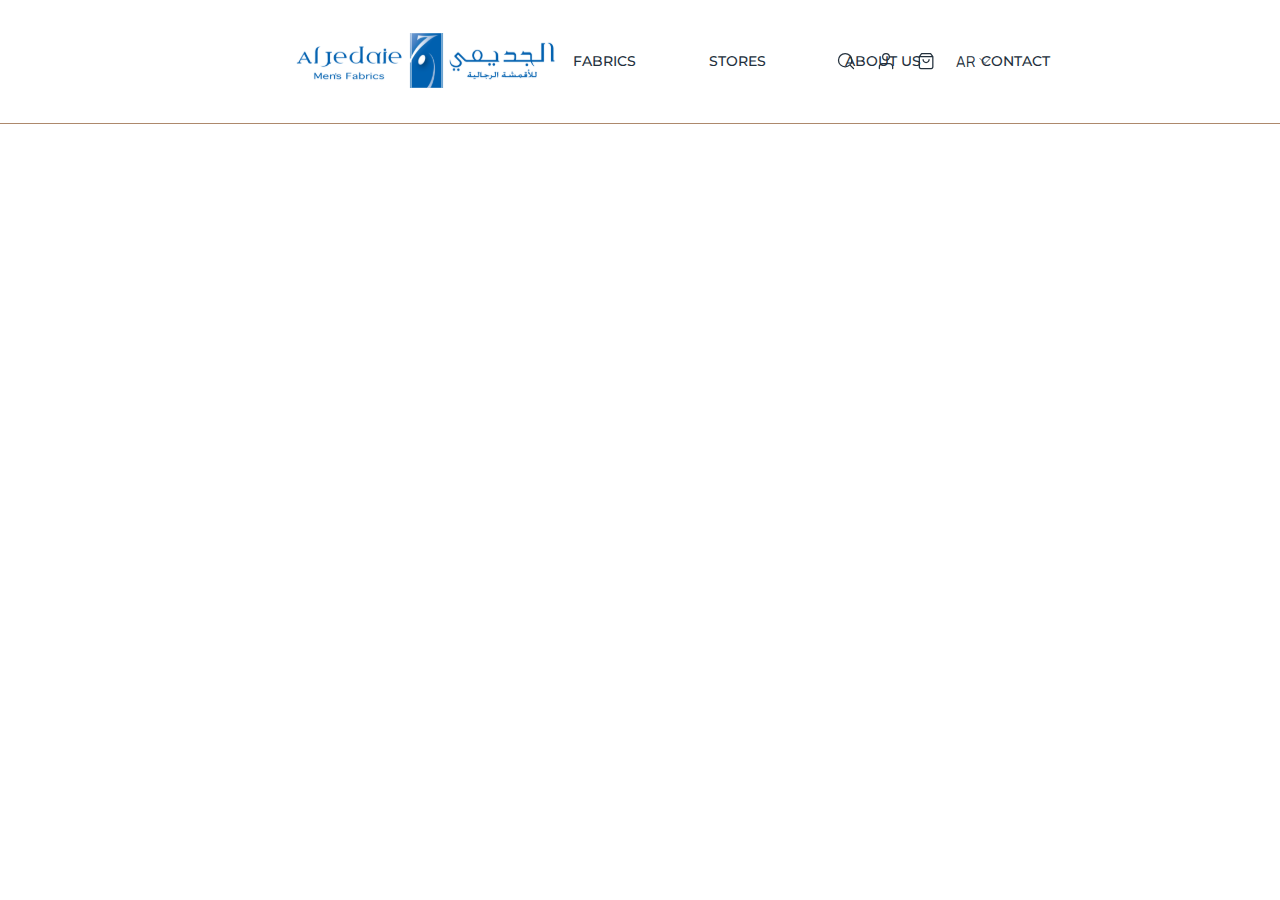
==== index.html @ 7c7cf925 "first" ====
<!DOCTYPE html>
<html lang="en">
<head>
    <meta charset="UTF-8">
    <meta http-equiv="X-UA-Compatible" content="IE=edge">
    <meta name="viewport" content="width=device-width, initial-scale=1.0">
    <title>Home Page</title>

    <!-- Font style -->
    <link rel="preconnect" href="https://fonts.googleapis.com">
    <link rel="preconnect" href="https://fonts.gstatic.com" crossorigin>
    <link href="https://fonts.googleapis.com/css2?family=EB+Garamond:wght@500&family=Manrope&family=Montserrat:wght@400;500&display=swap" rel="stylesheet">

    <!-- bootstrap icon -->

    <!-- My css -->
    <link rel="stylesheet" href="./asset/css/style.css">

</head>
<body>
   <div class="wrapper">
       <header class="header">
           <div class="container">
               <div class="header-main">
                   <div class="header-main__logo">
                        <img src="./asset/image/svg/logo.svg" alt="Logo Aljdaie">
                   </div>

                   <div class="header-main__menu">
                        <div class="menu">
                            <ul class="menu-list">
                                <li class="menu-list__item">
                                    <a href="#" class="menu-list__link">FABRICS</a>
                                </li>
                                <li class="menu-list__item">
                                    <a href="#" class="menu-list__link">STORES</a>
                                </li>
                                <li class="menu-list__item">
                                    <a href="#" class="menu-list__link">ABOUT US</a>
                                </li>
                                <li class="menu-list__item">
                                    <a href="#" class="menu-list__link">CONTACT</a>
                                </li>
                            </ul>
                        </div>
                   </div>

                   <div class="header-main__auth">
                    <div class="menu">
                        <ul class="menu-list">
                            <li class="menu-list__item">
                                <a href="#" class="menu-list__link">
                                    <svg class="icon" id="search">
                                        <use xlink:href="../asset/image/svg/icons.svg#search"></use>
                                    </svg>
                                </a>
                            </li>
                            <li class="menu-list__item">
                                <a href="#" class="menu-list__link">
                                    <svg class="icon" id="user">
                                        <use xlink:href="../asset/image/svg/icons.svg#user"></use>
                                    </svg>
                                </a>
                            </li>
                            <li class="menu-list__item">
                                <a href="#" class="menu-list__link">
                                    <svg class="icon" id="shopping-bag">
                                        <use xlink:href="../asset/image/svg/icons.svg#shopping-bag"></use>
                                    </svg>
                                </a>
                            </li>
                        </ul>

                        <div class="auth-language">
                            <p>AR</p>
                            <a href="#">
                                <svg class="icon" id="chevron-down">
                                    <use xlink:href="../asset/image/svg/icons.svg#chevron-down"></use>
                                </svg>
                            </a>
                        </div>
                    </div>
                   </div>
               </div>
           </div>
       </header>
   </div>
</body>
</html>
---- asset/css/style.css ----
.set-flex-center {
  display: flex;
  justify-items: center;
  align-items: center;
}
html {
  margin: 0;
  padding: 0;
  font-size: 62.5%;
  line-height: 120%;
  font-family: 'Montserrat', sans-serif;
  color: #23303C;
  box-sizing: border-box;
}
body {
  margin: 0;
  padding: 0;
}
.wrapper {
  max-width: 192rem;
}
.container {
  max-width: 249rem;
  padding: 0 28.5rem;
  margin: 0 auto;
}
ul,
li,
a {
  list-style: none;
  text-decoration: none;
  color: #23303C;
}
.header {
  padding: 3.3rem 0 3.2rem 0;
  border-bottom: 0.1rem solid #AD896C;
}
.header-main {
  display: flex;
  justify-items: center;
  align-items: center;
}
.header-main__logo {
  width: 25%;
}
.header-main__menu {
  width: 55%;
}
.header-main__auth {
  display: flex;
  justify-items: center;
  align-items: center;
  justify-content: flex-end;
  width: 20%;
}
.header-main__auth .menu-list {
  gap: 0 2rem;
}
.header-main__auth .menu-list__item {
  max-width: 2rem;
  min-width: 1.2rem;
}
.header-main__auth #search,
.header-main__auth #user,
.header-main__auth #shopping-bag {
  width: 20px;
  height: 20px;
  stroke: #23303C;
  fill: none;
  stroke-width: 1.5;
}
.header-main__auth .auth-language {
  display: flex;
  justify-items: center;
  align-items: center;
}
.header-main__auth .auth-language p {
  font-family: 'Manrope', sans-serif;
  font-weight: 400;
  font-size: 15px;
  color: #23303C;
  text-transform: uppercase;
}
.header-main__auth .auth-language #chevron-down {
  width: 20px;
  height: 20px;
  stroke: #23303C;
  fill: none;
  stroke-width: 1;
  margin: auto 0;
}
.menu {
  display: flex;
  justify-items: center;
  align-items: center;
  gap: 0 2rem;
}
.menu-list {
  display: flex;
  justify-items: center;
  align-items: center;
  margin: 0 0 0 11rem;
  padding: 0;
  gap: 0 60px;
}
.menu-list__item {
  max-width: 8rem;
  min-width: 7.6rem;
}
.menu-list__link {
  font-family: 'Montserrat', sans-serif;
  font-weight: 500;
  font-size: 1.4rem;
  color: #23303C;
  text-transform: uppercase;
}
.footer-main__sosial {
  padding: 5rem 0 4rem 0;
  width: 100%;
  border-bottom: 1px solid #AD896C;
  margin-bottom: 50px;
}
.footer-main__sosial .menu-list {
  gap: 0 5rem;
  margin: 0 auto;
}
.footer-main__sosial .menu-list__item {
  max-width: 24px;
  min-width: 20px;
}
.footer-main__sosial #facebook,
.footer-main__sosial #instagram,
.footer-main__sosial #linkedin,
.footer-main__sosial #twitter {
  width: 24px;
  height: 24px;
  stroke: transparent;
  fill: none;
  stroke-width: 2;
  fill: #AD896C;
}
.footer-main__infor .footer-logo {
  display: flex;
  justify-content: center;
  margin-bottom: 4rem;
}
.footer-main__infor .footer-infor {
  display: flex;
}
.footer-main__infor .footer-infor__01 {
  width: 26%;
}
.footer-main__infor .footer-infor__01 .infor-01__title h2 {
  margin: 0 0 1.5rem 0;
  padding: 0;
  font-family: 'Montserrat', sans-serif;
  font-weight: 400;
  font-size: 1.4rem;
  color: #23303C;
  text-transform: uppercase;
}
.footer-main__infor .footer-infor__01 .infor-01__content {
  margin: 0;
  padding: 0;
}
.footer-main__infor .footer-infor__01 .infor-01__content .content__list {
  margin: 0;
  padding: 0;
}
.footer-main__infor .footer-infor__01 .infor-01__content .content__list .content__item {
  margin: 0 0 1.1rem 0;
  padding: 0;
}
.footer-main__infor .footer-infor__01 .infor-01__content .content__list .content__item .content__link {
  font-family: 'Montserrat', sans-serif;
  font-weight: 400;
  font-size: 1.4rem;
  color: #23303C;
  text-transform: capitalize;
}
.footer-main__infor .footer-infor__02 {
  width: 40%;
  background-color: red;
}
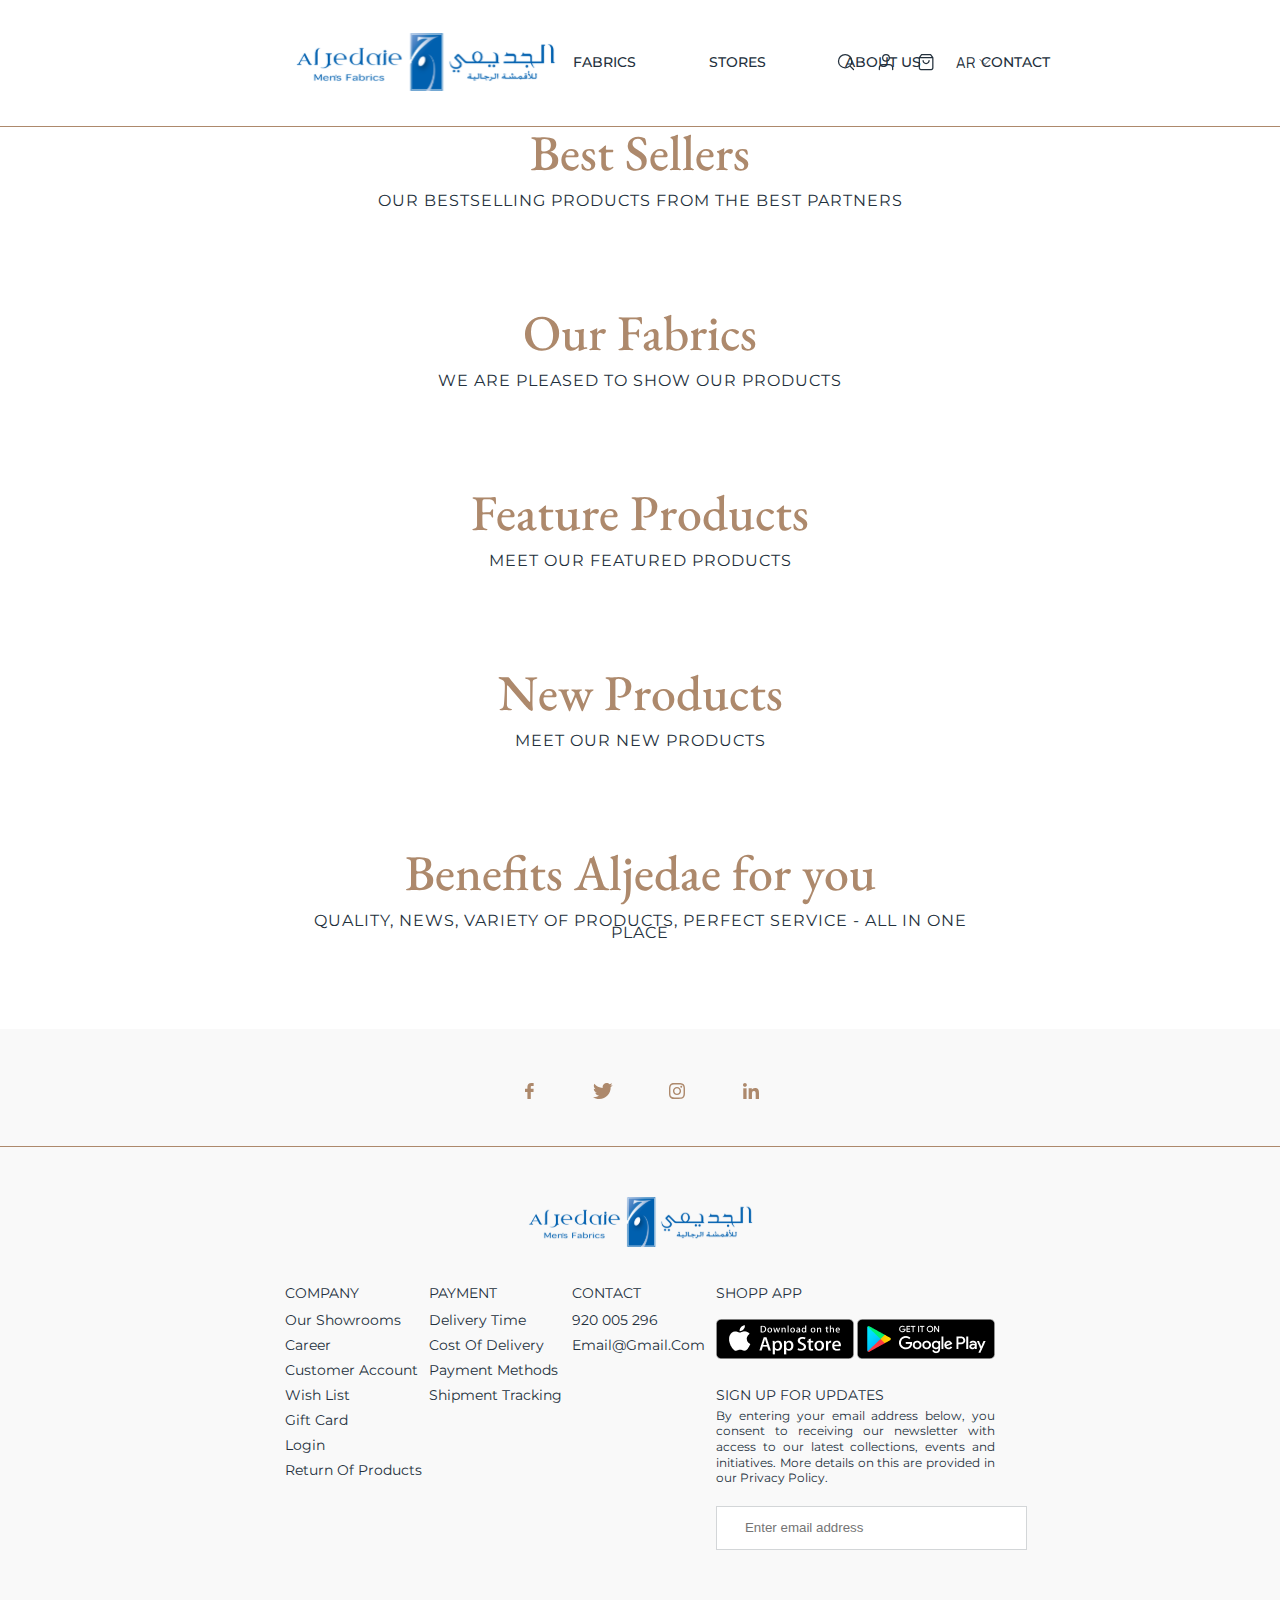
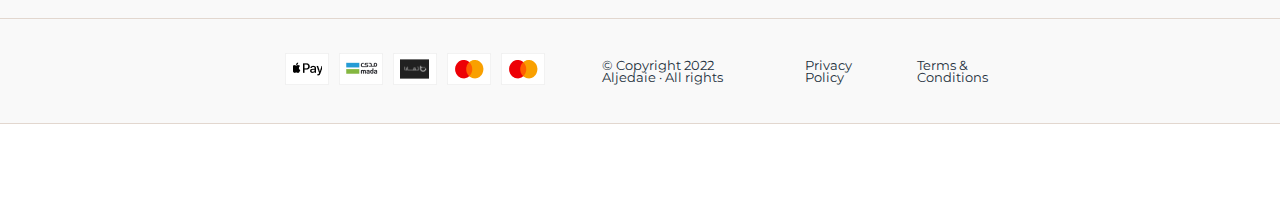
==== commit 2bc4404d: "V.0.0.5" ====
--- a/index.html
+++ b/index.html
@@ -84,6 +84,257 @@
                </div>
            </div>
        </header>
+
+       <main class="main">
+           <section class="banner"></section>
+
+           <div class="container">
+               <section class="partner"></section>
+               <section class="best">
+                   <div class="block">
+                       <div class="title">
+                           <div class="title-main">
+                               <h1>Best Sellers</h1>
+                           </div>
+                           <div class="title-second">
+                               <p>OUR BESTSELLING PRODUCTS FROM THE BEST PARTNERS</p>
+                           </div>
+                       </div>
+                   </div>
+               </section>
+               <section class="our">
+                    <div class="block">
+                        <div class="title">
+                            <div class="title-main">
+                                <h1>Our Fabrics</h1>
+                            </div>
+                            <div class="title-second">
+                                <p>WE ARE PLEASED TO SHOW OUR PRODUCTS</p>
+                            </div>
+                        </div>
+                    </div>
+               </section>
+               <section class="guide">
+                   
+               </section>
+               <section class="feature">
+                    <div class="block">
+                        <div class="title">
+                            <div class="title-main">
+                                <h1>Feature Products</h1>
+                            </div>
+                            <div class="title-second">
+                                <p>MEET OUR FEATURED PRODUCTS </p>
+                            </div>
+                        </div>
+                    </div>
+               </section>
+               <section class="about"></section>
+               <section class="new">
+                    <div class="block">
+                        <div class="title">
+                            <div class="title-main">
+                                <h1>New Products</h1>
+                            </div>
+                            <div class="title-second">
+                                <p>MEET OUR NEW PRODUCTS</p>
+                            </div>
+                        </div>
+                    </div>
+               </section>
+               <section class="benefits">
+                    <div class="block">
+                        <div class="title">
+                            <div class="title-main">
+                                <h1>Benefits Aljedae for you</h1>
+                            </div>
+                            <div class="title-second">
+                                <p>QUALITY, NEWS, VARIETY OF PRODUCTS, PERFECT SERVICE - ALL IN ONE PLACE</p>
+                            </div>
+                        </div>
+                    </div>
+               </section>
+           </div>
+
+           <section class="share"></section>
+       </main>
+
+       <footer class="footer">
+            <div class="footer-main">
+                <div class="footer-main__sosial">
+                    <div class="container">
+                        <div class="sosial-icon">
+                            <div class="menu">
+                                <ul class="menu-list">
+                                    <li class="menu-list__item">
+                                        <a href="#" class="menu-list__link">
+                                            <svg class="icon" id="facebook">
+                                                <use xlink:href="../asset/image/svg/icons.svg#facebook"></use>
+                                            </svg>
+                                        </a>
+                                    </li>
+                                    <li class="menu-list__item">
+                                        <a href="#" class="menu-list__link">
+                                            <svg class="icon" id="twitter">
+                                                <use xlink:href="../asset/image/svg/icons.svg#twitter"></use>
+                                            </svg>
+                                        </a>
+                                    </li>
+                                    <li class="menu-list__item">
+                                        <a href="#" class="menu-list__link">
+                                            <svg class="icon" id="instagram">
+                                                <use xlink:href="../asset/image/svg/icons.svg#instagram"></use>
+                                            </svg>
+                                        </a>
+                                    </li>
+                                    <li class="menu-list__item">
+                                        <a href="#" class="menu-list__link">
+                                            <svg class="icon" id="linkedin">
+                                                <use xlink:href="../asset/image/svg/icons.svg#linkedin"></use>
+                                            </svg>
+                                        </a>
+                                    </li>
+                                </ul>
+                            </div>
+                        </div>
+                    </div>
+                </div>
+                <div class="footer-main__infor">
+                    <div class="container">
+                        <div class="footer-logo">
+                            <img src="../asset/image/svg/logo-min.svg" alt="Logo Aljdaie">
+                        </div>
+                        <div class="footer-infor">
+                            <div class="footer-infor__01">
+                                <div class="infor-01__title">
+                                    <h2>COMPANY</h2>
+                                </div>
+                                <div class="infor-01__content">
+                                    <ul class="content__list">
+                                        <li class="content__item">
+                                            <a href="#" class="content__link">Our Showrooms</a>
+                                        </li>
+                                        <li class="content__item">
+                                            <a href="#" class="content__link">Career</a>
+                                        </li>
+                                        <li class="content__item">
+                                            <a href="#" class="content__link">Customer Account</a>
+                                        </li>
+                                        <li class="content__item">
+                                            <a href="#" class="content__link">Wish List</a>
+                                        </li>
+                                        <li class="content__item">
+                                            <a href="#" class="content__link">Gift Card</a>
+                                        </li>
+                                        <li class="content__item">
+                                            <a href="#" class="content__link">Login</a>
+                                        </li>
+                                        <li class="content__item">
+                                            <a href="#" class="content__link">Return of Products</a>
+                                        </li>
+                                    </ul>
+                                </div>
+                            </div>
+                            <div class="footer-infor__01">
+                                <div class="infor-01__title">
+                                    <h2>PAYMENT</h2>
+                                </div>
+                                <div class="infor-01__content">
+                                    <ul class="content__list">
+                                        <li class="content__item">
+                                            <a href="#" class="content__link">Delivery Time</a>
+                                        </li>
+                                        <li class="content__item">
+                                            <a href="#" class="content__link">Cost of Delivery</a>
+                                        </li>
+                                        <li class="content__item">
+                                            <a href="#" class="content__link">Payment Methods</a>
+                                        </li>
+                                        <li class="content__item">
+                                            <a href="#" class="content__link">Shipment Tracking</a>
+                                        </li>
+                                    </ul>
+                                </div>
+                            </div>
+
+                            <div class="footer-infor__01">
+                                <div class="infor-01__title">
+                                    <h2>CONTACT</h2>
+                                </div>
+                                <div class="infor-01__content">
+                                    <ul class="content__list">
+                                        <li class="content__item">
+                                            <a href="#" class="content__link">920 005 296</a>
+                                        </li>
+                                        <li class="content__item">
+                                            <a href="#" class="content__link">email@gmail.com</a>
+                                        </li>
+                                    </ul>
+                                </div>
+                            </div>
+
+                            <div class="footer-infor__02">
+                                
+                                <div class="infor-02__title">
+                                    <h2>Shopp App</h2>
+                                </div>
+                                <div class="infor-02__content">
+                                <img src="../asset/image/app/appstore.png" alt="App Store">
+                                <img src="../asset/image/app/googleplay.png" alt="Google Play">
+                                </div>
+                                <div class="infor-02__title">
+                                    <h2>SIGN UP FOR UPDATES</h2>
+                                </div>
+                                <div class="infor-02__content">
+                                <p>By entering your email address below, you consent to receiving our newsletter with access to our latest collections, events and initiatives. More details on this are provided in our Privacy Policy.</p>
+                                </div>
+
+                                <div class="infor-02__content">
+                                    <form action="">
+                                        <input type="text" placeholder="Enter email address">
+                                    </form>
+                                </div>
+                            </div>
+                        </div>
+                    </div>
+                </div>
+                <div class="footer-main__comment">
+                    <div class="container">
+                        <div class="main-comment">
+                            <div class="main-comment__imgae">
+                                <ul>
+                                    <li>
+                                        <a href=""><img src="../asset/image/payment/payment1.png" alt=""></a>
+                                    </li>
+        
+                                    <li>
+                                        <a href=""><img src="../asset/image/payment/payment2.png" alt=""></a>
+                                    </li>
+        
+                                    <li>
+                                        <a href=""><img src="../asset/image/payment/payment3.png" alt=""></a>
+                                    </li>
+        
+                                    <li>
+                                        <a href=""><img src="../asset/image/payment/payment4.png" alt=""></a>
+                                    </li>
+        
+                                    <li>
+                                        <a href=""><img src="../asset/image/payment/payment4.png" alt=""></a>
+                                    </li>
+                                </ul>
+                            </div>
+        
+                            <p>&copy; Copyright 2022 Aljedaie · All rights </p>
+        
+                            <p>Privacy Policy</p>
+        
+                            <p>Terms & Conditions</p>
+                        </div>
+                    </div>
+                </div>
+            </div>
+        </footer>
    </div>
 </body>
 </html>--- a/asset/css/style.css
+++ b/asset/css/style.css
@@ -23,6 +23,10 @@
   max-width: 249rem;
   padding: 0 28.5rem;
   margin: 0 auto;
+}
+.block {
+  margin: 0 0 9rem 0;
+  padding: 0;
 }
 ul,
 li,
@@ -42,6 +46,10 @@
 }
 .header-main__logo {
   width: 25%;
+  max-width: 28rem;
+}
+.header-main__logo img {
+  max-width: 28rem;
 }
 .header-main__menu {
   width: 55%;
@@ -113,6 +121,9 @@
   font-size: 1.4rem;
   color: #23303C;
   text-transform: uppercase;
+}
+.footer {
+  background-color: #F9F9F9;
 }
 .footer-main__sosial {
   padding: 5rem 0 4rem 0;
@@ -139,6 +150,9 @@
   stroke-width: 2;
   fill: #AD896C;
 }
+.footer-main__infor {
+  margin-bottom: 6.8rem;
+}
 .footer-main__infor .footer-logo {
   display: flex;
   justify-content: center;
@@ -180,5 +194,93 @@
 }
 .footer-main__infor .footer-infor__02 {
   width: 40%;
-  background-color: red;
-}
+}
+.footer-main__infor .footer-infor__02 .infor-02__title h2 {
+  margin: 0;
+  padding: 0;
+  font-family: 'Montserrat', sans-serif;
+  font-weight: 400;
+  font-size: 14px;
+  color: #23303C;
+  text-transform: uppercase;
+}
+.footer-main__infor .footer-infor__02 .infor-02__content {
+  display: flex;
+  justify-items: center;
+  align-items: center;
+  gap: 0 3px;
+}
+.footer-main__infor .footer-infor__02 .infor-02__content img {
+  margin: 2rem 0 3rem 0;
+}
+.footer-main__infor .footer-infor__02 .infor-02__content p {
+  font-family: 'Montserrat', sans-serif;
+  font-weight: 400;
+  font-size: 12px;
+  color: #23303C;
+  line-height: 130%;
+  margin: 0.7rem 0 2rem 0;
+  max-width: 430rem;
+  text-align: justify;
+}
+.footer-main__infor .footer-infor__02 .infor-02__content form {
+  width: 100%;
+}
+.footer-main__infor .footer-infor__02 .infor-02__content form input {
+  width: 100%;
+  max-width: 30rem;
+  height: 4rem;
+  outline: none;
+  border: 1px solid rgba(35, 48, 60, 0.2);
+  padding-left: 10%;
+}
+.footer-main__comment {
+  border-top: 1px solid rgba(173, 137, 108, 0.3);
+  border-bottom: 1px solid rgba(173, 137, 108, 0.3);
+  margin-bottom: 7.5rem;
+}
+.footer-main__comment .main-comment {
+  display: flex;
+  justify-items: center;
+  align-items: center;
+}
+.footer-main__comment .main-comment .main-comment__imgae ul {
+  display: flex;
+  justify-items: center;
+  align-items: center;
+  padding: 0;
+  gap: 0 10px;
+}
+.footer-main__comment .main-comment p {
+  font-family: 'Montserrat', sans-serif;
+  font-weight: 400;
+  font-size: 1.3rem;
+  color: #23303C;
+  margin: 0;
+  margin-left: 8%;
+  padding: 4rem 0;
+}
+.title {
+  text-align: center;
+  min-height: 9rem;
+  margin: 0 0 5rem 0;
+}
+.title-main {
+  margin: 0 0 1rem 0;
+}
+.title-main h1 {
+  font-family: 'EB Garamond', serif;
+  font-weight: 500;
+  font-size: 5rem;
+  color: #AD896C;
+  margin: 0;
+  padding: 2rem 0;
+}
+.title-second p {
+  font-family: 'Montserrat', sans-serif;
+  font-weight: 400;
+  font-size: 1.6rem;
+  color: #23303C;
+  letter-spacing: 1px;
+  padding: 0;
+}
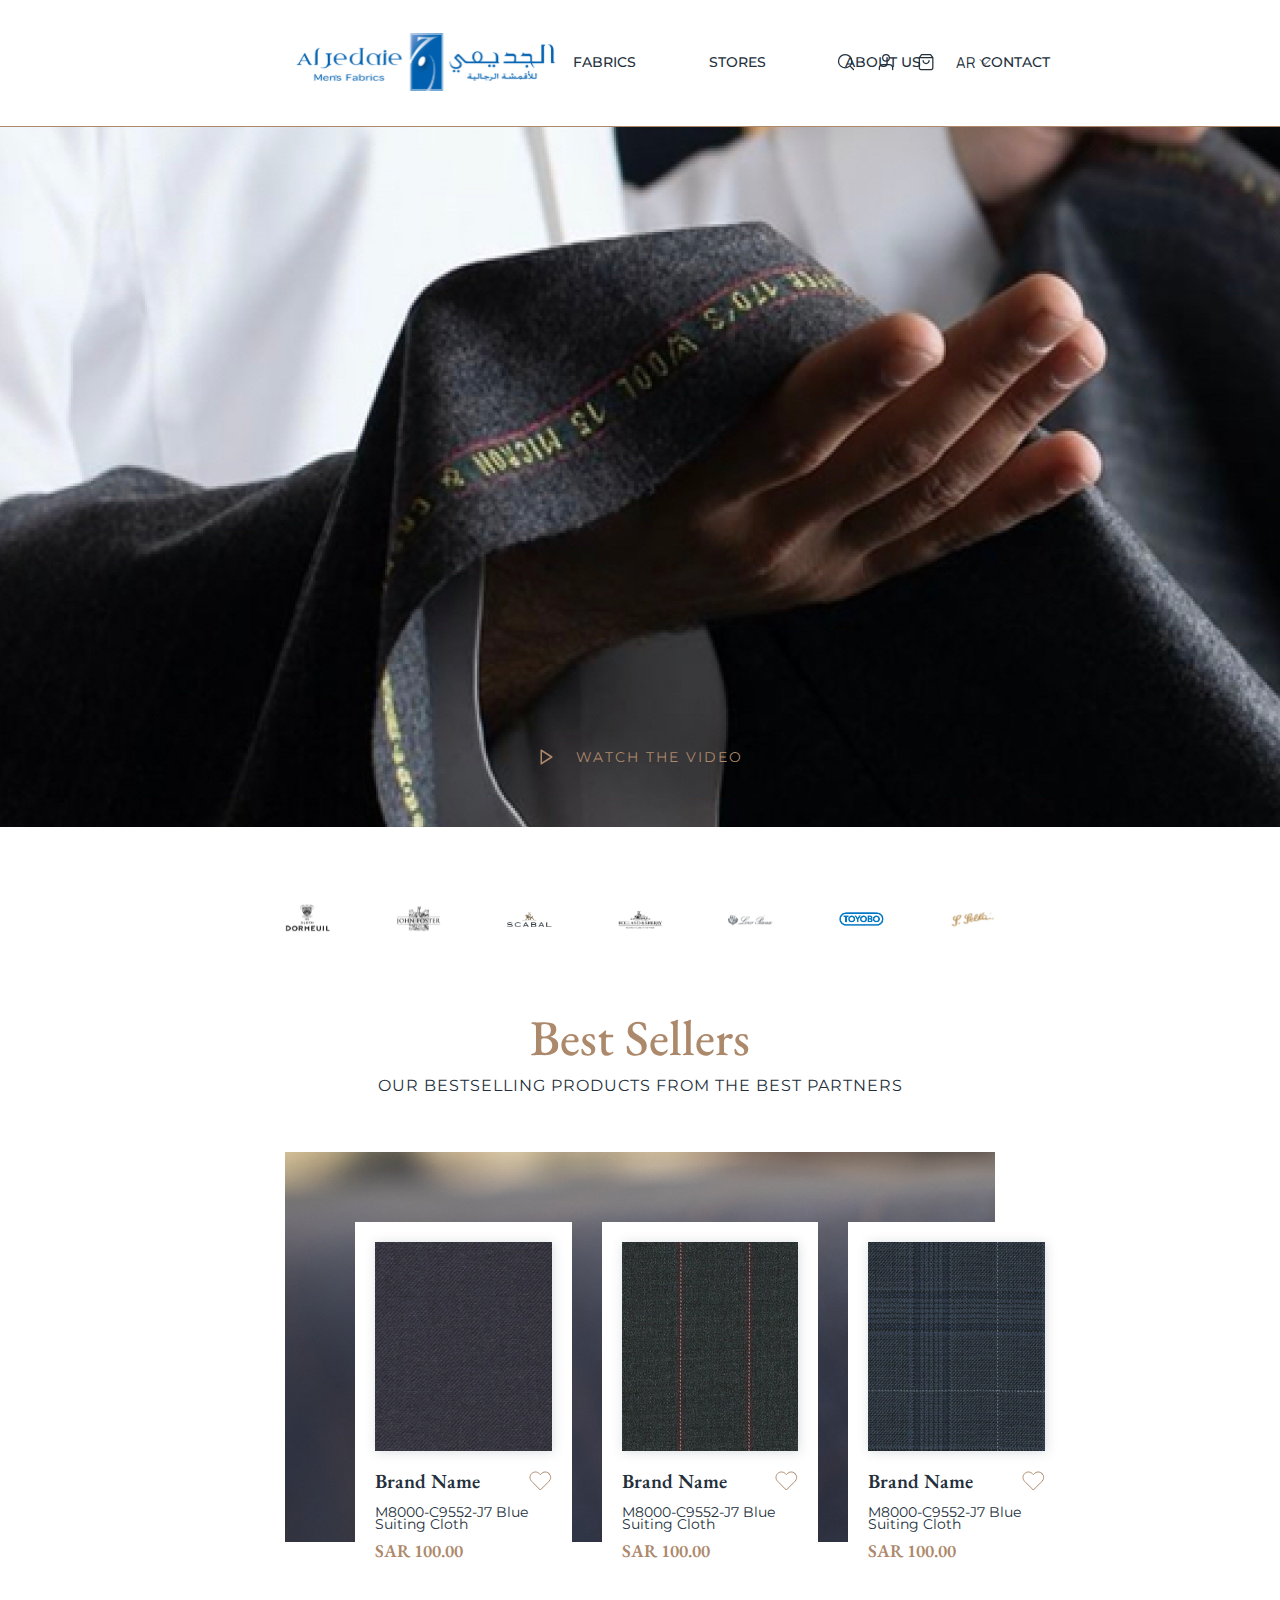
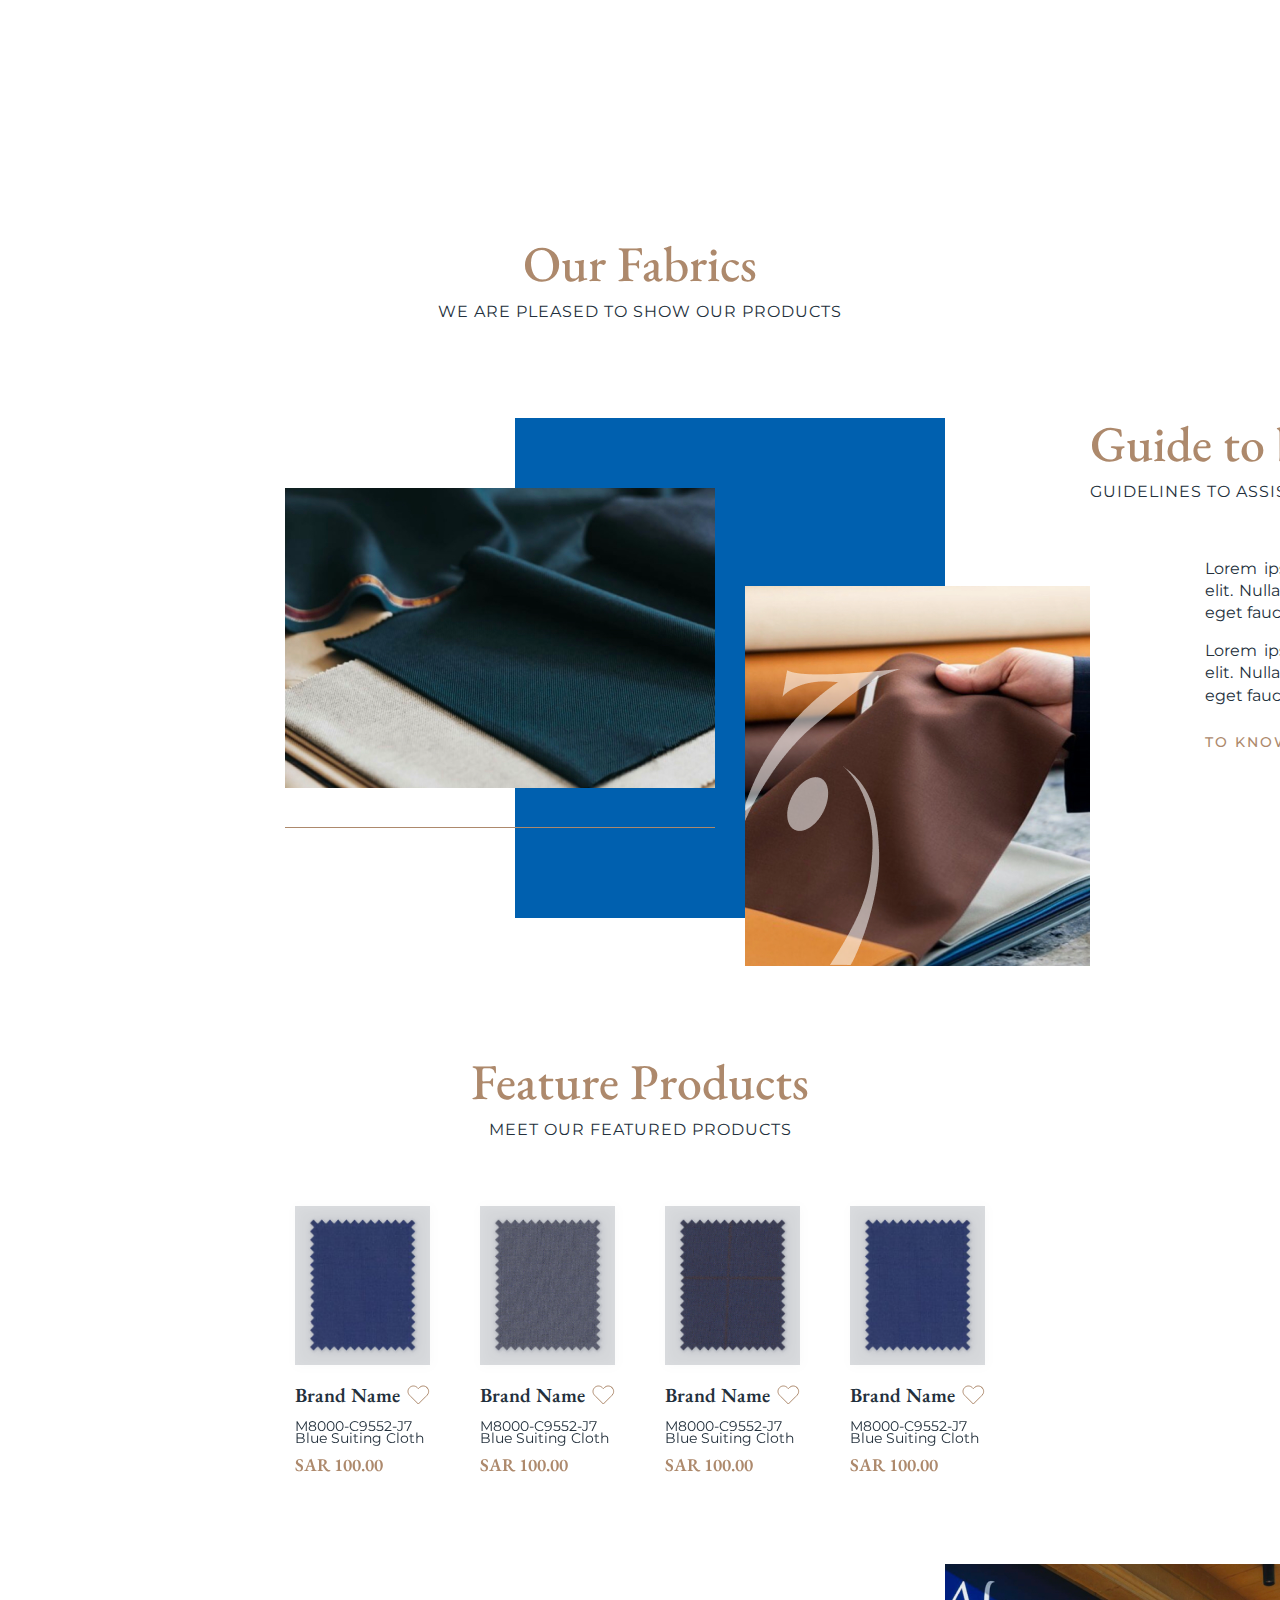
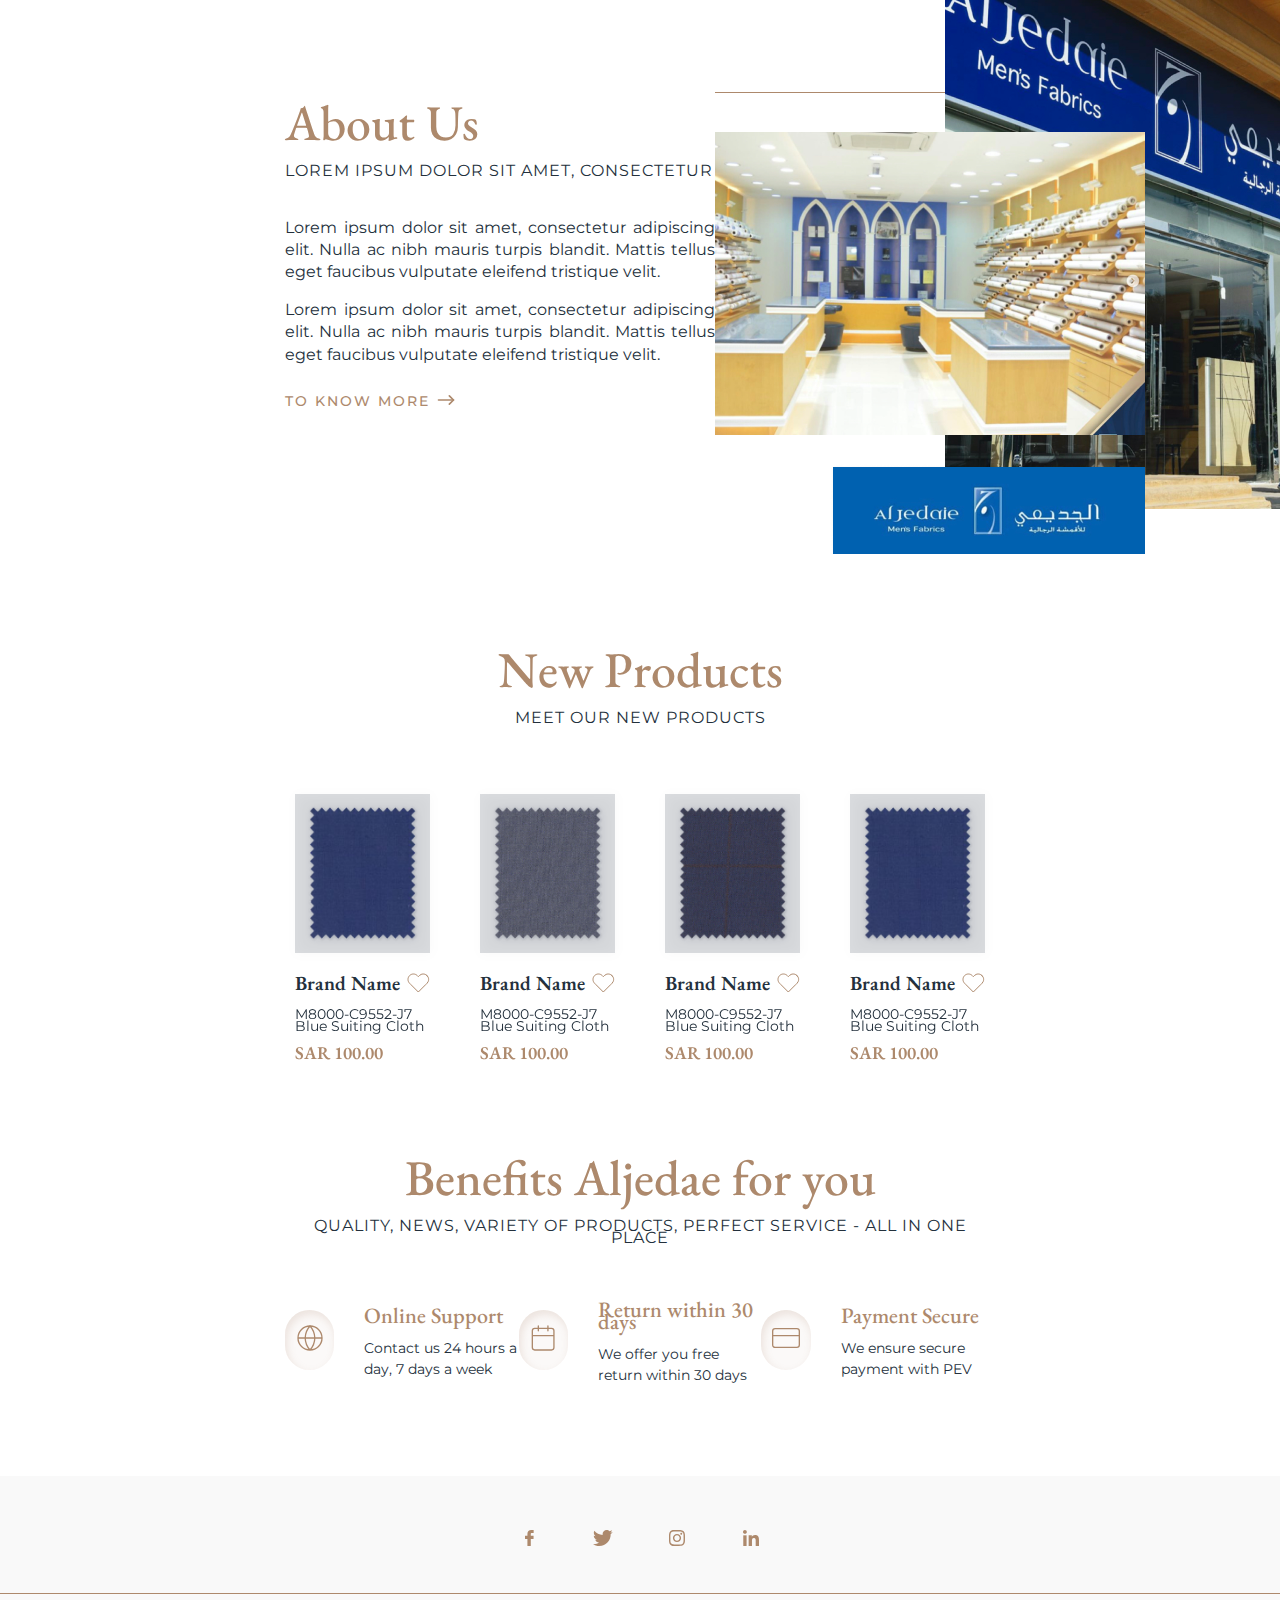
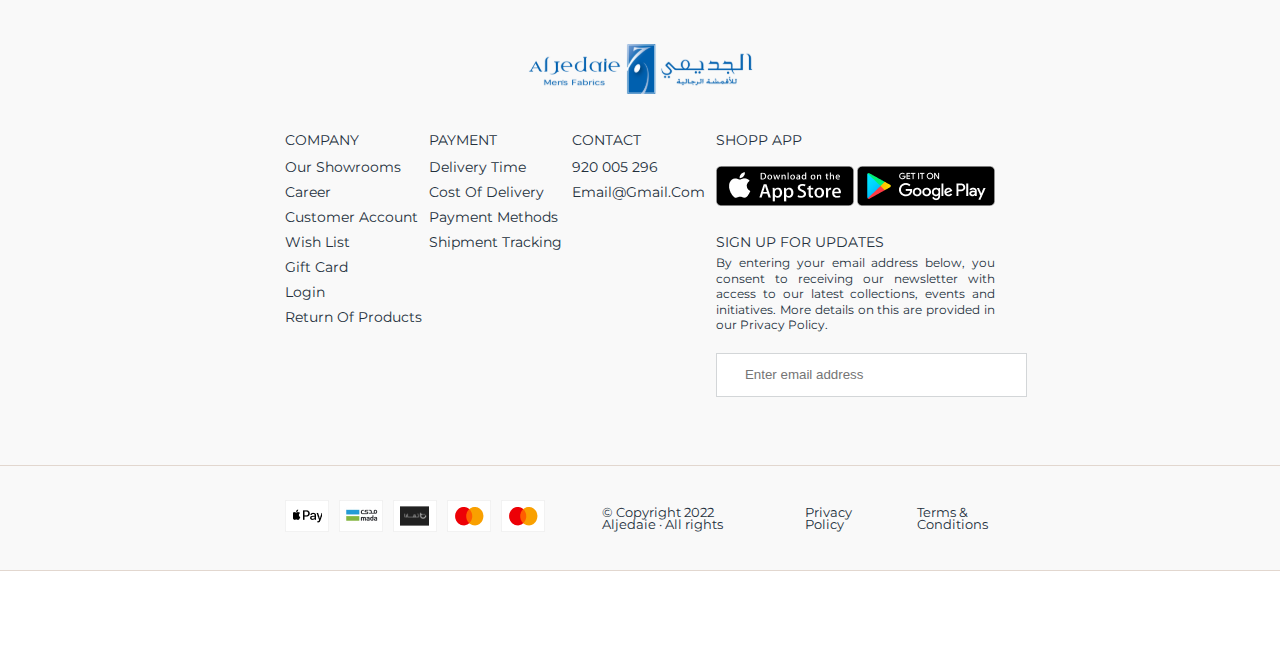
==== commit ed315a7d: "V0.27.05" ====
--- a/index.html
+++ b/index.html
@@ -12,7 +12,8 @@
     <link href="https://fonts.googleapis.com/css2?family=EB+Garamond:wght@500&family=Manrope&family=Montserrat:wght@400;500&display=swap" rel="stylesheet">
 
     <!-- bootstrap icon -->
-
+    <!-- owl carousel -->
+        <link rel="stylesheet" href="./OwlCarousel2-2.3.4/dist/assets/owl.carousel.min.css">
     <!-- My css -->
     <link rel="stylesheet" href="./asset/css/style.css">
 
@@ -86,10 +87,46 @@
        </header>
 
        <main class="main">
-           <section class="banner"></section>
+           <section class="banner">
+               <div class="banner-main">
+                   <a href="#" class="banner-main__link">
+                        <svg class="icon" id="play">
+                            <use xlink:href="../asset/image/svg/icons.svg#play"></use>
+                        </svg>
+
+                        <p>WATCH THE VIDEO</p>
+                   </a>
+               </div>
+           </section>
 
            <div class="container">
-               <section class="partner"></section>
+               <section class="partner">
+                   <div class="partner-main">
+                       <div class="partner-main__list owl-carousel">
+                            <div class="partner-list__main">
+                                <img src="./asset/image/partner/partner1.png" alt="">
+                            </div>
+                            <div class="partner-list__main">
+                                <img src="./asset/image/partner/partner2.png" alt="">
+                            </div>
+                            <div class="partner-list__main">
+                                <img src="./asset/image/partner/partner3.png" alt="">
+                            </div>
+                            <div class="partner-list__main">
+                                <img src="./asset/image/partner/partner4.png" alt="">
+                            </div>
+                            <div class="partner-list__main">
+                                <img src="./asset/image/partner/partner5.png" alt="">
+                            </div>
+                            <div class="partner-list__main">
+                                <img src="./asset/image/partner/partner6.png" alt="">
+                            </div>
+                            <div class="partner-list__main">
+                                <img src="./asset/image/partner/partner7.png" alt="">
+                            </div>
+                       </div>
+                   </div>
+               </section>
                <section class="best">
                    <div class="block">
                        <div class="title">
@@ -100,6 +137,70 @@
                                <p>OUR BESTSELLING PRODUCTS FROM THE BEST PARTNERS</p>
                            </div>
                        </div>
+
+                       <div class="best-main">
+                            <div class="best-main__list owl-carousel">
+                                <div class="product">
+                                    <div class="product-view">
+                                        <div class="product-view__image">
+                                            <img src="../asset/image/product/pro1.png" alt="">
+                                        </div>
+                                    </div>
+                                    <div class="product-infor">
+                                        <div class="product-infor__title">
+                                            <h3>Brand Name</h3>
+                                            <svg class="icon" id="heart">
+                                                <use xlink:href="../asset/image/svg/icons.svg#heart"></use>
+                                            </svg>
+                                        </div>
+                                        <div class="product-infor__content">
+                                            <p>M8000-C9552-J7 Blue Suiting Cloth </p>
+                                            <span>SAR 100.00</span>
+                                        </div>
+                                    </div>
+                                </div>
+
+                                <div class="product">
+                                    <div class="product-view">
+                                        <div class="product-view__image">
+                                            <img src="../asset/image/product/pro2.png" alt="">
+                                        </div>
+                                    </div>
+                                    <div class="product-infor">
+                                        <div class="product-infor__title">
+                                            <h3>Brand Name</h3>
+                                            <svg class="icon" id="heart">
+                                                <use xlink:href="../asset/image/svg/icons.svg#heart"></use>
+                                            </svg>
+                                        </div>
+                                        <div class="product-infor__content">
+                                            <p>M8000-C9552-J7 Blue Suiting Cloth </p>
+                                            <span>SAR 100.00</span>
+                                        </div>
+                                    </div>
+                                </div>
+
+                                <div class="product">
+                                    <div class="product-view">
+                                        <div class="product-view__image">
+                                            <img src="../asset/image/product/pro3.png" alt="">
+                                        </div>
+                                    </div>
+                                    <div class="product-infor">
+                                        <div class="product-infor__title">
+                                            <h3>Brand Name</h3>
+                                            <svg class="icon" id="heart">
+                                                <use xlink:href="../asset/image/svg/icons.svg#heart"></use>
+                                            </svg>
+                                        </div>
+                                        <div class="product-infor__content">
+                                            <p>M8000-C9552-J7 Blue Suiting Cloth </p>
+                                            <span>SAR 100.00</span>
+                                        </div>
+                                    </div>
+                                </div>
+                            </div>
+                       </div>
                    </div>
                </section>
                <section class="our">
@@ -115,8 +216,43 @@
                     </div>
                </section>
                <section class="guide">
-                   
+                   <div class="block">
+                       <div class="guide-main">
+                           <div class="guide-main__left">
+                                <div class="guide-image__1"></div>
+                                <div class="guide-image__2"></div>
+                                <div class="guide-image__3"></div>
+                           </div>
+                           <div class="guide-main__right">
+                                <div class="title">
+                                    <div class="title-main">
+                                        <h1>Guide to buying cloth</h1>
+                                    </div>
+                                    <div class="title-second">
+                                        <p>guidelines to assist you with buyING CLOTH</p>
+                                    </div>
+                                </div>
+    
+                                <div class="content">
+                                    <p>Lorem ipsum dolor sit amet, consectetur adipiscing elit. Nulla ac nibh mauris turpis blandit. Mattis tellus eget faucibus vulputate eleifend tristique velit.</p>
+                                    <p>Lorem ipsum dolor sit amet, consectetur adipiscing elit. Nulla ac nibh mauris turpis blandit. Mattis tellus eget faucibus vulputate eleifend tristique velit.</p>
+                                </div>
+
+                                <div class="link">
+                                    <a href="#">
+                                        <p>TO KNOW MORE</p>
+                                    </a>
+                                    <a href="#">
+                                        <svg class="icon" id="Arrow_Down_LG">
+                                            <use xlink:href="../asset/image/svg/icons.svg#Arrow_Down_LG"></use>
+                                        </svg>
+                                    </a>
+                                </div>
+                           </div>
+                       </div>
+                   </div>
                </section>
+
                <section class="feature">
                     <div class="block">
                         <div class="title">
@@ -127,9 +263,112 @@
                                 <p>MEET OUR FEATURED PRODUCTS </p>
                             </div>
                         </div>
+
+                        <div class="feature-main"> 
+                            <div class="list-product owl-carousel">
+                                <div class="product">
+                                    <div class="product-view">
+                                        <div class="product-view__image">
+                                            <img src="../asset/image/product/product1.png" alt="">
+                                        </div>
+                                    </div>
+                                    <div class="product-infor">
+                                        <div class="product-infor__title">
+                                            <h3>Brand Name</h3>
+                                            <svg class="icon" id="heart">
+                                                <use xlink:href="../asset/image/svg/icons.svg#heart"></use>
+                                            </svg>
+                                        </div>
+                                        <div class="product-infor__content">
+                                            <p>M8000-C9552-J7 Blue Suiting Cloth </p>
+                                            <span>SAR 100.00</span>
+                                        </div>
+                                    </div>
+                                </div>
+
+                                <div class="product">
+                                    <div class="product-view">
+                                        <div class="product-view__image">
+                                            <img src="../asset/image/product/product2.png" alt="">
+                                        </div>
+                                    </div>
+                                    <div class="product-infor">
+                                        <div class="product-infor__title">
+                                            <h3>Brand Name</h3>
+                                            <svg class="icon" id="heart">
+                                                <use xlink:href="../asset/image/svg/icons.svg#heart"></use>
+                                            </svg>
+                                        </div>
+                                        <div class="product-infor__content">
+                                            <p>M8000-C9552-J7 Blue Suiting Cloth </p>
+                                            <span>SAR 100.00</span>
+                                        </div>
+                                    </div>
+                                </div>
+
+                                <div class="product">
+                                    <div class="product-view">
+                                        <div class="product-view__image">
+                                            <img src="../asset/image/product/product3.png" alt="">
+                                        </div>
+                                    </div>
+                                    <div class="product-infor">
+                                        <div class="product-infor__title">
+                                            <h3>Brand Name</h3>
+                                            <svg class="icon" id="heart">
+                                                <use xlink:href="../asset/image/svg/icons.svg#heart"></use>
+                                            </svg>
+                                        </div>
+                                        <div class="product-infor__content">
+                                            <p>M8000-C9552-J7 Blue Suiting Cloth </p>
+                                            <span>SAR 100.00</span>
+                                        </div>
+                                    </div>
+                                </div>
+                            </div>
+                        </div>
                     </div>
                </section>
-               <section class="about"></section>
+
+               <section class="about">
+                    <div class="block">
+                        <div class="about-main">
+                            <div class="about-main__left">
+                                <div class="title">
+                                    <div class="title-main">
+                                        <h1>About Us</h1>
+                                    </div>
+                                    <div class="title-second">
+                                        <p>Lorem ipsum dolor sit amet, consectetur</p>
+                                    </div>
+                                </div>
+    
+                                <div class="content">
+                                    <p>Lorem ipsum dolor sit amet, consectetur adipiscing elit. Nulla ac nibh mauris turpis blandit. Mattis tellus eget faucibus vulputate eleifend tristique velit.</p>
+                                    <p>Lorem ipsum dolor sit amet, consectetur adipiscing elit. Nulla ac nibh mauris turpis blandit. Mattis tellus eget faucibus vulputate eleifend tristique velit.</p>
+                                </div>
+
+                                <div class="link">
+                                    <a href="#">
+                                        <p>TO KNOW MORE</p>
+                                    </a>
+                                    <a href="#">
+                                        <svg class="icon" id="Arrow_Down_LG">
+                                            <use xlink:href="../asset/image/svg/icons.svg#Arrow_Down_LG"></use>
+                                        </svg>
+                                    </a>
+                                </div>
+                            </div>
+
+                            <div class="about-main__right">
+                                <div class="about-image__1"></div>
+                                <div class="about-image__2"></div>
+                                <div class="about-image__3"></div>
+                            </div>
+                        </div>
+                    </div>
+               </section>
+
                <section class="new">
                     <div class="block">
                         <div class="title">
@@ -138,6 +377,70 @@
                             </div>
                             <div class="title-second">
                                 <p>MEET OUR NEW PRODUCTS</p>
+                            </div>
+                        </div>
+
+                        <div class="new-main">
+                            <div class="list-product owl-carousel">
+                                <div class="product">
+                                    <div class="product-view">
+                                        <div class="product-view__image">
+                                            <img src="../asset/image/product/product1.png" alt="">
+                                        </div>
+                                    </div>
+                                    <div class="product-infor">
+                                        <div class="product-infor__title">
+                                            <h3>Brand Name</h3>
+                                            <svg class="icon" id="heart">
+                                                <use xlink:href="../asset/image/svg/icons.svg#heart"></use>
+                                            </svg>
+                                        </div>
+                                        <div class="product-infor__content">
+                                            <p>M8000-C9552-J7 Blue Suiting Cloth </p>
+                                            <span>SAR 100.00</span>
+                                        </div>
+                                    </div>
+                                </div>
+
+                                <div class="product">
+                                    <div class="product-view">
+                                        <div class="product-view__image">
+                                            <img src="../asset/image/product/product2.png" alt="">
+                                        </div>
+                                    </div>
+                                    <div class="product-infor">
+                                        <div class="product-infor__title">
+                                            <h3>Brand Name</h3>
+                                            <svg class="icon" id="heart">
+                                                <use xlink:href="../asset/image/svg/icons.svg#heart"></use>
+                                            </svg>
+                                        </div>
+                                        <div class="product-infor__content">
+                                            <p>M8000-C9552-J7 Blue Suiting Cloth </p>
+                                            <span>SAR 100.00</span>
+                                        </div>
+                                    </div>
+                                </div>
+
+                                <div class="product">
+                                    <div class="product-view">
+                                        <div class="product-view__image">
+                                            <img src="../asset/image/product/product3.png" alt="">
+                                        </div>
+                                    </div>
+                                    <div class="product-infor">
+                                        <div class="product-infor__title">
+                                            <h3>Brand Name</h3>
+                                            <svg class="icon" id="heart">
+                                                <use xlink:href="../asset/image/svg/icons.svg#heart"></use>
+                                            </svg>
+                                        </div>
+                                        <div class="product-infor__content">
+                                            <p>M8000-C9552-J7 Blue Suiting Cloth </p>
+                                            <span>SAR 100.00</span>
+                                        </div>
+                                    </div>
+                                </div>
                             </div>
                         </div>
                     </div>
@@ -150,6 +453,65 @@
                             </div>
                             <div class="title-second">
                                 <p>QUALITY, NEWS, VARIETY OF PRODUCTS, PERFECT SERVICE - ALL IN ONE PLACE</p>
+                            </div>
+                        </div>
+
+                        <div class="benefits-main">
+                            <div class="benefits-main__block">
+                                <div class="benefits-main__item">
+                                    <div class="benefits-item__icon">
+                                        <svg class="icon" id="globe">
+                                            <use xlink:href="../asset/image/svg/icons.svg#globe"></use>
+                                        </svg>
+                                    </div>
+                                </div>
+
+                                <div class="benefits-main__infor">
+                                    <div class="benefits-infor__title">
+                                        <p>Online Support</p>
+                                    </div>
+                                    <div class="benefits-infor__content">
+                                        <p>Contact us 24 hours a day, 7 days a week </p>
+                                    </div>
+                                </div>
+                            </div>
+
+                            <div class="benefits-main__block">
+                                <div class="benefits-main__item">
+                                    <div class="benefits-item__icon">
+                                        <svg class="icon" id="calendar">
+                                            <use xlink:href="../asset/image/svg/icons.svg#calendar"></use>
+                                        </svg>
+                                    </div>
+                                </div>
+
+                                <div class="benefits-main__infor">
+                                    <div class="benefits-infor__title">
+                                        <p>Return within 30 days</p>
+                                    </div>
+                                    <div class="benefits-infor__content">
+                                        <p>We offer you free return within 30 days </p>
+                                    </div>
+                                </div>
+                            </div>
+
+                            <div class="benefits-main__block">
+                                <div class="benefits-main__item">
+                                    <div class="benefits-item__icon">
+                                        <svg class="icon" id="credit-card">
+                                            <use xlink:href="../asset/image/svg/icons.svg#credit-card"></use>
+                                        </svg>
+                                    </div>
+                                </div>
+
+                                <div class="benefits-main__infor">
+                                    <div class="benefits-infor__title">
+                                        <p>Payment Secure</p>
+                                    </div>
+                                    <div class="benefits-infor__content">
+                                        <p>We ensure secure payment with PEV</p>
+                                    </div>
+                                </div>
                             </div>
                         </div>
                     </div>
@@ -337,4 +699,12 @@
         </footer>
    </div>
 </body>
+
+<!-- jquery -->
+<script src="./asset/js/jquery.min.js"></script>
+<!-- owl carousel -->
+<script src="./OwlCarousel2-2.3.4/dist/owl.carousel.min.js"></script>
+
+<!-- my js -->
+<script src="./asset/js/main.js"></script>
 </html>--- a/asset/css/style.css
+++ b/asset/css/style.css
@@ -34,6 +34,64 @@
   list-style: none;
   text-decoration: none;
   color: #23303C;
+}
+.title {
+  text-align: center;
+  min-height: 9rem;
+  margin: 0 0 5rem 0;
+}
+.title-main {
+  margin: 0 0 1rem 0;
+}
+.title-main h1 {
+  font-family: 'EB Garamond', serif;
+  font-weight: 500;
+  font-size: 5rem;
+  color: #AD896C;
+  margin: 0;
+  padding: 2rem 0;
+}
+.title-second p {
+  font-family: 'Montserrat', sans-serif;
+  font-weight: 400;
+  font-size: 1.6rem;
+  color: #23303C;
+  letter-spacing: 1px;
+  padding: 0;
+  text-transform: uppercase;
+}
+.content p {
+  font-family: 'Montserrat', sans-serif;
+  font-weight: 400;
+  font-size: 1.6rem;
+  color: #23303C;
+  padding: 0;
+  margin: 0 0 1.5rem 0;
+  line-height: 140%;
+  text-align: justify;
+  width: 43rem;
+  padding-left: 11.5rem;
+}
+.link {
+  display: flex;
+  justify-items: center;
+  align-items: center;
+  gap: 0 0.6rem;
+}
+.link #Arrow_Down_LG {
+  width: 20px;
+  height: 20px;
+  stroke: #AD896C;
+  fill: none;
+  stroke-width: 2;
+}
+.link p {
+  font-family: 'Montserrat', sans-serif;
+  font-weight: 500;
+  font-size: 1.4rem;
+  color: #AD896C;
+  letter-spacing: 0.2rem;
+  text-transform: uppercase;
 }
 .header {
   padding: 3.3rem 0 3.2rem 0;
@@ -260,27 +318,295 @@
   margin-left: 8%;
   padding: 4rem 0;
 }
-.title {
-  text-align: center;
-  min-height: 9rem;
-  margin: 0 0 5rem 0;
-}
-.title-main {
-  margin: 0 0 1rem 0;
-}
-.title-main h1 {
+.guide .guide-main {
+  display: flex;
+}
+.guide .guide-main__left {
+  position: relative;
+  min-width: 80.5rem;
+  min-height: 54.8rem;
+}
+.guide .guide-main__left .guide-image__1 {
+  position: absolute;
+  background-image: url(../image/guide/guide1.png);
+  width: 100%;
+  height: 100%;
+  max-width: 43rem;
+  max-height: 50rem;
+  left: 23rem;
+  top: 0;
+}
+.guide .guide-main__left .guide-image__2 {
+  position: absolute;
+  background-image: url(../image/guide/guide2.png);
+  width: 100%;
+  height: 100%;
+  max-width: 43rem;
+  max-height: 30rem;
+  left: 0;
+  top: 7rem;
+}
+.guide .guide-main__left .guide-image__2::before {
+  position: absolute;
+  content: "";
+  width: 100%;
+  border-bottom: 1px solid #AD896C;
+  left: 0;
+  bottom: -4rem;
+}
+.guide .guide-main__left .guide-image__3 {
+  position: absolute;
+  background-image: url(../image/guide/guide3.png);
+  width: 100%;
+  height: 100%;
+  max-width: 34.5rem;
+  max-height: 38rem;
+  left: 46rem;
+  top: 16.8rem;
+}
+.guide .guide-main__left .guide-image__3::before {
+  content: "";
+  position: absolute;
+  background-image: url(../image/guide/guide4.png);
+  width: 100%;
+  height: 100%;
+  max-width: 15.5rem;
+  max-height: 29.6rem;
+  left: 0;
+  top: 8.3rem;
+}
+.guide .guide-main__right .title {
+  text-align: start;
+}
+.guide .guide-main__right .link {
+  margin: 0 0 0 11.5rem;
+}
+.about-main {
+  display: flex;
+  justify-items: center;
+  align-items: center;
+  justify-content: space-between;
+}
+.about-main__left .title {
+  text-align: start;
+  margin-bottom: 3rem;
+}
+.about-main__left .content p {
+  padding: 0;
+}
+.about-main__right {
+  position: relative;
+  min-width: 77.5rem;
+  min-height: 59rem;
+}
+.about-main__right .about-image__1 {
+  position: absolute;
+  background-image: url(../image/about/about1.png);
+  width: 100%;
+  height: 100%;
+  max-width: 54.5rem;
+  max-height: 54.5rem;
+  left: 23rem;
+  top: 0;
+}
+.about-main__right .about-image__2 {
+  position: absolute;
+  background-image: url(../image/about/about2.png);
+  width: 100%;
+  height: 100%;
+  max-width: 43rem;
+  max-height: 30.3rem;
+  left: 0;
+  top: 16.8rem;
+}
+.about-main__right .about-image__2::before {
+  position: absolute;
+  content: "";
+  width: 100%;
+  height: 0;
+  border-top: 1px solid #AD896C;
+  z-index: -1;
+  top: -4rem;
+  left: 0;
+}
+.about-main__right .about-image__3 {
+  position: absolute;
+  background-image: url(../image/about/about3.png);
+  width: 100%;
+  height: 100%;
+  max-width: 31.5rem;
+  max-height: 9rem;
+  left: 11.5rem;
+  top: 50rem;
+}
+.benefits-main {
+  display: flex;
+  justify-items: center;
+  align-items: center;
+  justify-content: space-around;
+}
+.benefits-main__block {
+  display: flex;
+  justify-items: center;
+  align-items: center;
+}
+.benefits-main__block .benefits-main__item {
+  display: flex;
+  justify-items: center;
+  align-items: center;
+  width: 6rem;
+  height: 6rem;
+  border-radius: 100rem;
+  background: rgba(173, 137, 108, 0.05);
+  box-shadow: inset 2px 4px 9px rgba(173, 137, 108, 0.2);
+  margin-right: 3rem;
+}
+.benefits-main__block .benefits-main__item .benefits-item__icon {
+  margin: 0 auto;
+}
+.benefits-main__block .benefits-main__item .benefits-item__icon #globe,
+.benefits-main__block .benefits-main__item .benefits-item__icon #calendar,
+.benefits-main__block .benefits-main__item .benefits-item__icon #credit-card {
+  width: 3.2rem;
+  height: 3.2rem;
+  stroke: #AD896C;
+  fill: none;
+  stroke-width: 1;
+}
+.benefits-main__block .benefits-main__infor .benefits-infor__title p {
   font-family: 'EB Garamond', serif;
   font-weight: 500;
-  font-size: 5rem;
+  font-size: 22px;
   color: #AD896C;
-  margin: 0;
-  padding: 2rem 0;
-}
-.title-second p {
-  font-family: 'Montserrat', sans-serif;
-  font-weight: 400;
-  font-size: 1.6rem;
-  color: #23303C;
-  letter-spacing: 1px;
-  padding: 0;
-}
+  padding: 1rem 0;
+  margin: 0 0 0.6rem 0;
+}
+.benefits-main__block .benefits-main__infor .benefits-infor__content p {
+  font-family: 'Montserrat', sans-serif;
+  font-weight: 400;
+  font-size: 14px;
+  color: #23303C;
+  line-height: 150%;
+  max-width: 18.7rem;
+  margin: 0;
+}
+.banner-main {
+  position: relative;
+  background-image: url(../image/banner/banner.png);
+  background-size: cover;
+  width: 100%;
+  min-height: 700px;
+}
+.banner-main__link {
+  position: absolute;
+  display: flex;
+  justify-items: center;
+  align-items: center;
+  gap: 0 20px;
+  top: 90%;
+  left: 50%;
+  transform: translate(-50%, -50%);
+}
+.banner-main__link #play {
+  width: 1.8rem;
+  height: 1.8rem;
+  stroke: #AD896C;
+  fill: none;
+  stroke-width: 2;
+}
+.banner-main__link p {
+  font-family: 'Montserrat', sans-serif;
+  font-weight: 400;
+  font-size: 1.4rem;
+  color: #AD896C;
+  letter-spacing: 2px;
+  margin: 0;
+  padding: 0;
+}
+.partner-main__list {
+  margin: 7rem 0;
+}
+.partner .owl-carousel .owl-stage {
+  display: flex;
+  justify-items: center;
+  align-items: center;
+}
+.product {
+  background-color: #ffffff;
+}
+.product-view {
+  width: 100%;
+  background-color: rgba(4, 17, 39, 0.15);
+  filter: drop-shadow(1px 1px 6px rgba(4, 17, 39, 0.15));
+}
+.product-view__image {
+  width: 100%;
+  text-align: center;
+}
+.product-infor__title {
+  display: flex;
+  justify-items: center;
+  align-items: center;
+  justify-content: space-between;
+  margin: 1.3rem 0 0.8rem 0;
+  padding: 0.5rem 0;
+}
+.product-infor__title h3 {
+  font-family: 'EB Garamond', serif;
+  font-weight: 600;
+  font-size: 2rem;
+  color: #23303C;
+  text-transform: capitalize;
+  margin: 0;
+  padding: 0;
+}
+.product-infor__title #heart {
+  width: 24px;
+  height: 24px;
+  stroke: #AD896C;
+  fill: none;
+  stroke-width: 1;
+}
+.product-infor__content p {
+  font-family: 'Montserrat', sans-serif;
+  font-weight: 400;
+  font-size: 1.4rem;
+  color: #23303C;
+  margin: 0 0 1.5rem 0;
+  padding: 0;
+}
+.product-infor__content span {
+  font-family: 'EB Garamond', serif;
+  font-weight: 600;
+  font-size: 18px;
+  color: #AD896C;
+  text-transform: uppercase;
+  padding: 0.5rem 0;
+}
+.feature-main,
+.new-main {
+  width: 100%;
+}
+.feature-main .list-product .product,
+.new-main .list-product .product {
+  padding: 1rem 1rem 0 1rem;
+  max-width: 29.5rem;
+}
+.best-main {
+  position: relative;
+  background-image: url(../image/banner/Rectangle.png);
+  width: 100%;
+  min-height: 39rem;
+  background-size: cover;
+  margin-bottom: 29.6rem;
+}
+.best-main__list {
+  position: absolute;
+  top: 7rem;
+  left: 7rem;
+  max-width: 93rem;
+}
+.best-main__list .product {
+  padding: 2rem;
+  max-width: 25rem;
+}
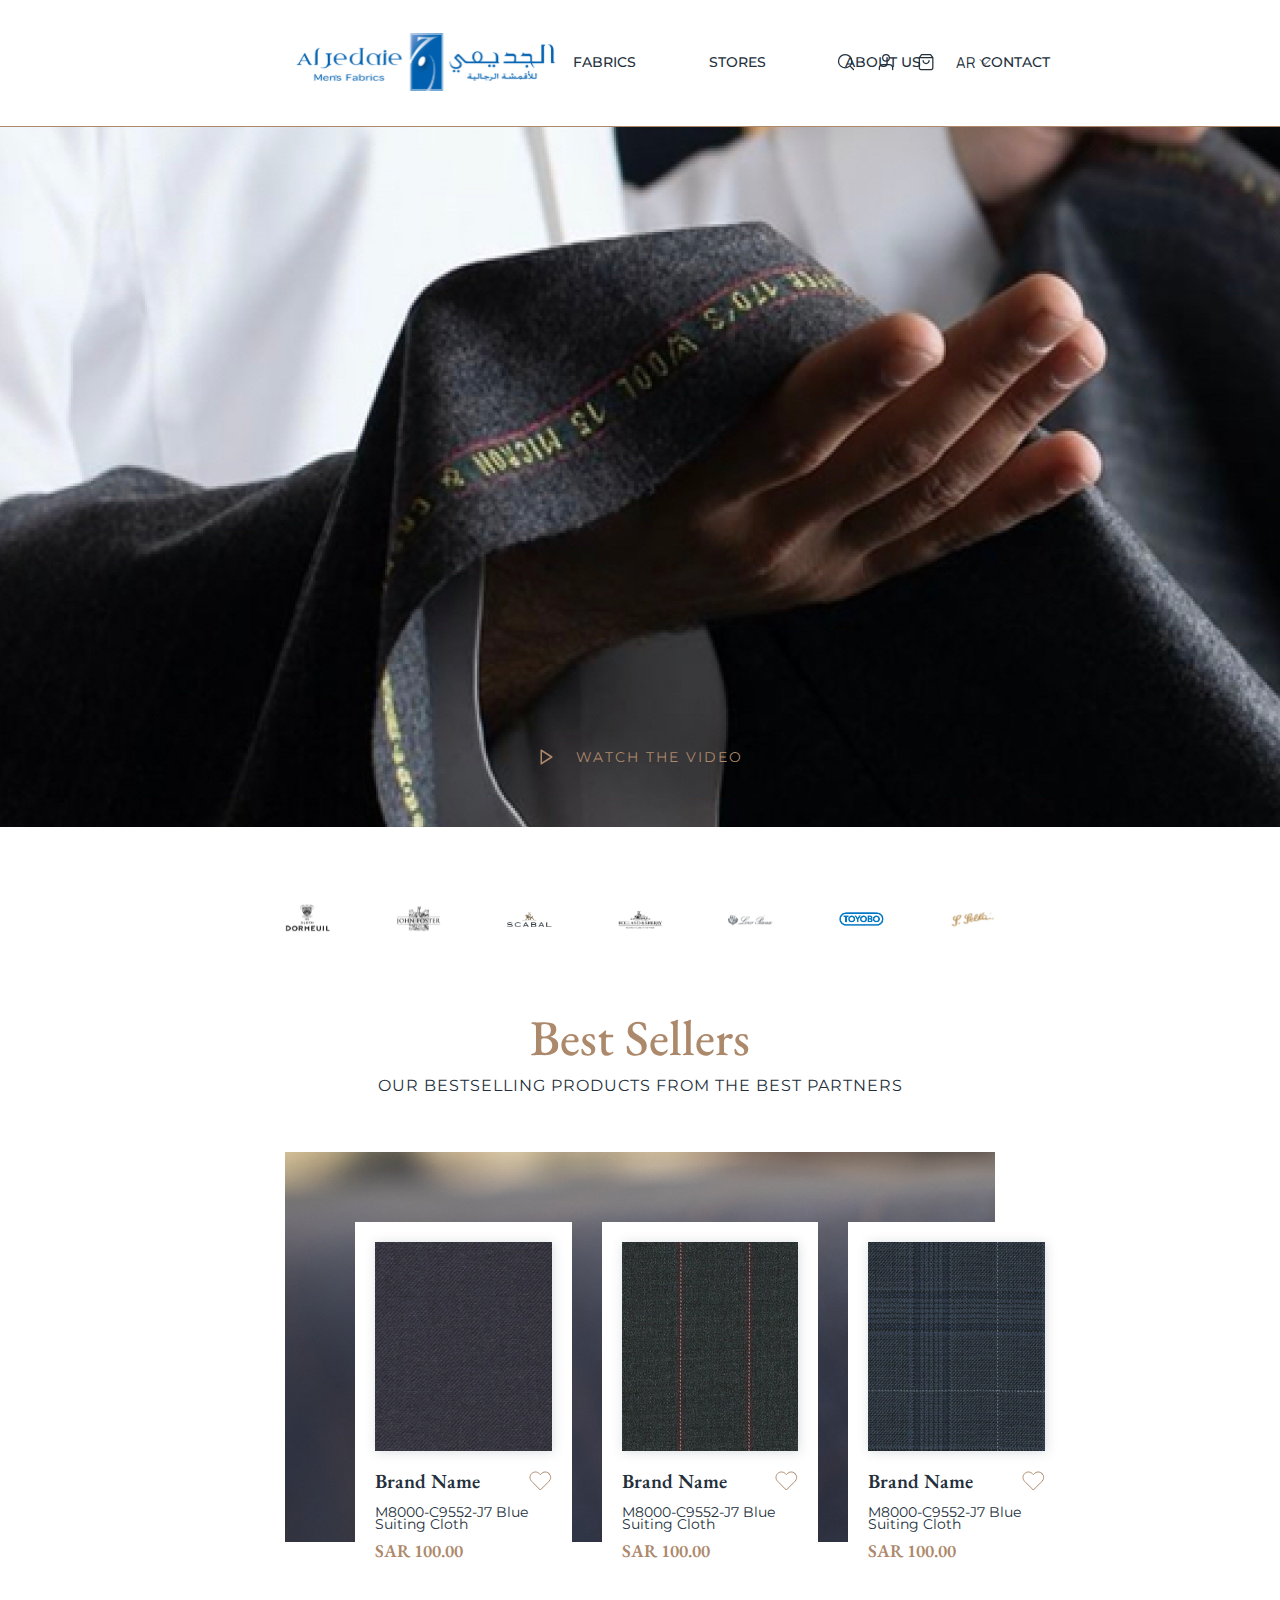
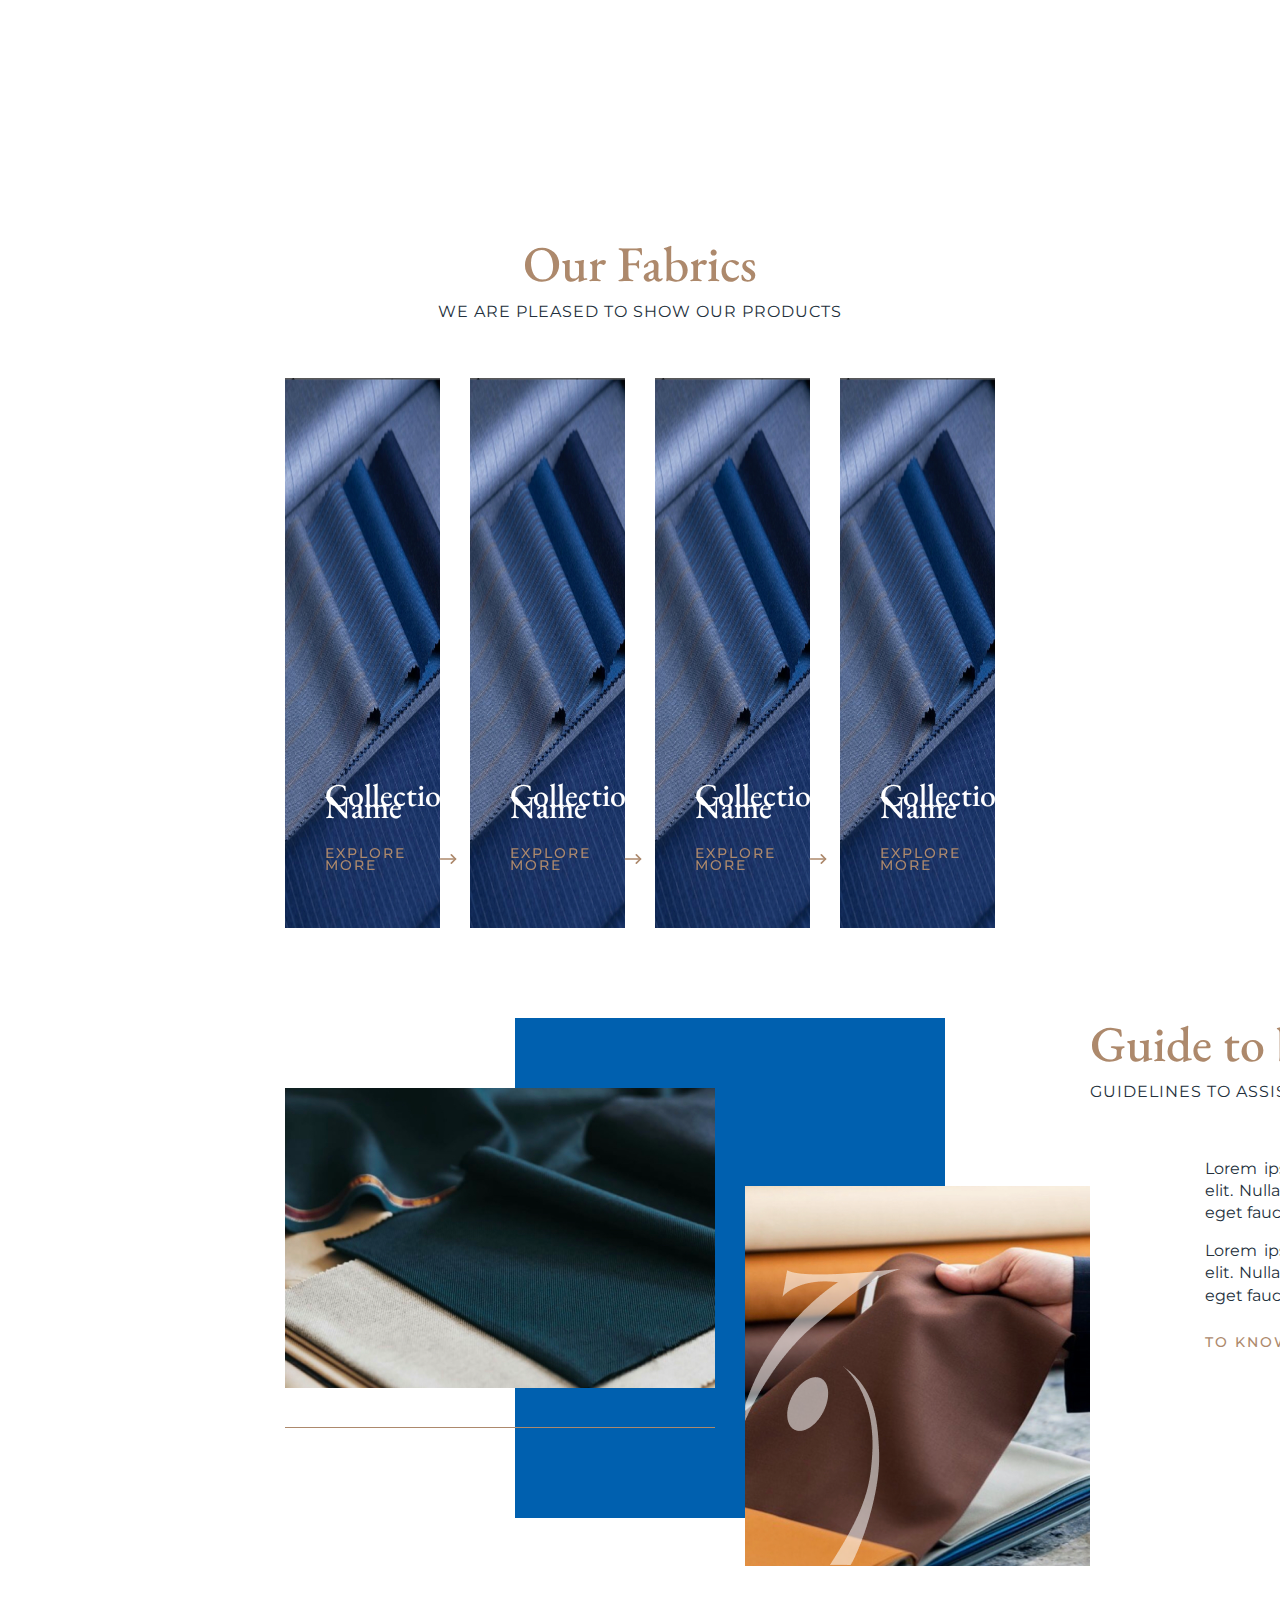
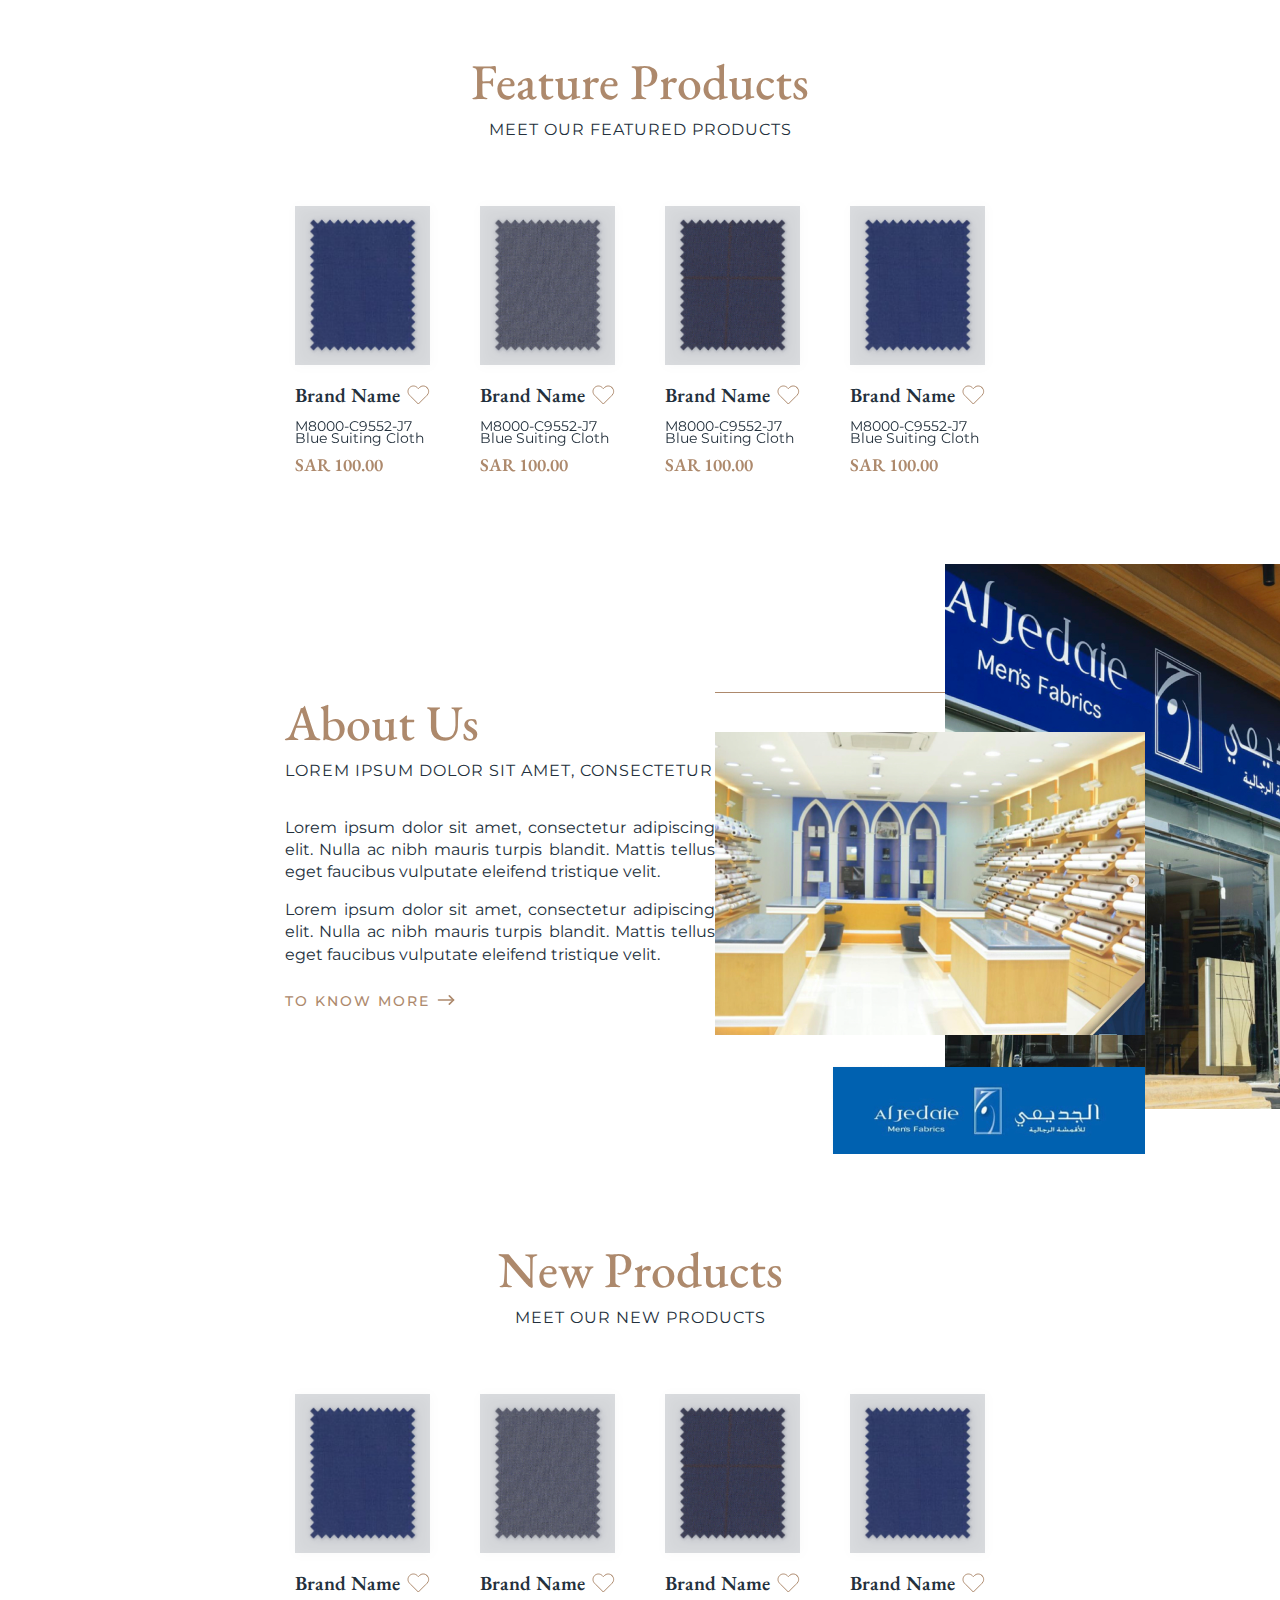
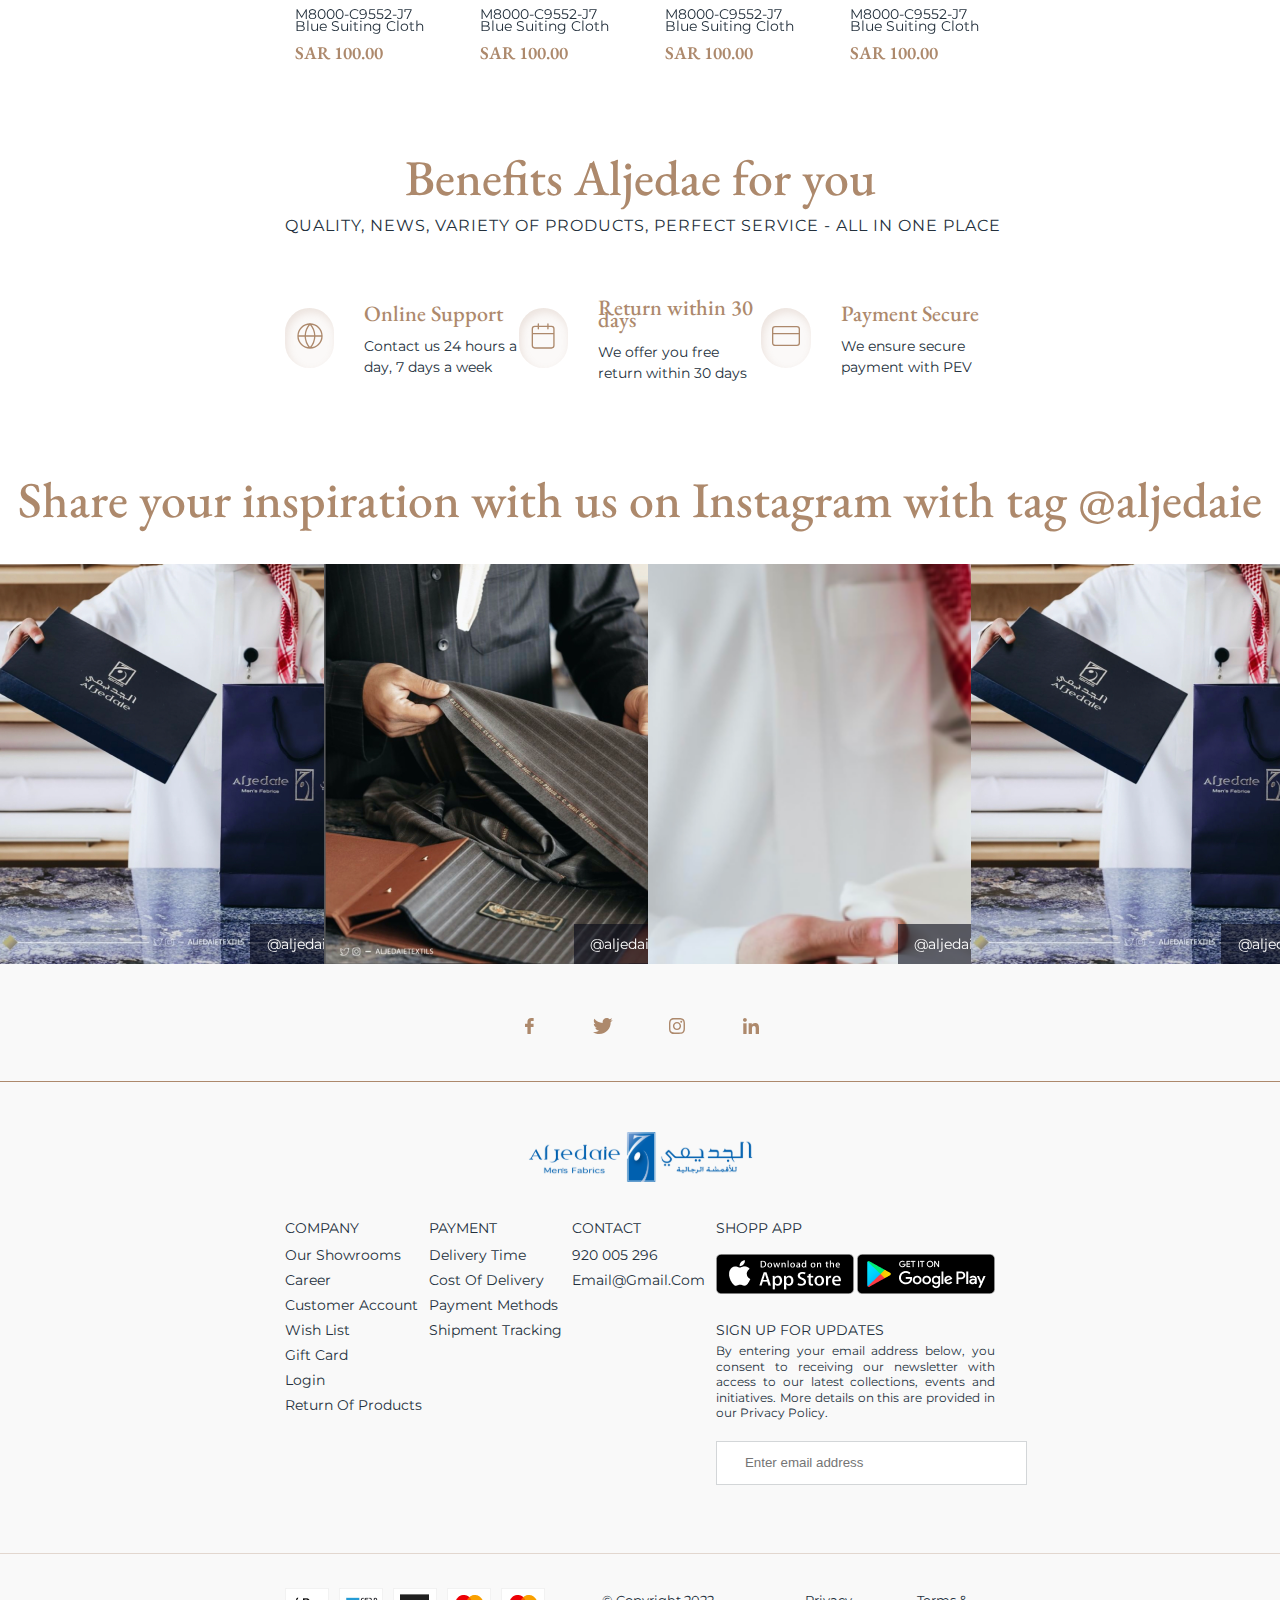
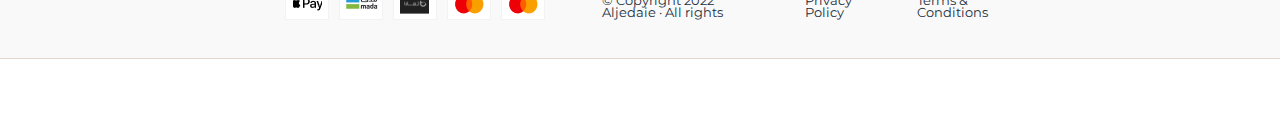
==== commit 4838aad9: "no reponsive" ====
--- a/index.html
+++ b/index.html
@@ -213,6 +213,90 @@
                                 <p>WE ARE PLEASED TO SHOW OUR PRODUCTS</p>
                             </div>
                         </div>
+
+                        <div class="our-main">
+                            <div class="our-list owl-carousel">
+                                <div class="our-list__item">
+                                    <div class="our-item__image">
+                                        <img src="../asset/image/our/our1.png" alt="">
+                                    </div>
+
+                                    <div class="our-item__infor">
+                                        <h3>Collection Name</h3>
+                                        <div class="link">
+                                            <a href="#">
+                                                <p>explore more</p>
+                                            </a>
+                                            <a href="#">
+                                                <svg class="icon" id="Arrow_Down_LG">
+                                                    <use xlink:href="../asset/image/svg/icons.svg#Arrow_Down_LG"></use>
+                                                </svg>
+                                            </a>
+                                        </div>
+                                    </div>
+                                </div>
+
+                                <div class="our-list__item">
+                                    <div class="our-item__image">
+                                        <img src="../asset/image/our/our1.png" alt="">
+                                    </div>
+
+                                    <div class="our-item__infor">
+                                        <h3>Collection Name</h3>
+                                        <div class="link">
+                                            <a href="#">
+                                                <p>explore more</p>
+                                            </a>
+                                            <a href="#">
+                                                <svg class="icon" id="Arrow_Down_LG">
+                                                    <use xlink:href="../asset/image/svg/icons.svg#Arrow_Down_LG"></use>
+                                                </svg>
+                                            </a>
+                                        </div>
+                                    </div>
+                                </div>
+
+                                <div class="our-list__item">
+                                    <div class="our-item__image">
+                                        <img src="../asset/image/our/our1.png" alt="">
+                                    </div>
+
+                                    <div class="our-item__infor">
+                                        <h3>Collection Name</h3>
+                                        <div class="link">
+                                            <a href="#">
+                                                <p>explore more</p>
+                                            </a>
+                                            <a href="#">
+                                                <svg class="icon" id="Arrow_Down_LG">
+                                                    <use xlink:href="../asset/image/svg/icons.svg#Arrow_Down_LG"></use>
+                                                </svg>
+                                            </a>
+                                        </div>
+                                    </div>
+                                </div>
+
+                                <div class="our-list__item">
+                                    <div class="our-item__image">
+                                        <img src="../asset/image/our/our1.png" alt="">
+                                    </div>
+
+                                    <div class="our-item__infor">
+                                        <h3>Collection Name</h3>
+                                        <div class="link">
+                                            <a href="#">
+                                                <p>explore more</p>
+                                            </a>
+                                            <a href="#">
+                                                <svg class="icon" id="Arrow_Down_LG">
+                                                    <use xlink:href="../asset/image/svg/icons.svg#Arrow_Down_LG"></use>
+                                                </svg>
+                                            </a>
+                                        </div>
+                                    </div>
+                                </div>
+                            </div>
+                        </div>
                     </div>
                </section>
                <section class="guide">
@@ -518,7 +602,47 @@
                </section>
            </div>
 
-           <section class="share"></section>
+           <section class="share">
+            <div class="block">
+                <div class="title">
+                    <div class="title-main">
+                        <h1>Share your inspiration with us on Instagram with tag @aljedaie</h1>
+                    </div>
+                </div>
+
+                <div class="share-list owl-carousel">
+                    <div class="share-list__item">
+                        <div class="share-item__image">
+                            <img src="../asset/image/share/share1.png" alt="">
+                            
+                            <div class="share-item__infor">
+                                <h3>@aljedaietextiles</h3>
+                            </div>
+                        </div>
+                    </div>
+
+                    <div class="share-list__item">
+                        <div class="share-item__image">
+                            <img src="../asset/image/share/share2.png" alt="">
+                            
+                            <div class="share-item__infor">
+                                <h3>@aljedaietextiles</h3>
+                            </div>
+                        </div>
+                    </div>
+
+                    <div class="share-list__item">
+                        <div class="share-item__image ">
+                            <img src="../asset/image/share/share3.png" alt="">
+                            
+                            <div class="share-item__infor">
+                                <h3>@aljedaietextiles</h3>
+                            </div>
+                        </div>
+                    </div>
+                </div>
+            </div>
+           </section>
        </main>
 
        <footer class="footer">
--- a/asset/css/style.css
+++ b/asset/css/style.css
@@ -50,6 +50,7 @@
   color: #AD896C;
   margin: 0;
   padding: 2rem 0;
+  white-space: nowrap;
 }
 .title-second p {
   font-family: 'Montserrat', sans-serif;
@@ -59,6 +60,7 @@
   letter-spacing: 1px;
   padding: 0;
   text-transform: uppercase;
+  white-space: nowrap;
 }
 .content p {
   font-family: 'Montserrat', sans-serif;
@@ -323,6 +325,7 @@
 }
 .guide .guide-main__left {
   position: relative;
+  width: 50%;
   min-width: 80.5rem;
   min-height: 54.8rem;
 }
@@ -374,6 +377,9 @@
   max-height: 29.6rem;
   left: 0;
   top: 8.3rem;
+}
+.guide .guide-main__right {
+  width: 50%;
 }
 .guide .guide-main__right .title {
   text-align: start;
@@ -610,3 +616,64 @@
   padding: 2rem;
   max-width: 25rem;
 }
+.our-main {
+  margin-bottom: 5rem;
+}
+.our-main .our-list__item {
+  position: relative;
+}
+.our-main .our-list__item img {
+  height: 550px;
+}
+.our-main .our-list__item .our-item__infor {
+  position: absolute;
+  bottom: 0;
+  left: 0;
+  padding: 4rem;
+}
+.our-main .our-list__item .our-item__infor h3 {
+  font-family: 'EB Garamond', serif;
+  font-weight: 500;
+  font-size: 3.2rem;
+  color: white;
+  padding: 1rem 0;
+  margin-bottom: 1rem;
+  word-wrap: none;
+}
+.our-main .our-list__item .our-item__infor .link {
+  display: flex;
+  justify-items: center;
+  align-items: center;
+}
+.our-main .our-list__item .our-item__infor .link p {
+  padding-bottom: 3px;
+}
+.share .block {
+  margin-bottom: 0;
+}
+.share .block .title {
+  margin-bottom: 0;
+}
+.share-list__item .share-item__image {
+  position: relative;
+  height: 40rem;
+  width: 40rem;
+}
+.share-list__item .share-item__image img {
+  width: 100%;
+}
+.share-list__item .share-item__image .share-item__infor {
+  width: 15rem;
+  height: 4rem;
+  position: absolute;
+  bottom: 0;
+  right: 0;
+  background-color: rgba(5, 6, 22, 0.6);
+  text-align: center;
+}
+.share-list__item .share-item__image .share-item__infor h3 {
+  font-family: 'Montserrat', sans-serif;
+  font-weight: 400;
+  font-size: 1.4rem;
+  color: white;
+}
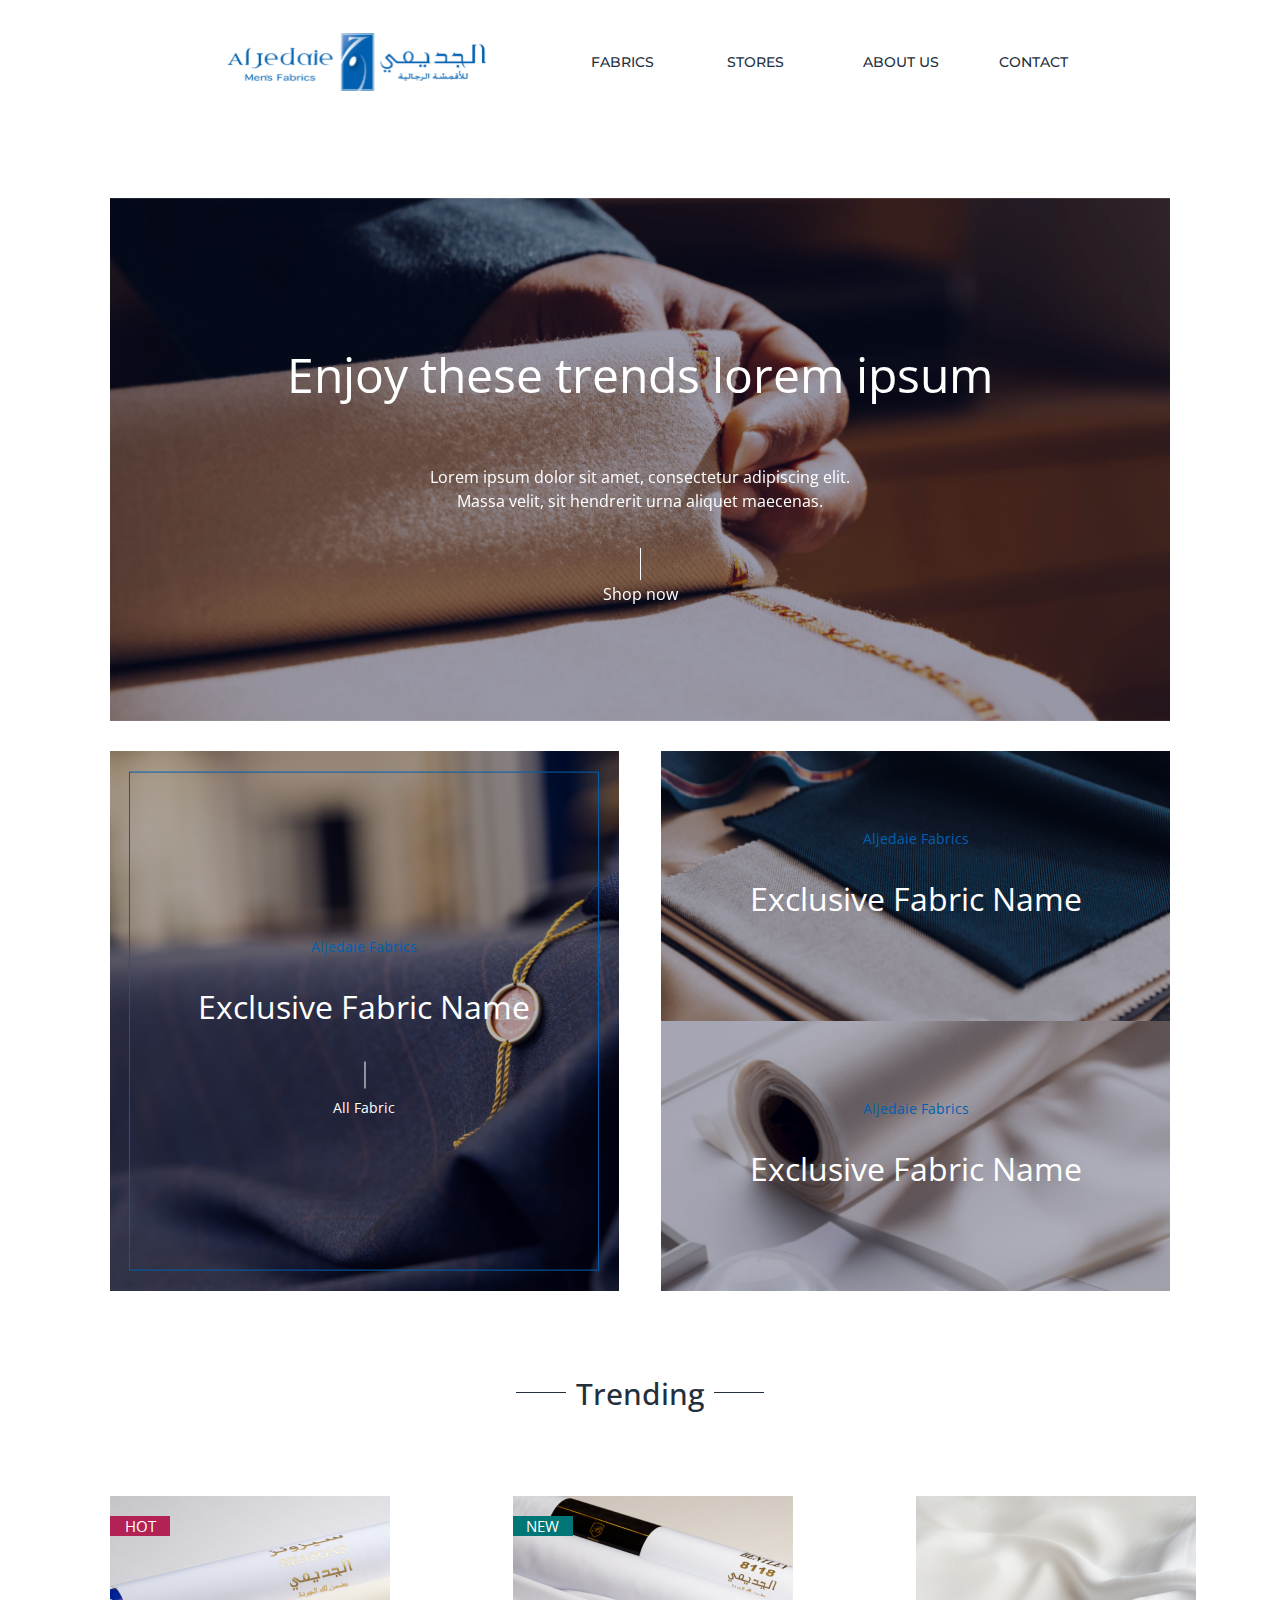
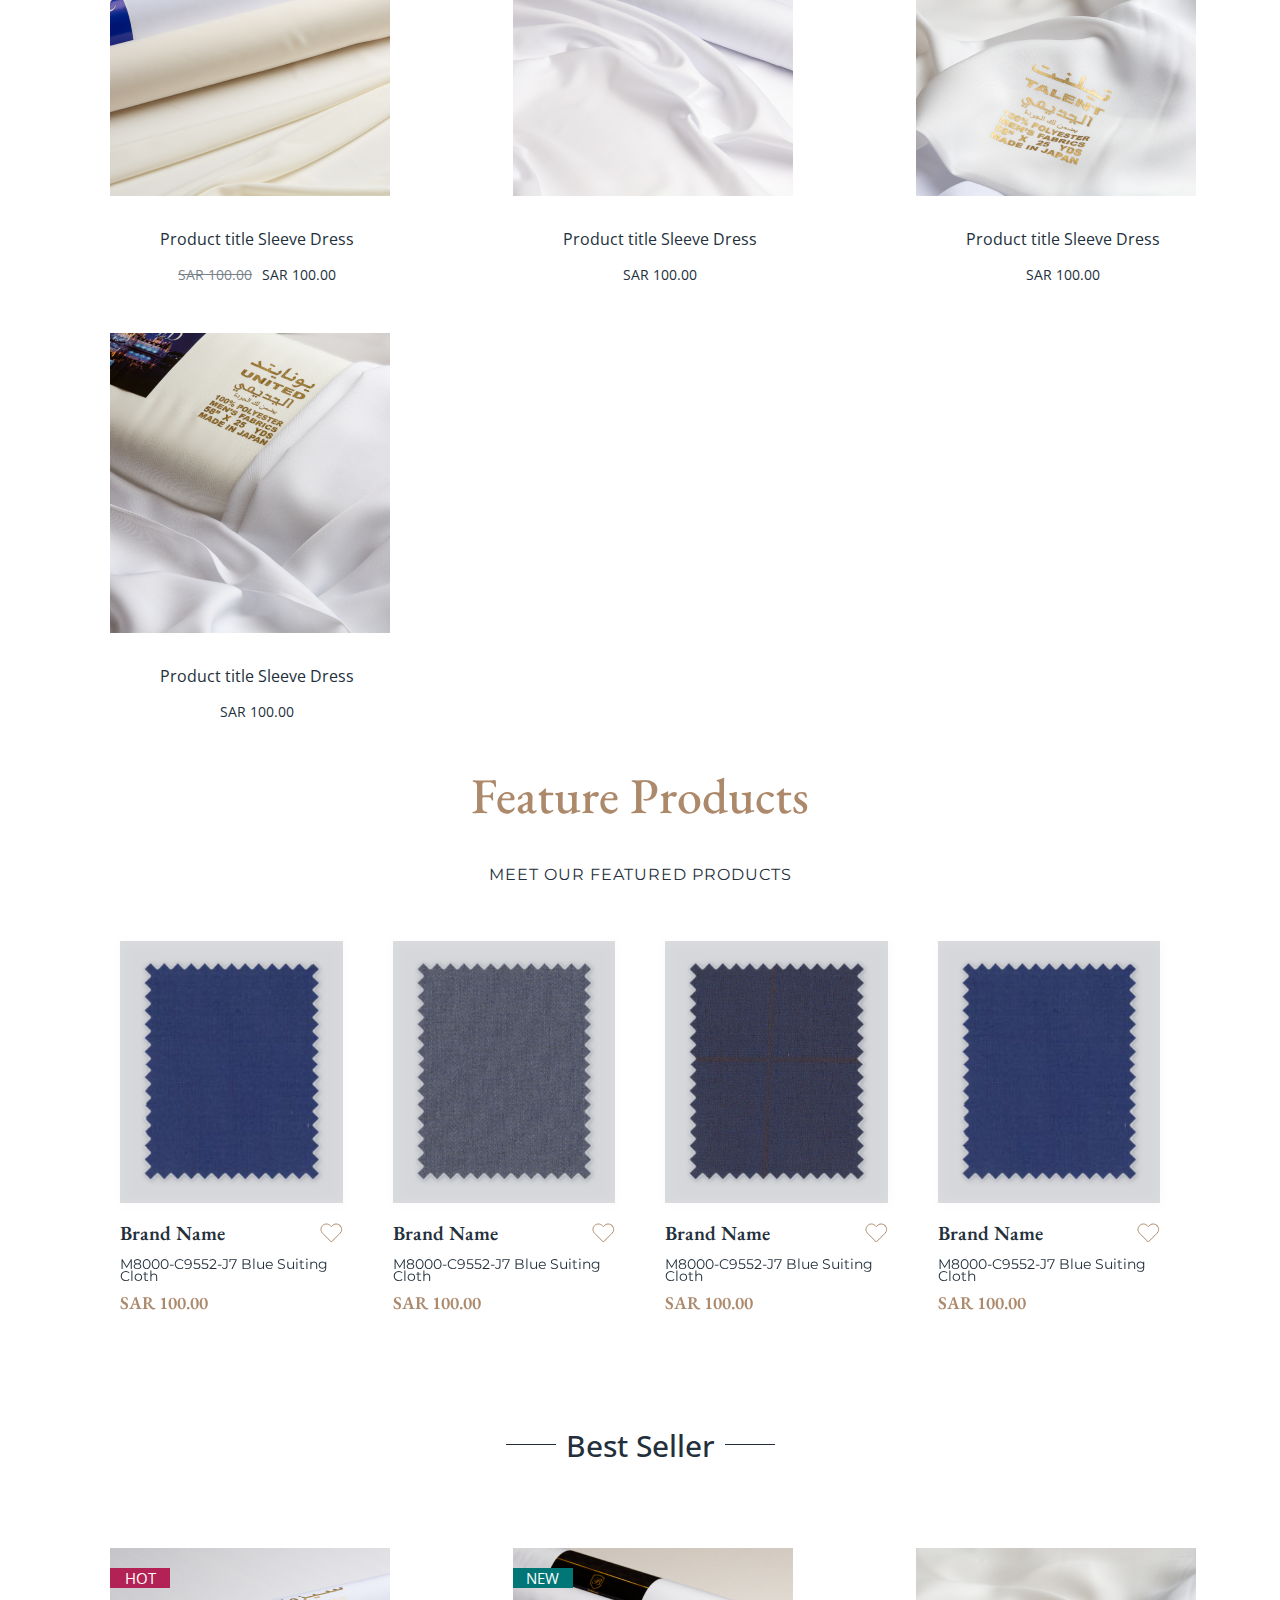
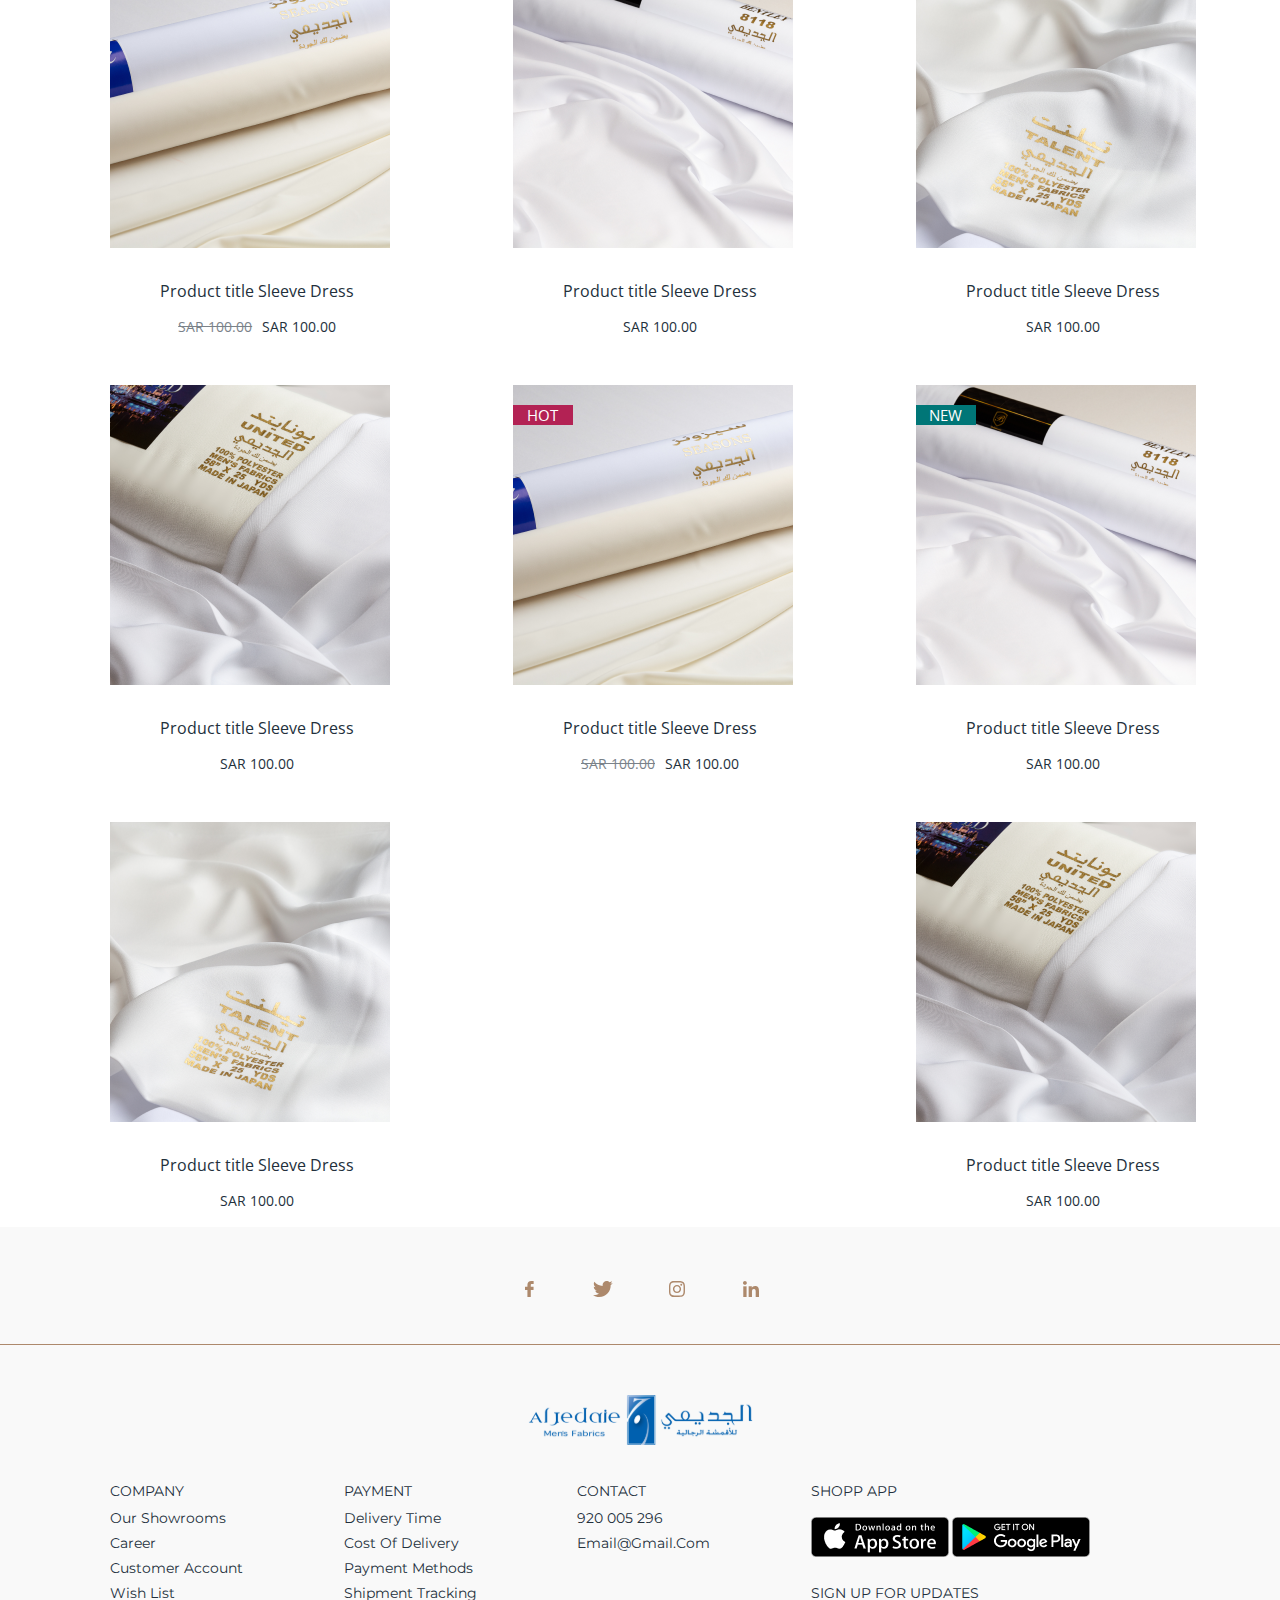
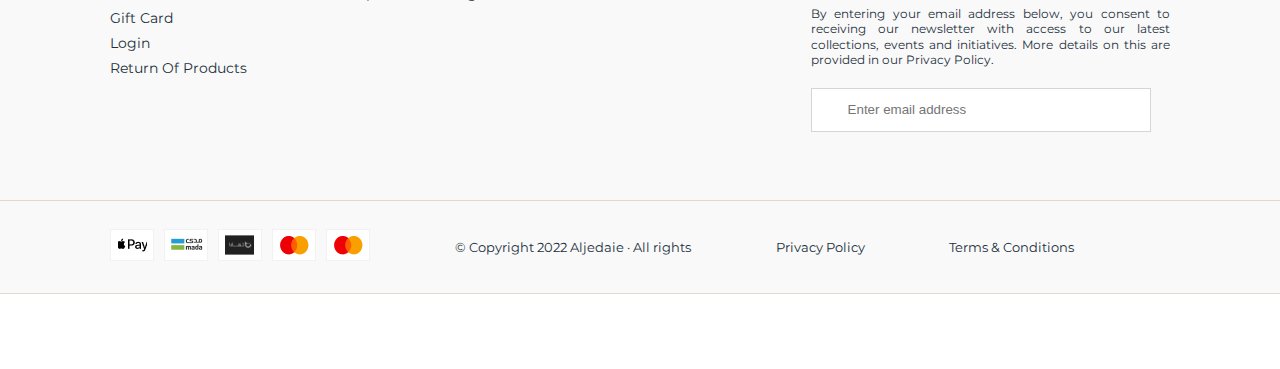
==== commit 982e8cc3: "tablet reponsive" ====
--- a/index.html
+++ b/index.html
@@ -9,8 +9,7 @@
     <!-- Font style -->
     <link rel="preconnect" href="https://fonts.googleapis.com">
     <link rel="preconnect" href="https://fonts.gstatic.com" crossorigin>
-    <link href="https://fonts.googleapis.com/css2?family=EB+Garamond:wght@500&family=Manrope&family=Montserrat:wght@400;500&display=swap" rel="stylesheet">
-
+    <link href="https://fonts.googleapis.com/css2?family=EB+Garamond:wght@500;600&family=Manrope&family=Montserrat:wght@400;500&family=Open+Sans&display=swap" rel="stylesheet">
     <!-- bootstrap icon -->
     <!-- owl carousel -->
         <link rel="stylesheet" href="./OwlCarousel2-2.3.4/dist/assets/owl.carousel.min.css">
@@ -97,6 +96,51 @@
                         <p>WATCH THE VIDEO</p>
                    </a>
                </div>
+
+             <!-- tablet -->
+                <div class="container">
+                    <div class="banner-list">
+                        <div class="banner-list__title">
+                            <h1>Enjoy these trends lorem ipsum</h1>
+                            <p>Lorem ipsum dolor sit amet, consectetur adipiscing elit.<br>
+                                Massa velit, sit hendrerit urna aliquet maecenas. </p>
+                            <div class="banner-list__link">
+                                <a href="#">Shop now</a>
+                            </div>
+                        </div>
+
+                        <div class="banner-list__images owl-carousel">
+                            <img class="banner-list__image" src="./asset/image/banner/bannerlist.png" alt="">
+                        </div>
+                    </div>
+
+                    <div class="exclusive">
+                        <div class="exclusive-main">
+                            <div class="exclusive-title">
+                                <p>Aljedaie Fabrics</p>
+                                <h1>Exclusive Fabric Name</h1>
+                                <div class="exclusive-link">
+                                    <a href="#">All Fabric</a>
+                                </div>
+                            </div>
+                        </div>
+                        <div class="exclusive-extra">
+                            <div class="exclusive-extra__item" style="background-image: url('./asset/image/banner/exclusive/exclusive.png');">
+                                <div class="exclusive-title">
+                                    <p>Aljedaie Fabrics</p>
+                                    <h1>Exclusive Fabric Name</h1>
+                                </div>
+                            </div>
+
+                            <div class="exclusive-extra__item" style="background-image: url('./asset/image/banner/exclusive/exclusive2.png');">
+                                <div class="exclusive-title">
+                                    <p>Aljedaie Fabrics</p>
+                                    <h1>Exclusive Fabric Name</h1>
+                                </div>
+                            </div>
+                        </div>
+                    </div>
+                </div>
            </section>
 
            <div class="container">
@@ -127,6 +171,69 @@
                        </div>
                    </div>
                </section>
+<!-- tablet -->
+               <section class="trending">
+                   <div class="tablet-title">
+                       <h1>Trending</h1>
+                   </div>
+                   <div class="trending-main">
+                       <div class="tablet-product">
+                           <div class="tablet-product__hot"><p>HOT</p></div>
+                           <div class="tablet-product__images">
+                               <img src="./asset/image/product/trending/Trending1.png" alt="">
+                           </div>
+
+                           <div class="tablet-product__title">
+                               <h3>Product title Sleeve Dress</h3>
+                               <div class="tablet-product__content">
+                                   <span>SAR 100.00</span>
+                                   <p>SAR 100.00</p>
+                               </div>
+                           </div>
+                       </div>
+
+                       <div class="tablet-product">
+                        <div class="tablet-product__new"><p>New</p></div>
+                        <div class="tablet-product__images">
+                            <img src="./asset/image/product/trending/Trending2.png" alt="">
+                        </div>
+
+                        <div class="tablet-product__title">
+                            <h3>Product title Sleeve Dress</h3>
+                            <div class="tablet-product__content">
+                                <p>SAR 100.00</p>
+                            </div>
+                        </div>
+                    </div>
+
+                    <div class="tablet-product">
+                        <div class="tablet-product__images">
+                            <img src="./asset/image/product/trending/Trending3.png" alt="">
+                        </div>
+
+                        <div class="tablet-product__title">
+                            <h3>Product title Sleeve Dress</h3>
+                            <div class="tablet-product__content">
+                                <p>SAR 100.00</p>
+                            </div>
+                        </div>
+                    </div>
+
+                    <div class="tablet-product">
+                        <div class="tablet-product__images">
+                            <img src="./asset/image/product/trending/Trending4.png" alt="">
+                        </div>
+
+                        <div class="tablet-product__title">
+                            <h3>Product title Sleeve Dress</h3>
+                            <div class="tablet-product__content">
+                                <p>SAR 100.00</p>
+                            </div>
+                        </div>
+                    </div>
+                   </div>
+               </section>
+<!-- /tablet -->
                <section class="best">
                    <div class="block">
                        <div class="title">
@@ -203,6 +310,7 @@
                        </div>
                    </div>
                </section>
+
                <section class="our">
                     <div class="block">
                         <div class="title">
@@ -299,6 +407,7 @@
                         </div>
                     </div>
                </section>
+
                <section class="guide">
                    <div class="block">
                        <div class="guide-main">
@@ -413,7 +522,124 @@
                         </div>
                     </div>
                </section>
-
+<!-- tablet -->
+               <section class="trending">
+                    <div class="tablet-title">
+                        <h1>Best Seller</h1>
+                    </div>
+                    <div class="trending-main">
+                        <div class="tablet-product">
+                            <div class="tablet-product__hot"><p>HOT</p></div>
+                            <div class="tablet-product__images">
+                                <img src="./asset/image/product/trending/Trending1.png" alt="">
+                            </div>
+
+                            <div class="tablet-product__title">
+                                <h3>Product title Sleeve Dress</h3>
+                                <div class="tablet-product__content">
+                                    <span>SAR 100.00</span>
+                                    <p>SAR 100.00</p>
+                                </div>
+                            </div>
+                        </div>
+
+                        <div class="tablet-product">
+                        <div class="tablet-product__new"><p>New</p></div>
+                        <div class="tablet-product__images">
+                            <img src="./asset/image/product/trending/Trending2.png" alt="">
+                        </div>
+
+                        <div class="tablet-product__title">
+                            <h3>Product title Sleeve Dress</h3>
+                            <div class="tablet-product__content">
+                                <p>SAR 100.00</p>
+                            </div>
+                        </div>
+                    </div>
+
+                    <div class="tablet-product">
+                        <div class="tablet-product__images">
+                            <img src="./asset/image/product/trending/Trending3.png" alt="">
+                        </div>
+
+                        <div class="tablet-product__title">
+                            <h3>Product title Sleeve Dress</h3>
+                            <div class="tablet-product__content">
+                                <p>SAR 100.00</p>
+                            </div>
+                        </div>
+                    </div>
+
+                    <div class="tablet-product">
+                        <div class="tablet-product__images">
+                            <img src="./asset/image/product/trending/Trending4.png" alt="">
+                        </div>
+
+                        <div class="tablet-product__title">
+                            <h3>Product title Sleeve Dress</h3>
+                            <div class="tablet-product__content">
+                                <p>SAR 100.00</p>
+                            </div>
+                        </div>
+                    </div>
+
+                    <div class="tablet-product">
+                        <div class="tablet-product__hot"><p>HOT</p></div>
+                        <div class="tablet-product__images">
+                            <img src="./asset/image/product/trending/Trending1.png" alt="">
+                        </div>
+
+                        <div class="tablet-product__title">
+                            <h3>Product title Sleeve Dress</h3>
+                            <div class="tablet-product__content">
+                                <span>SAR 100.00</span>
+                                <p>SAR 100.00</p>
+                            </div>
+                        </div>
+                    </div>
+
+                    <div class="tablet-product">
+                    <div class="tablet-product__new"><p>New</p></div>
+                    <div class="tablet-product__images">
+                        <img src="./asset/image/product/trending/Trending2.png" alt="">
+                    </div>
+
+                    <div class="tablet-product__title">
+                        <h3>Product title Sleeve Dress</h3>
+                        <div class="tablet-product__content">
+                            <p>SAR 100.00</p>
+                        </div>
+                    </div>
+                </div>
+
+                <div class="tablet-product">
+                    <div class="tablet-product__images">
+                        <img src="./asset/image/product/trending/Trending3.png" alt="">
+                    </div>
+
+                    <div class="tablet-product__title">
+                        <h3>Product title Sleeve Dress</h3>
+                        <div class="tablet-product__content">
+                            <p>SAR 100.00</p>
+                        </div>
+                    </div>
+                </div>
+
+                <div class="tablet-product">
+                    <div class="tablet-product__images">
+                        <img src="./asset/image/product/trending/Trending4.png" alt="">
+                    </div>
+
+                    <div class="tablet-product__title">
+                        <h3>Product title Sleeve Dress</h3>
+                        <div class="tablet-product__content">
+                            <p>SAR 100.00</p>
+                        </div>
+                    </div>
+                </div>
+                    </div>
+                </section>
+<!-- /tablet -->
                <section class="about">
                     <div class="block">
                         <div class="about-main">
@@ -529,6 +755,7 @@
                         </div>
                     </div>
                </section>
+
                <section class="benefits">
                     <div class="block">
                         <div class="title">
--- a/asset/css/style.css
+++ b/asset/css/style.css
@@ -18,6 +18,7 @@
 }
 .wrapper {
   max-width: 192rem;
+  margin: 0 auto;
 }
 .container {
   max-width: 249rem;
@@ -35,6 +36,18 @@
   text-decoration: none;
   color: #23303C;
 }
+h1 {
+  line-height: 150%;
+}
+@media only screen and (max-width: 1441px) {
+  .wrapper {
+    max-width: 1440px;
+  }
+  .container {
+    max-width: 166rem;
+    padding: 0 11rem;
+  }
+}
 .title {
   text-align: center;
   min-height: 9rem;
@@ -51,6 +64,7 @@
   margin: 0;
   padding: 2rem 0;
   white-space: nowrap;
+  line-height: 150%;
 }
 .title-second p {
   font-family: 'Montserrat', sans-serif;
@@ -94,6 +108,36 @@
   color: #AD896C;
   letter-spacing: 0.2rem;
   text-transform: uppercase;
+}
+.tablet-title {
+  display: flex;
+  text-align: center;
+  justify-content: center;
+  margin-bottom: 6rem;
+}
+.tablet-title h1 {
+  font-family: 'Open Sans', sans-serif;
+  font-weight: 500;
+  font-size: 3rem;
+  color: #23303C;
+  position: relative;
+  line-height: 150%;
+}
+.tablet-title h1::after,
+.tablet-title h1::before {
+  position: absolute;
+  content: "";
+  width: 5rem;
+  height: 1px;
+  border-top: 1px solid #23303C;
+  top: 50%;
+  transform: translate(0, -50%);
+}
+.tablet-title h1::after {
+  right: -6rem;
+}
+.tablet-title h1::before {
+  left: -6rem;
 }
 .header {
   padding: 3.3rem 0 3.2rem 0;
@@ -156,6 +200,17 @@
   fill: none;
   stroke-width: 1;
   margin: auto 0;
+}
+@media only screen and (max-width: 1441px) {
+  .header {
+    border: none;
+  }
+  .header-main {
+    justify-content: center;
+  }
+  .header-main__auth {
+    display: none;
+  }
 }
 .menu {
   display: flex;
@@ -387,6 +442,11 @@
 .guide .guide-main__right .link {
   margin: 0 0 0 11.5rem;
 }
+@media only screen and (max-width: 1441px) {
+  .guide {
+    display: none;
+  }
+}
 .about-main {
   display: flex;
   justify-items: center;
@@ -444,6 +504,11 @@
   max-height: 9rem;
   left: 11.5rem;
   top: 50rem;
+}
+@media only screen and (max-width: 1441px) {
+  .about {
+    display: none;
+  }
 }
 .benefits-main {
   display: flex;
@@ -496,6 +561,11 @@
   max-width: 18.7rem;
   margin: 0;
 }
+@media only screen and (max-width: 1441px) {
+  .benefits {
+    display: none;
+  }
+}
 .banner-main {
   position: relative;
   background-image: url(../image/banner/banner.png);
@@ -529,6 +599,161 @@
   margin: 0;
   padding: 0;
 }
+.banner-list {
+  position: relative;
+  margin-top: 7.2rem;
+}
+.banner-list__title {
+  position: absolute;
+  width: 80%;
+  text-align: center;
+  top: 50%;
+  left: 50%;
+  transform: translate(-50%, -50%);
+  z-index: 999;
+}
+.banner-list__title h1 {
+  font-family: 'Open Sans', sans-serif;
+  font-weight: 400;
+  font-size: 4.8rem;
+  color: white;
+  margin: 0 0 3rem 0;
+  padding: 2.4rem;
+  word-wrap: none;
+}
+.banner-list__title p {
+  font-family: 'Open Sans', sans-serif;
+  font-weight: 400;
+  font-size: 1.6rem;
+  color: white;
+  max-width: 50rem;
+  line-height: 150%;
+  margin: 0 auto;
+}
+.banner-list__title .banner-list__link {
+  position: relative;
+  margin-top: 7.5rem;
+  cursor: pointer;
+}
+.banner-list__title .banner-list__link a {
+  font-family: 'Open Sans', sans-serif;
+  font-weight: 400;
+  font-size: 1.6rem;
+  color: white;
+}
+.banner-list__title .banner-list__link::before {
+  content: "";
+  position: absolute;
+  width: 1px;
+  height: 3.2rem;
+  border-right: 1px solid white;
+  top: -4rem;
+  left: 50%;
+  transform: translate(-50%, 0);
+}
+.banner-list__images {
+  width: 100%;
+}
+.banner-list__images .banner-list__image {
+  width: 100%;
+}
+.banner-list__images .banner-list__image .owl-dots {
+  display: block !important;
+  bottom: 50px;
+  position: absolute;
+  left: 0;
+  right: 0px;
+}
+.banner .exclusive {
+  display: flex;
+  justify-content: space-between;
+  margin: 3rem auto 0 auto;
+}
+.banner .exclusive-main {
+  position: relative;
+  width: 48%;
+  height: 54rem;
+  background-image: url(../image/banner/exclusive/exclusive1.png);
+  background-size: cover;
+}
+.banner .exclusive-main::before {
+  position: absolute;
+  content: "";
+  width: 92%;
+  height: 92%;
+  border: 1px solid #0060AF;
+  left: 50%;
+  top: 50%;
+  transform: translate(-50%, -50%);
+}
+.banner .exclusive .exclusive-title {
+  position: absolute;
+  width: 80%;
+  text-align: center;
+  top: 50%;
+  left: 50%;
+  transform: translate(-50%, -50%);
+  z-index: 999;
+}
+.banner .exclusive .exclusive-title p {
+  font-family: 'Open Sans', sans-serif;
+  font-weight: 400;
+  font-size: 1.4rem;
+  color: #0060AF;
+}
+.banner .exclusive .exclusive-title h1 {
+  font-family: 'Open Sans', sans-serif;
+  font-weight: 400;
+  font-size: 3.2rem;
+  color: white;
+  padding: 1.6rem;
+  margin: 1.4rem auto;
+}
+.banner .exclusive .exclusive-title .exclusive-link {
+  position: relative;
+  margin-top: 5.5rem;
+  cursor: pointer;
+}
+.banner .exclusive .exclusive-title .exclusive-link a {
+  font-family: 'Open Sans', sans-serif;
+  font-weight: 400;
+  font-size: 1.4rem;
+  color: white;
+}
+.banner .exclusive .exclusive-title .exclusive-link::before {
+  content: "";
+  position: absolute;
+  width: 1px;
+  height: 2.7rem;
+  border-right: 1px solid white;
+  top: -4rem;
+  left: 50%;
+  transform: translate(-50%, 0);
+}
+.banner .exclusive-extra {
+  width: 48%;
+  height: 54rem;
+}
+.banner .exclusive-extra__item {
+  position: relative;
+  width: 100%;
+  height: 50%;
+  margin: 0;
+  background-size: cover;
+}
+@media only screen and (max-width: 1440px) {
+  .banner-main {
+    display: none;
+  }
+}
+@media only screen and (min-width: 1441px) {
+  .banner .exclusive {
+    display: none;
+  }
+  .banner .banner-list {
+    display: none;
+  }
+}
 .partner-main__list {
   margin: 7rem 0;
 }
@@ -536,6 +761,11 @@
   display: flex;
   justify-items: center;
   align-items: center;
+}
+@media only screen and (max-width: 1441px) {
+  .partner {
+    display: none;
+  }
 }
 .product {
   background-color: #ffffff;
@@ -589,6 +819,73 @@
   text-transform: uppercase;
   padding: 0.5rem 0;
 }
+.tablet-product {
+  width: 24%;
+  max-width: 28rem;
+  position: relative;
+}
+.tablet-product__images {
+  width: 100%;
+}
+.tablet-product__title {
+  padding: 2rem;
+  text-align: center;
+  width: 100%;
+}
+.tablet-product__title h3 {
+  font-family: 'Open Sans', sans-serif;
+  font-weight: 400;
+  font-size: 1.6rem;
+  color: #23303C;
+  padding: 0.8rem;
+  margin: 0 0 1rem 0;
+  line-height: 150%;
+  word-wrap: none;
+}
+.tablet-product__title .tablet-product__content {
+  display: flex;
+  justify-content: center;
+  align-items: center;
+  justify-items: center;
+  font-family: 'Open Sans', sans-serif;
+  font-weight: 400;
+  font-size: 1.4rem;
+  color: #23303C;
+}
+.tablet-product__title .tablet-product__content span {
+  margin: 0 1rem 0 0 ;
+  opacity: 0.6;
+  text-decoration: line-through;
+}
+.tablet-product__title .tablet-product__content p {
+  margin: 0;
+}
+.tablet-product__hot,
+.tablet-product__new {
+  position: absolute;
+  display: flex;
+  justify-items: center;
+  align-items: center;
+  width: 6rem;
+  height: 2rem;
+  top: 2rem;
+  left: 0;
+  font-family: 'Open Sans', sans-serif;
+  font-weight: 400;
+  font-size: 1.5rem;
+  color: white;
+}
+.tablet-product__hot P,
+.tablet-product__new P {
+  margin: 0 auto;
+  text-transform: uppercase;
+}
+.tablet-product__hot {
+  background-color: #B32254;
+}
+.tablet-product__new {
+  background-color: #007677;
+}
 .feature-main,
 .new-main {
   width: 100%;
@@ -598,6 +895,11 @@
   padding: 1rem 1rem 0 1rem;
   max-width: 29.5rem;
 }
+@media only screen and (max-width: 1441px) {
+  .new {
+    display: none;
+  }
+}
 .best-main {
   position: relative;
   background-image: url(../image/banner/Rectangle.png);
@@ -616,6 +918,25 @@
   padding: 2rem;
   max-width: 25rem;
 }
+.trending {
+  margin: 6rem 0 0 0 ;
+}
+.trending-main {
+  display: flex;
+  justify-content: space-between;
+  flex-wrap: wrap;
+  gap: 3.2rem 3.2rem;
+}
+@media only screen and (max-width: 1440px) {
+  .best {
+    display: none;
+  }
+}
+@media only screen and (min-width: 1441px) {
+  .trending {
+    display: none;
+  }
+}
 .our-main {
   margin-bottom: 5rem;
 }
@@ -627,6 +948,7 @@
 }
 .our-main .our-list__item .our-item__infor {
   position: absolute;
+  width: 100%;
   bottom: 0;
   left: 0;
   padding: 4rem;
@@ -648,6 +970,11 @@
 .our-main .our-list__item .our-item__infor .link p {
   padding-bottom: 3px;
 }
+@media only screen and (max-width: 1441px) {
+  .our {
+    display: none;
+  }
+}
 .share .block {
   margin-bottom: 0;
 }
@@ -677,3 +1004,8 @@
   font-size: 1.4rem;
   color: white;
 }
+@media only screen and (max-width: 1441px) {
+  .share {
+    display: none;
+  }
+}
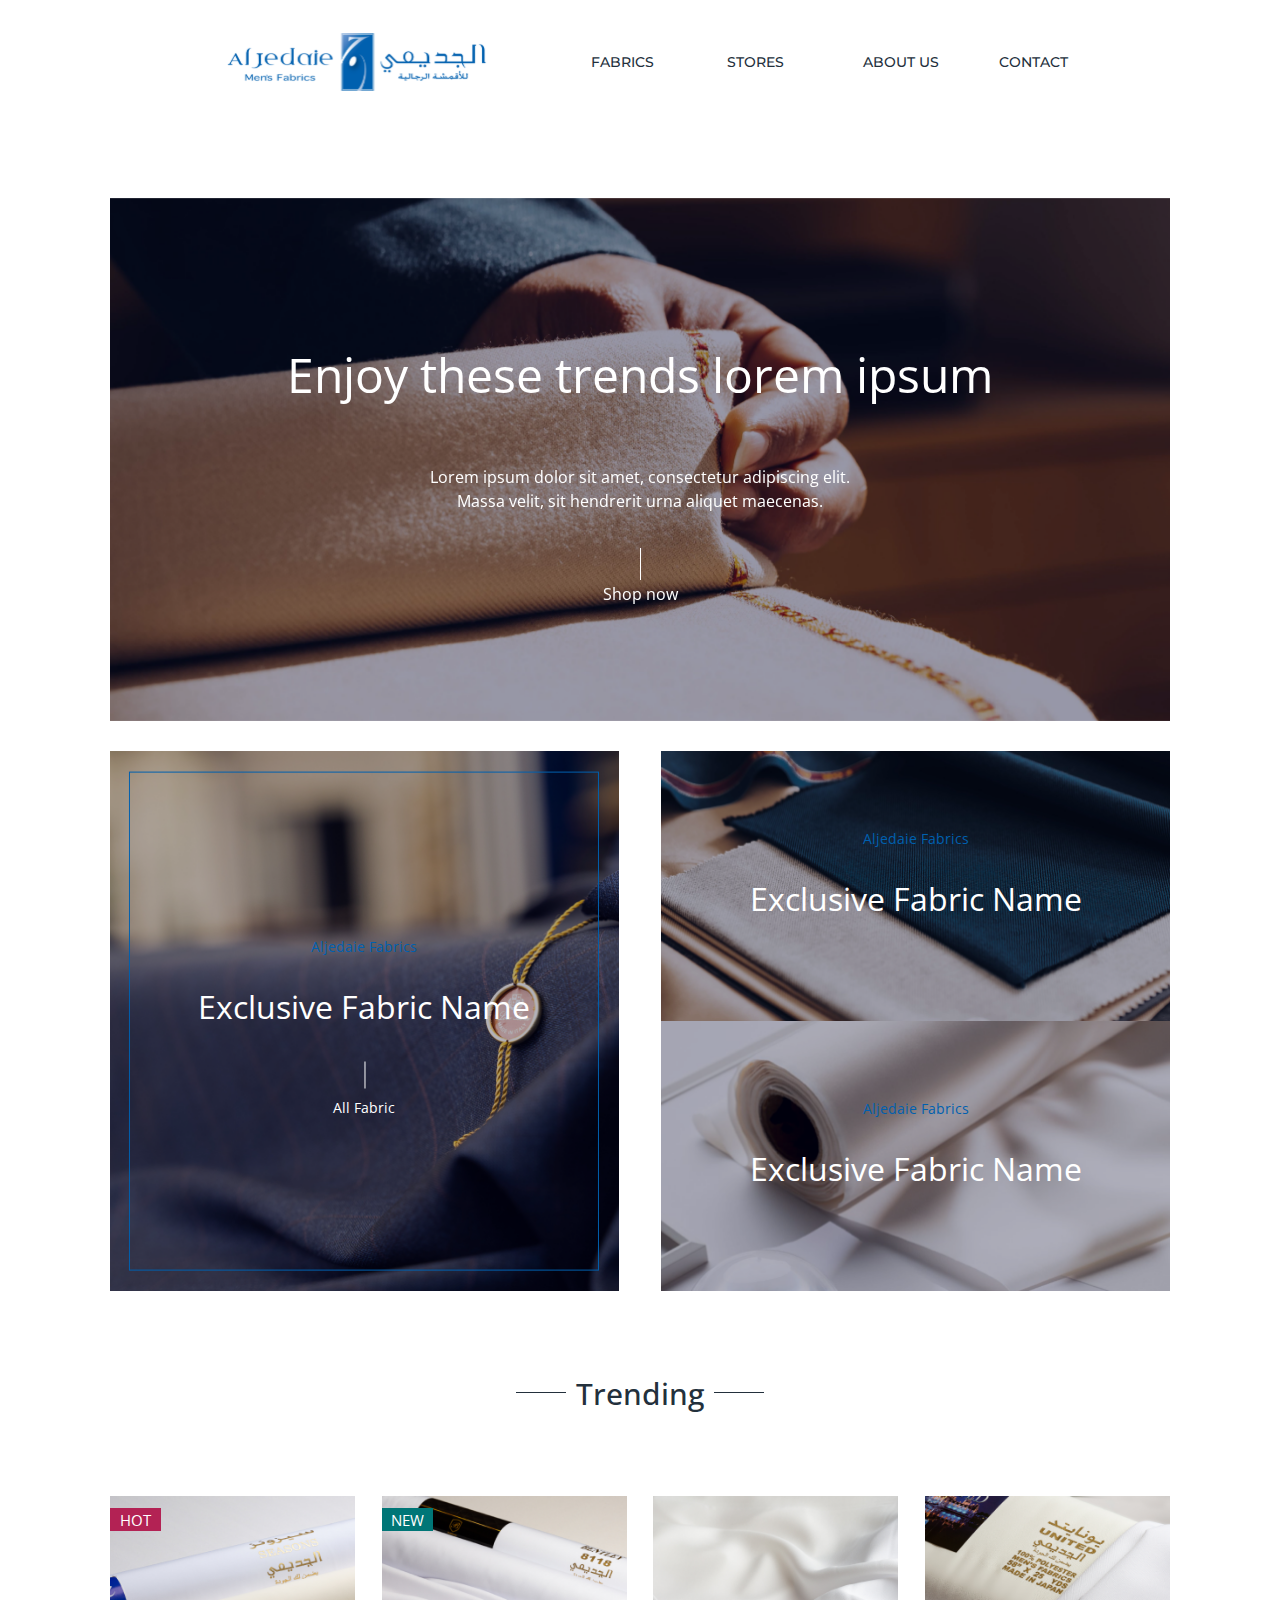
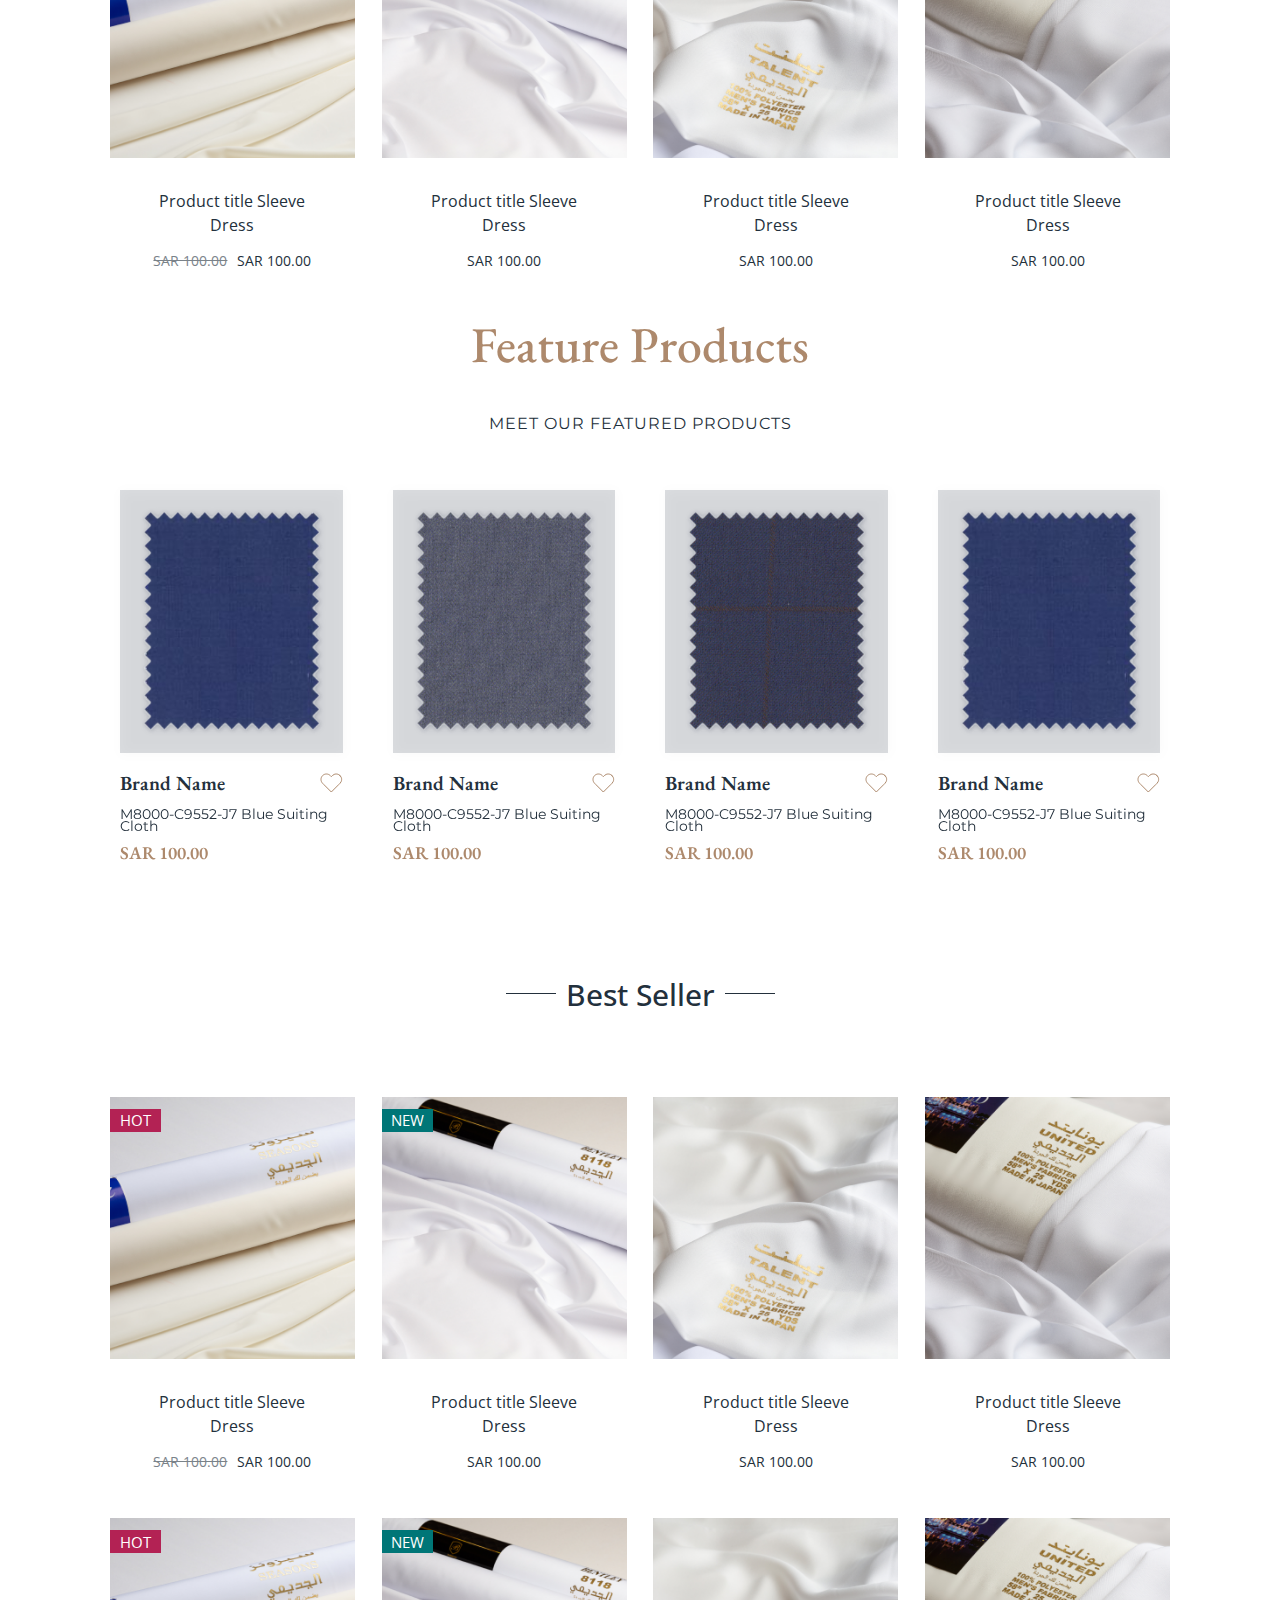
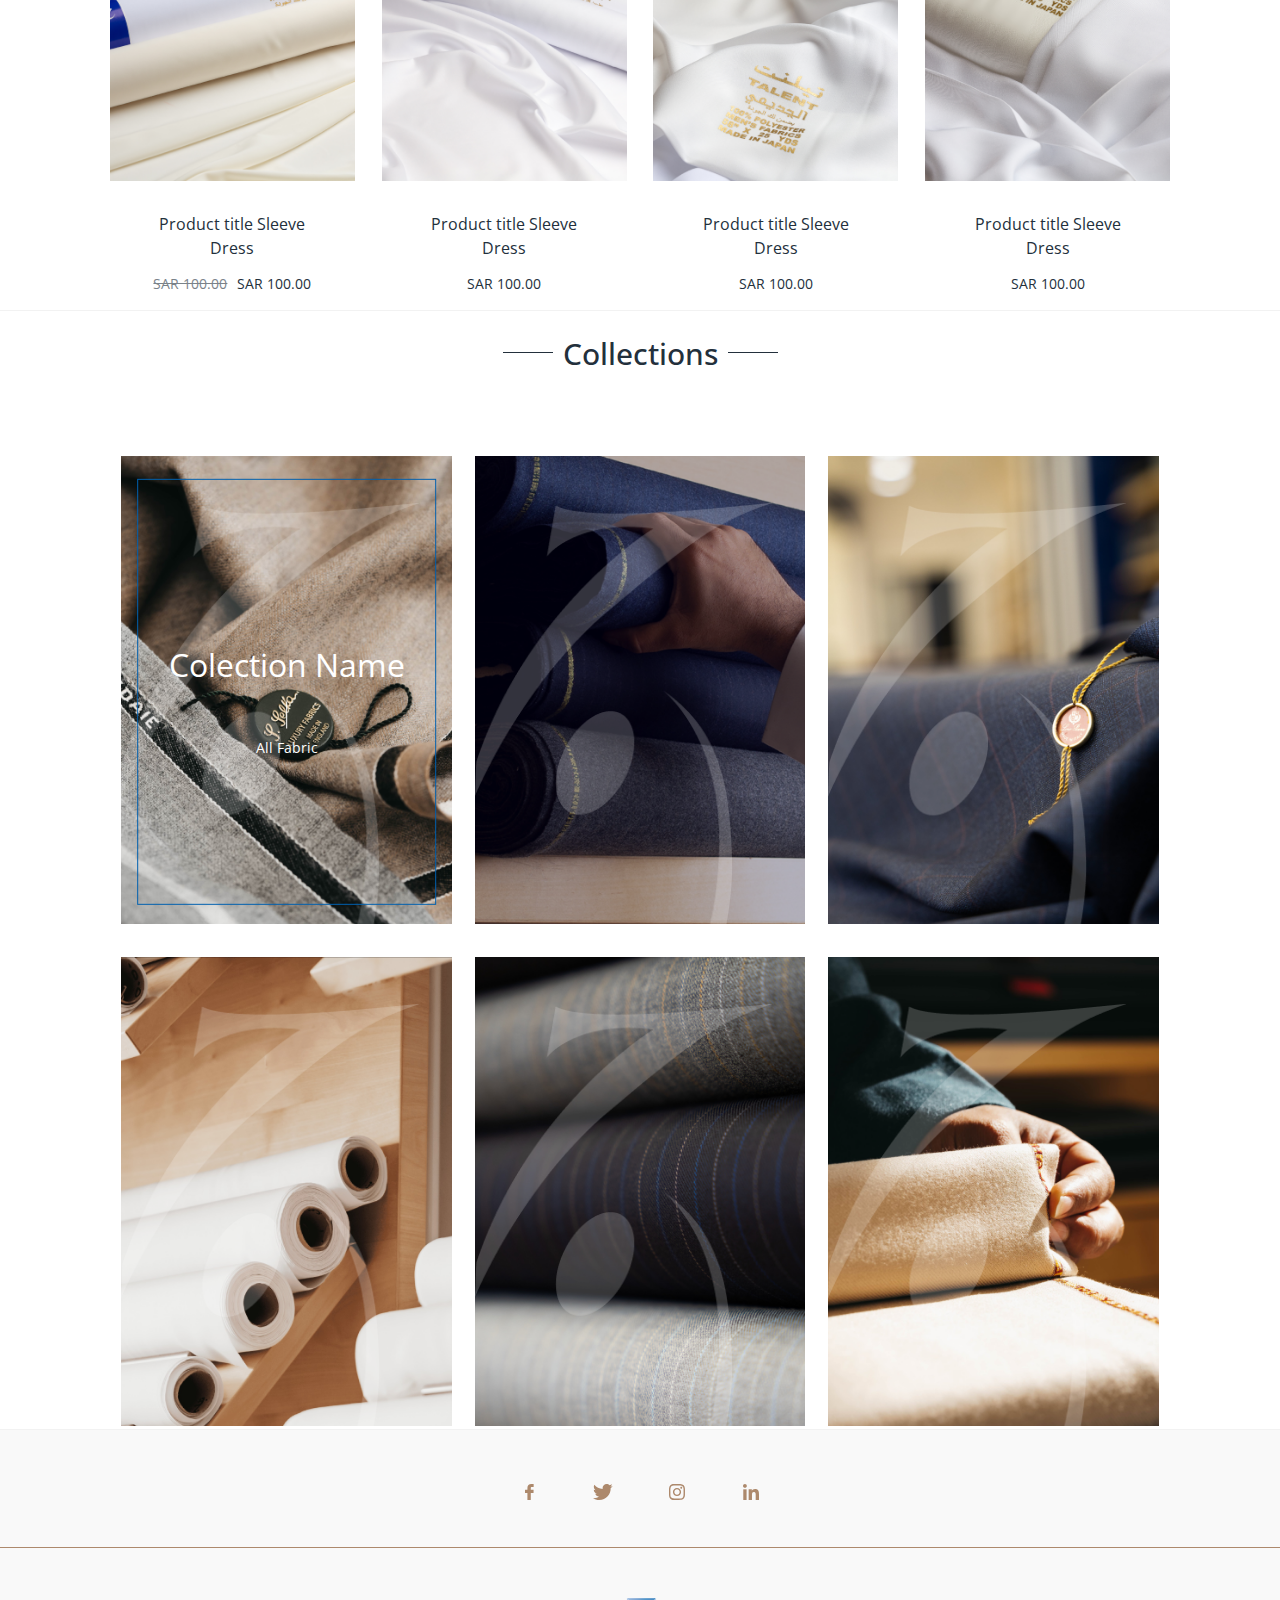
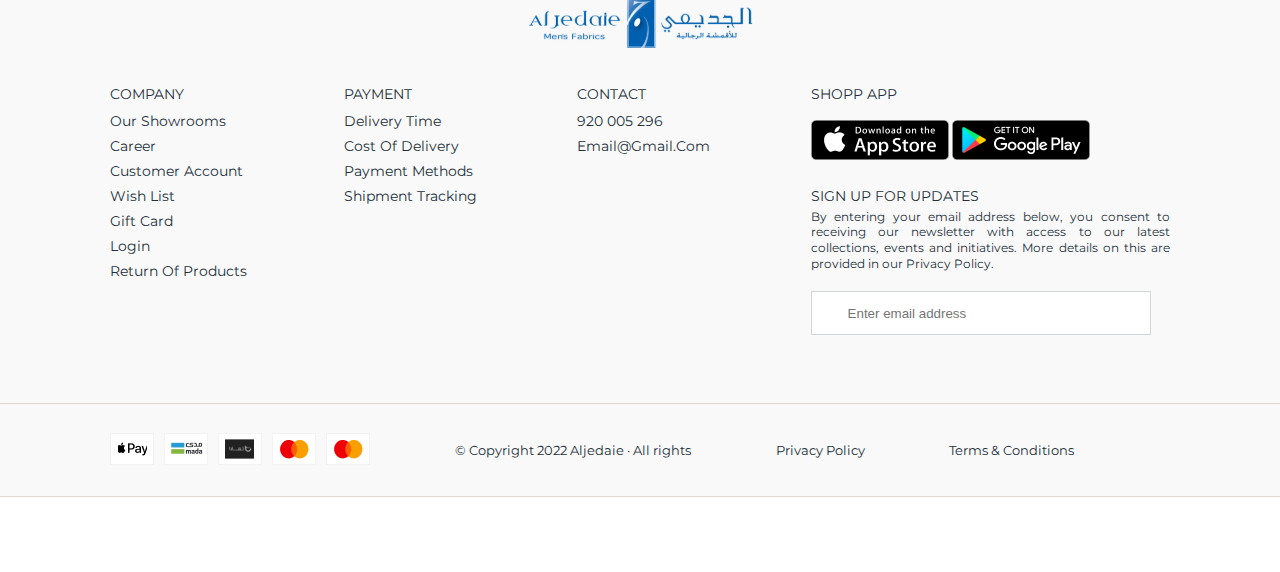
==== commit 00e98efc: "go on" ====
--- a/index.html
+++ b/index.html
@@ -97,7 +97,7 @@
                    </a>
                </div>
 
-             <!-- tablet -->
+             <!-- tablet banner -->
                 <div class="container">
                     <div class="banner-list">
                         <div class="banner-list__title">
@@ -171,7 +171,7 @@
                        </div>
                    </div>
                </section>
-<!-- tablet -->
+<!-- tablet trending -->
                <section class="trending">
                    <div class="tablet-title">
                        <h1>Trending</h1>
@@ -522,7 +522,7 @@
                         </div>
                     </div>
                </section>
-<!-- tablet -->
+<!-- tablet best -->
                <section class="trending">
                     <div class="tablet-title">
                         <h1>Best Seller</h1>
@@ -755,7 +755,79 @@
                         </div>
                     </div>
                </section>
-
+            </div>
+<!-- tablet collection -->
+            <section class="collect">
+                <div class="container">
+                    <div class="tablet-title">
+                        <h1>Collections</h1>
+                    </div>
+                    <div class="collect-main">
+                        <div class="collect-main__product active">
+                            <img src="./asset/image/collection/collection.png" alt="#">
+                            <div class="collect-main__infor">
+                                <p>Colection Name</p>
+                                <div class="collect-link">
+                                    <a href="#">All Fabric</a>
+                                </div>
+                            </div>
+                        </div>
+
+                        <div class="collect-main__product">
+                            <img src="./asset/image/collection/collection1.png" alt="#">
+                            <div class="collect-main__infor">
+                                <p>Colection Name</p>
+                                <div class="collect-link">
+                                    <a href="#">All Fabric</a>
+                                </div>
+                            </div>
+                        </div>
+
+                        <div class="collect-main__product">
+                            <img src="./asset/image/collection/collection2.png" alt="#">
+                            <div class="collect-main__infor">
+                                <p>Colection Name</p>
+                                <div class="collect-link">
+                                    <a href="#">All Fabric</a>
+                                </div>
+                            </div>
+                        </div>
+
+                        <div class="collect-main__product">
+                            <img src="./asset/image/collection/collection3.png" alt="#">
+                            <div class="collect-main__infor">
+                                <p>Colection Name</p>
+                                <div class="collect-link">
+                                    <a href="#">All Fabric</a>
+                                </div>
+                            </div>
+                        </div>
+
+                        <div class="collect-main__product">
+                            <img src="./asset/image/collection/collection4.png" alt="#">
+                            <div class="collect-main__infor">
+                                <p>Colection Name</p>
+                                <div class="collect-link">
+                                    <a href="#">All Fabric</a>
+                                </div>
+                            </div>
+                        </div>
+
+                        <div class="collect-main__product">
+                            <img src="./asset/image/collection/collection5.png" alt="#">
+                            <div class="collect-main__infor">
+                                <p>Colection Name</p>
+                                <div class="collect-link">
+                                    <a href="#">All Fabric</a>
+                                </div>
+                            </div>
+                        </div>
+                    </div>
+                </div>
+            </section>
+<!-- /tablet -->
+
+            <div class="container">
                <section class="benefits">
                     <div class="block">
                         <div class="title">
--- a/asset/css/style.css
+++ b/asset/css/style.css
@@ -561,8 +561,93 @@
   max-width: 18.7rem;
   margin: 0;
 }
-@media only screen and (max-width: 1441px) {
+.collect {
+  border-top: 1px solid #F2F2F2;
+  border-bottom: 1px solid #F2F2F2;
+}
+.collect-main {
+  display: flex;
+  justify-items: center;
+  align-items: center;
+  justify-content: space-around;
+  gap: 3rem 0;
+  flex-wrap: wrap;
+}
+.collect-main__product {
+  position: relative;
+  width: 31.2%;
+}
+.collect-main__product::before {
+  content: "";
+  position: absolute;
+  width: 90%;
+  height: 90%;
+  left: 0;
+  bottom: 0;
+  background-image: url(../image/collection/Group.png);
+  background-size: cover;
+}
+.collect-main__product img {
+  width: 100%;
+}
+.collect-main__product .collect-main__infor {
+  position: absolute;
+  top: 50%;
+  left: 50%;
+  width: 90%;
+  text-align: center;
+  transform: translate(-50%, -50%);
+  display: none;
+}
+.collect-main__product .collect-main__infor p {
+  font-family: 'Open Sans', sans-serif;
+  font-weight: 400;
+  font-size: 3.2rem;
+  color: white;
+  padding: 1.6rem;
+  margin: 1.4rem auto;
+}
+.collect-main__product .collect-main__infor .collect-link {
+  position: relative;
+  margin-top: 5.5rem;
+  cursor: pointer;
+}
+.collect-main__product .collect-main__infor .collect-link a {
+  font-family: 'Open Sans', sans-serif;
+  font-weight: 400;
+  font-size: 1.4rem;
+  color: white;
+}
+.collect-main__product .collect-main__infor .collect-link::before {
+  content: "";
+  position: absolute;
+  width: 1px;
+  height: 2.7rem;
+  border-right: 1px solid white;
+  top: -4rem;
+  left: 50%;
+  transform: translate(-50%, 0);
+}
+.collect-main__product.active::after {
+  position: absolute;
+  content: "";
+  width: 90%;
+  height: 90%;
+  top: 50%;
+  left: 50%;
+  transform: translate(-50%, -50%);
+  border: 1px solid #0060AF;
+}
+.collect-main__product.active .collect-main__infor {
+  display: block;
+}
+@media only screen and (max-width: 1440px) {
   .benefits {
+    display: none;
+  }
+}
+@media only screen and (min-width: 1441px) {
+  .collect {
     display: none;
   }
 }
@@ -820,17 +905,18 @@
   padding: 0.5rem 0;
 }
 .tablet-product {
-  width: 24%;
-  max-width: 28rem;
+  width: 23.1%;
   position: relative;
 }
 .tablet-product__images {
   width: 100%;
+}
+.tablet-product__images img {
+  width: 100% ;
 }
 .tablet-product__title {
   padding: 2rem;
   text-align: center;
-  width: 100%;
 }
 .tablet-product__title h3 {
   font-family: 'Open Sans', sans-serif;
@@ -866,9 +952,9 @@
   display: flex;
   justify-items: center;
   align-items: center;
-  width: 6rem;
-  height: 2rem;
-  top: 2rem;
+  width: 21%;
+  height: 6%;
+  top: 3%;
   left: 0;
   font-family: 'Open Sans', sans-serif;
   font-weight: 400;
@@ -925,7 +1011,7 @@
   display: flex;
   justify-content: space-between;
   flex-wrap: wrap;
-  gap: 3.2rem 3.2rem;
+  gap: 30px 0;
 }
 @media only screen and (max-width: 1440px) {
   .best {
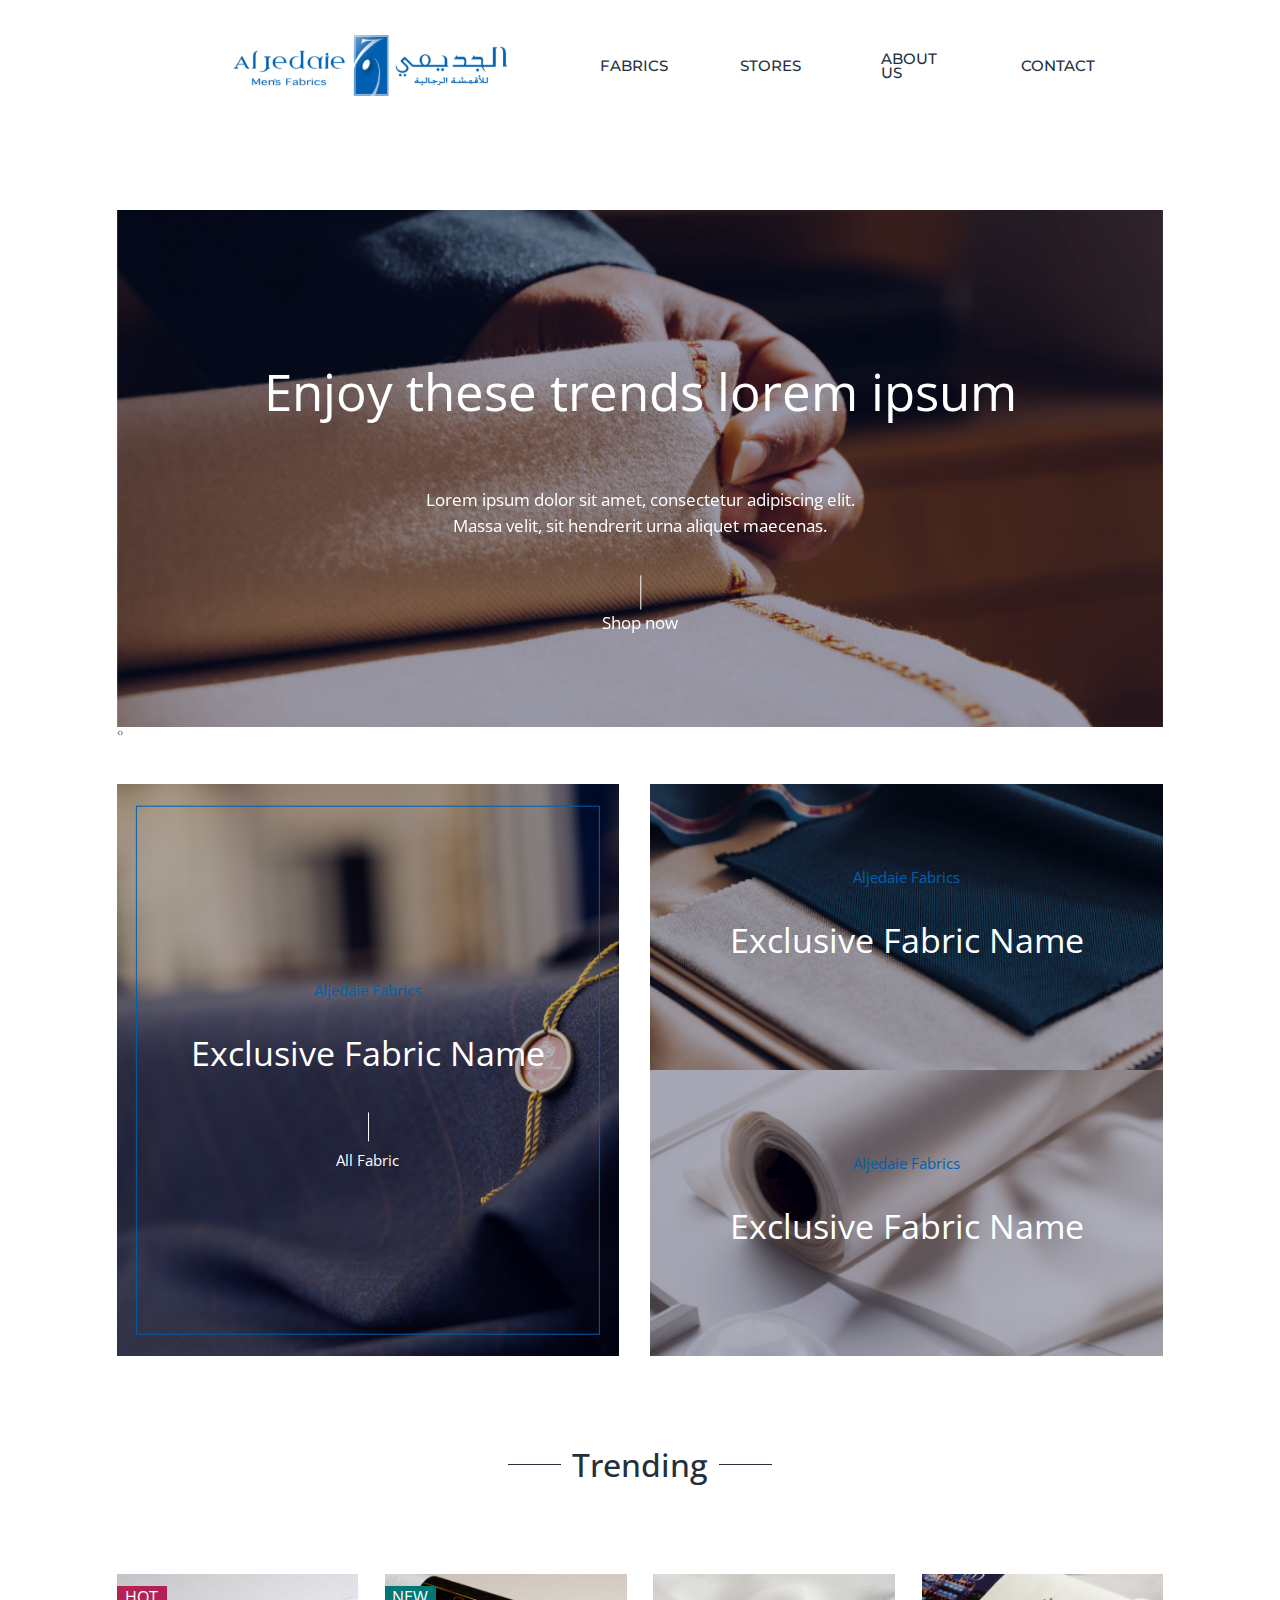
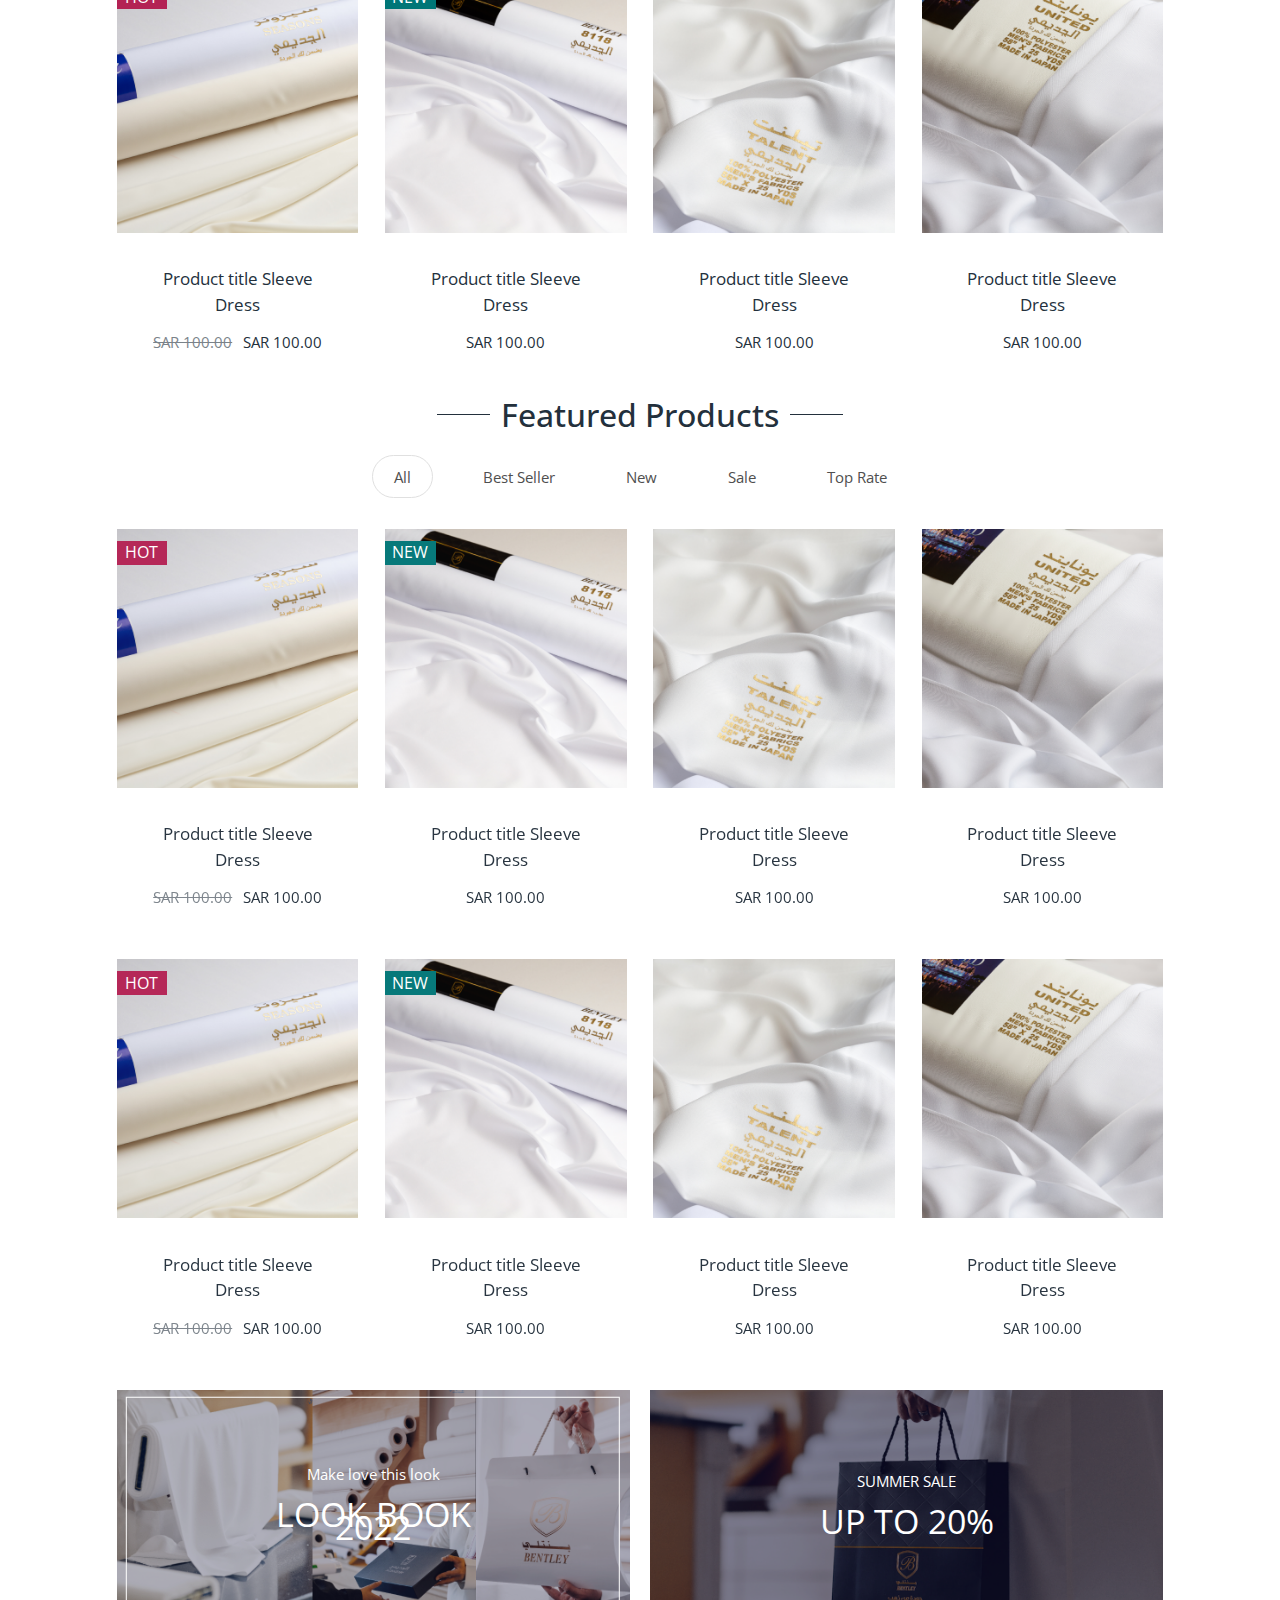
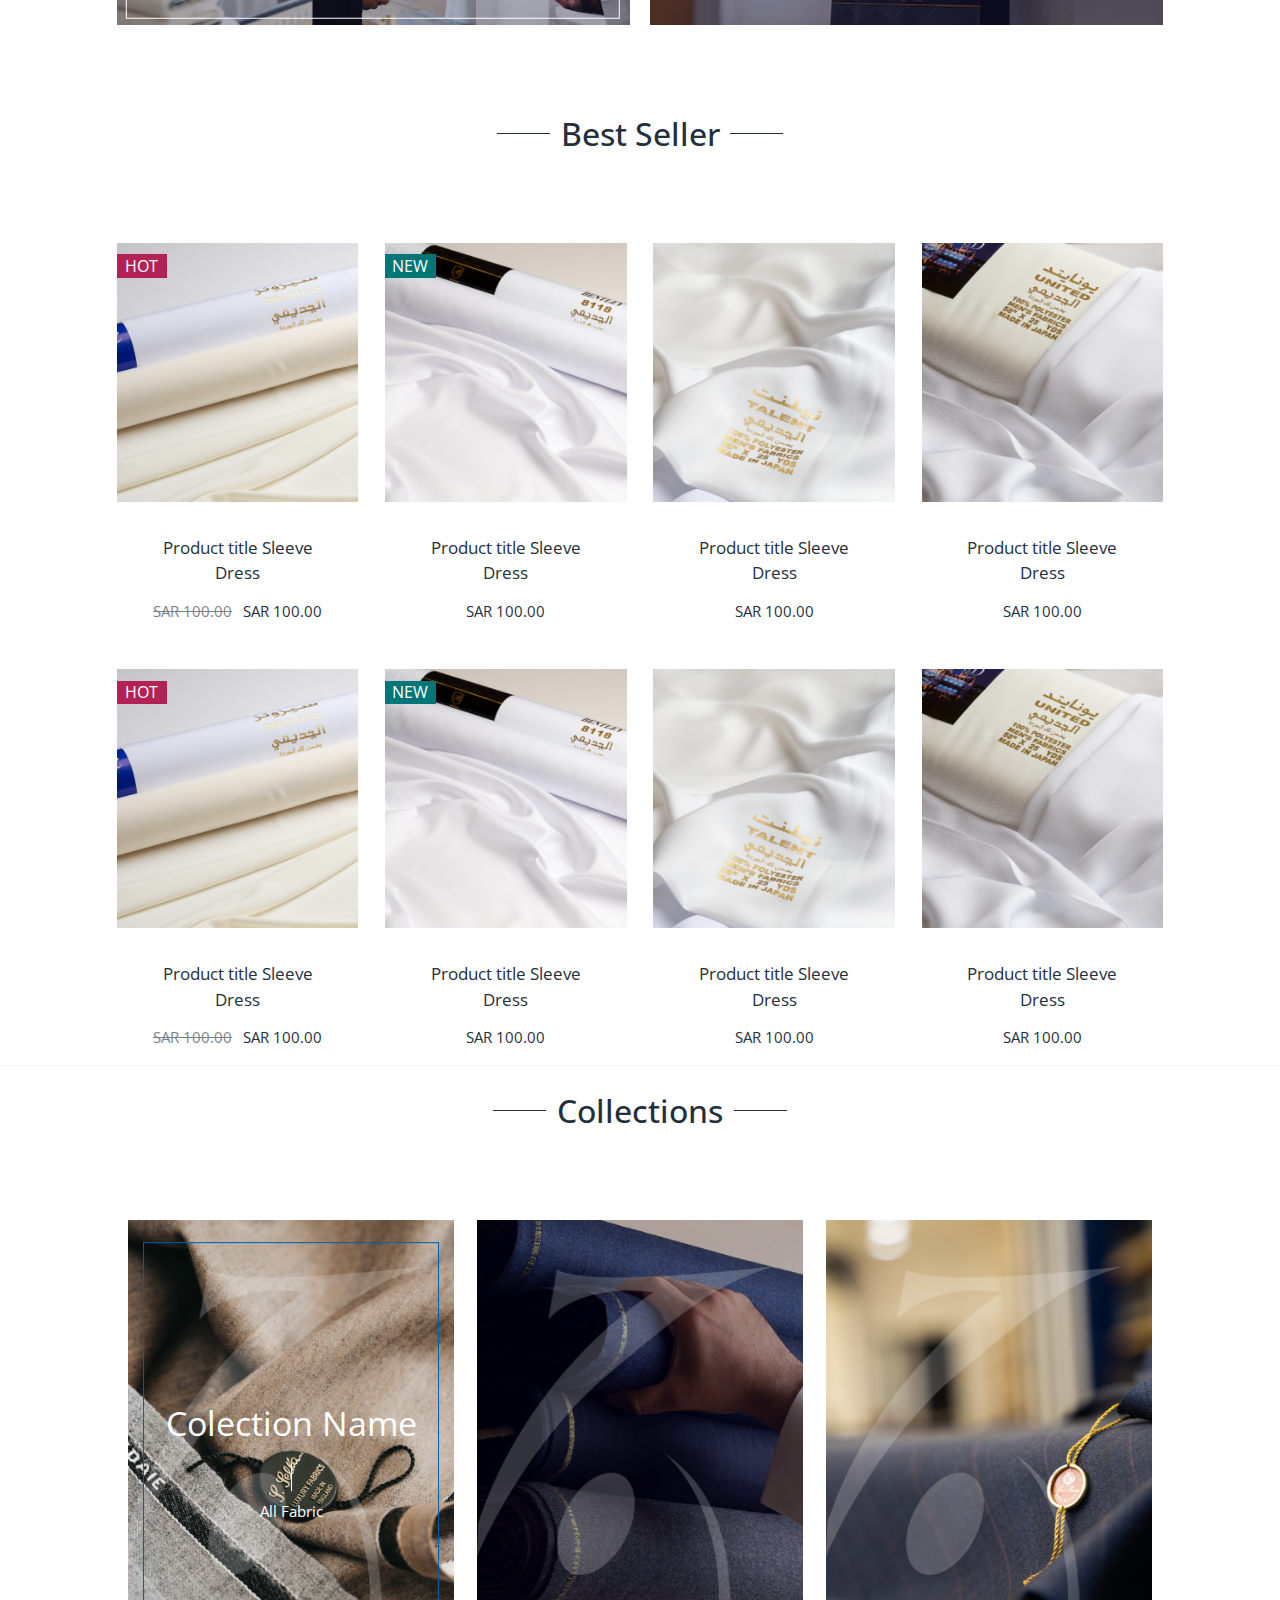
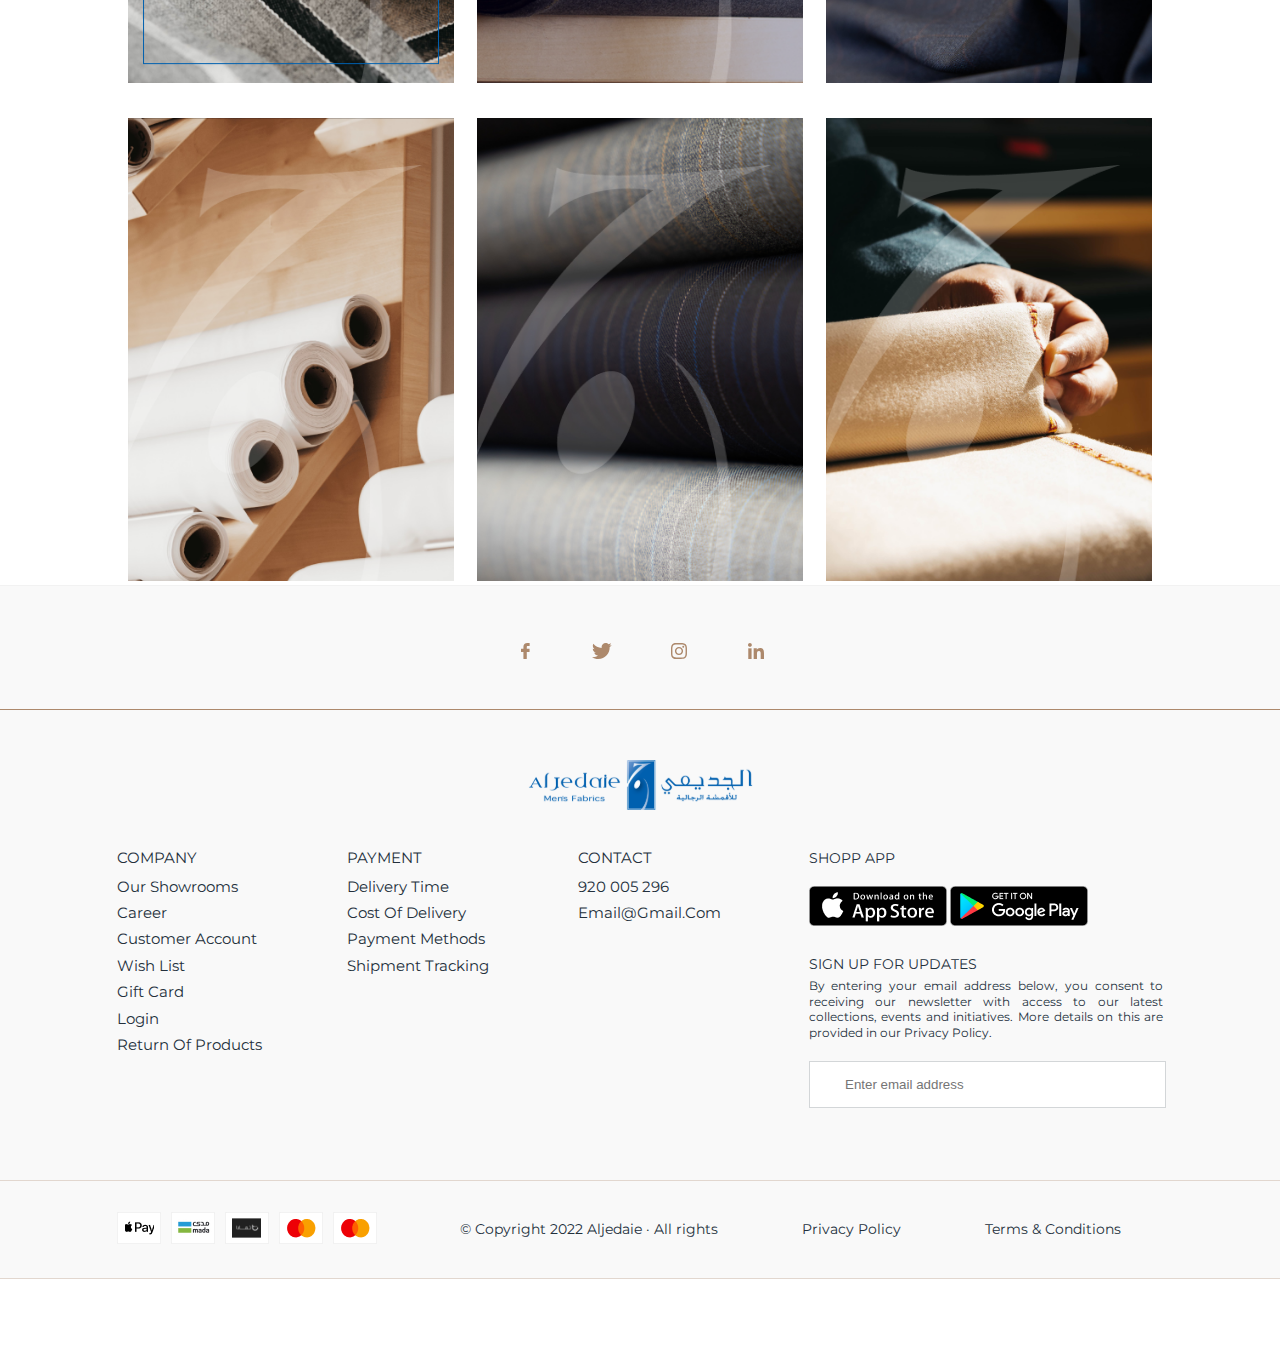
==== commit 075569a6: "dd" ====
--- a/index.html
+++ b/index.html
@@ -49,7 +49,7 @@
                     <div class="menu">
                         <ul class="menu-list">
                             <li class="menu-list__item">
-                                <a href="#" class="menu-list__link">
+                                <a href="#" class="menu-list__link" id="menu-seach">
                                     <svg class="icon" id="search">
                                         <use xlink:href="../asset/image/svg/icons.svg#search"></use>
                                     </svg>
@@ -111,6 +111,7 @@
 
                         <div class="banner-list__images owl-carousel">
                             <img class="banner-list__image" src="./asset/image/banner/bannerlist.png" alt="">
+                            <img class="banner-list__image" src="./asset/image/banner/bannerlist.png" alt="">
                         </div>
                     </div>
 
@@ -148,7 +149,7 @@
                    <div class="partner-main">
                        <div class="partner-main__list owl-carousel">
                             <div class="partner-list__main">
-                                <img src="./asset/image/partner/partner1.png" alt="">
+                                <img srcset="./asset/image/partner/partner1.png 1x" alt="">
                             </div>
                             <div class="partner-list__main">
                                 <img src="./asset/image/partner/partner2.png" alt="">
@@ -163,7 +164,7 @@
                                 <img src="./asset/image/partner/partner5.png" alt="">
                             </div>
                             <div class="partner-list__main">
-                                <img src="./asset/image/partner/partner6.png" alt="">
+                                <img srcset="./asset/image/partner/partner6.png 1x" alt="">
                             </div>
                             <div class="partner-list__main">
                                 <img src="./asset/image/partner/partner7.png" alt="">
@@ -445,7 +446,600 @@
                        </div>
                    </div>
                </section>
-
+<!-- tablet feature -->
+                <section class="featured">
+                    <div class="tablet-title">
+                        <h1>Featured Products</h1>
+                    </div>
+                    <div class="featured-main">
+                        <ul id="featured-nav" class="featured-nav">
+                            <li><a href="#featured-all" class="active">All</a></li>
+                            <li><a href="#featured-best">Best Seller</a></li>
+                            <li><a href="#featured-new">New</a></li>
+                            <li><a href="#featured-sale">Sale</a></li>
+                            <li><a href="#featured-top">Top Rate</a></li>
+                        </ul>
+
+                        <div class="featured-main__list" id="featured-all">
+                            <div class="tablet-product">
+                                <div class="tablet-product__hot"><p>HOT</p></div>
+                                <div class="tablet-product__images">
+                                    <img src="./asset/image/product/trending/Trending1.png" alt="">
+                                </div>
+     
+                                <div class="tablet-product__title">
+                                    <h3>Product title Sleeve Dress</h3>
+                                    <div class="tablet-product__content">
+                                        <span>SAR 100.00</span>
+                                        <p>SAR 100.00</p>
+                                    </div>
+                                </div>
+                            </div>
+     
+                            <div class="tablet-product">
+                                <div class="tablet-product__new"><p>New</p></div>
+                                <div class="tablet-product__images">
+                                    <img src="./asset/image/product/trending/Trending2.png" alt="">
+                                </div>
+        
+                                <div class="tablet-product__title">
+                                    <h3>Product title Sleeve Dress</h3>
+                                    <div class="tablet-product__content">
+                                        <p>SAR 100.00</p>
+                                    </div>
+                                </div>
+                            </div>
+     
+                            <div class="tablet-product">
+                                <div class="tablet-product__images">
+                                    <img src="./asset/image/product/trending/Trending3.png" alt="">
+                                </div>
+        
+                                <div class="tablet-product__title">
+                                    <h3>Product title Sleeve Dress</h3>
+                                    <div class="tablet-product__content">
+                                        <p>SAR 100.00</p>
+                                    </div>
+                                </div>
+                            </div>
+     
+                            <div class="tablet-product">
+                                <div class="tablet-product__images">
+                                    <img src="./asset/image/product/trending/Trending4.png" alt="">
+                                </div>
+        
+                                <div class="tablet-product__title">
+                                    <h3>Product title Sleeve Dress</h3>
+                                    <div class="tablet-product__content">
+                                        <p>SAR 100.00</p>
+                                    </div>
+                                </div>
+                            </div>
+
+                            <div class="tablet-product">
+                                <div class="tablet-product__hot"><p>HOT</p></div>
+                                <div class="tablet-product__images">
+                                    <img src="./asset/image/product/trending/Trending1.png" alt="">
+                                </div>
+    
+                                <div class="tablet-product__title">
+                                    <h3>Product title Sleeve Dress</h3>
+                                    <div class="tablet-product__content">
+                                        <span>SAR 100.00</span>
+                                        <p>SAR 100.00</p>
+                                    </div>
+                                </div>
+                            </div>
+ 
+                            <div class="tablet-product">
+                                <div class="tablet-product__new"><p>New</p></div>
+                                <div class="tablet-product__images">
+                                    <img src="./asset/image/product/trending/Trending2.png" alt="">
+                                </div>
+        
+                                <div class="tablet-product__title">
+                                    <h3>Product title Sleeve Dress</h3>
+                                    <div class="tablet-product__content">
+                                        <p>SAR 100.00</p>
+                                    </div>
+                                </div>
+                            </div>
+ 
+                            <div class="tablet-product">
+                                <div class="tablet-product__images">
+                                    <img src="./asset/image/product/trending/Trending3.png" alt="">
+                                </div>
+        
+                                <div class="tablet-product__title">
+                                    <h3>Product title Sleeve Dress</h3>
+                                    <div class="tablet-product__content">
+                                        <p>SAR 100.00</p>
+                                    </div>
+                                </div>
+                            </div>
+ 
+                            <div class="tablet-product">
+                                <div class="tablet-product__images">
+                                    <img src="./asset/image/product/trending/Trending4.png" alt="">
+                                </div>
+        
+                                <div class="tablet-product__title">
+                                    <h3>Product title Sleeve Dress</h3>
+                                    <div class="tablet-product__content">
+                                        <p>SAR 100.00</p>
+                                    </div>
+                                </div>
+                            </div>
+                        </div>
+
+                        <div class="featured-main__list" id="featured-best">
+                            <div class="tablet-product">
+                                <div class="tablet-product__hot"><p>HOT</p></div>
+                                <div class="tablet-product__images">
+                                    <img src="./asset/image/product/trending/Trending1.png" alt="">
+                                </div>
+     
+                                <div class="tablet-product__title">
+                                    <h3>Product title Sleeve Dress</h3>
+                                    <div class="tablet-product__content">
+                                        <span>SAR 100.00</span>
+                                        <p>SAR 100.00</p>
+                                    </div>
+                                </div>
+                            </div>
+     
+                            <div class="tablet-product">
+                                <div class="tablet-product__new"><p>New</p></div>
+                                <div class="tablet-product__images">
+                                    <img src="./asset/image/product/trending/Trending2.png" alt="">
+                                </div>
+        
+                                <div class="tablet-product__title">
+                                    <h3>Product title Sleeve Dress</h3>
+                                    <div class="tablet-product__content">
+                                        <p>SAR 100.00</p>
+                                    </div>
+                                </div>
+                            </div>
+     
+                            <div class="tablet-product">
+                                <div class="tablet-product__images">
+                                    <img src="./asset/image/product/trending/Trending3.png" alt="">
+                                </div>
+        
+                                <div class="tablet-product__title">
+                                    <h3>Product title Sleeve Dress</h3>
+                                    <div class="tablet-product__content">
+                                        <p>SAR 100.00</p>
+                                    </div>
+                                </div>
+                            </div>
+     
+                            <div class="tablet-product">
+                                <div class="tablet-product__images">
+                                    <img src="./asset/image/product/trending/Trending4.png" alt="">
+                                </div>
+        
+                                <div class="tablet-product__title">
+                                    <h3>Product title Sleeve Dress</h3>
+                                    <div class="tablet-product__content">
+                                        <p>SAR 100.00</p>
+                                    </div>
+                                </div>
+                            </div>
+
+                            <div class="tablet-product">
+                                <div class="tablet-product__hot"><p>HOT</p></div>
+                                <div class="tablet-product__images">
+                                    <img src="./asset/image/product/trending/Trending1.png" alt="">
+                                </div>
+    
+                                <div class="tablet-product__title">
+                                    <h3>Product title Sleeve Dress</h3>
+                                    <div class="tablet-product__content">
+                                        <span>SAR 100.00</span>
+                                        <p>SAR 100.00</p>
+                                    </div>
+                                </div>
+                            </div>
+ 
+                            <div class="tablet-product">
+                                <div class="tablet-product__new"><p>New</p></div>
+                                <div class="tablet-product__images">
+                                    <img src="./asset/image/product/trending/Trending2.png" alt="">
+                                </div>
+        
+                                <div class="tablet-product__title">
+                                    <h3>Product title Sleeve Dress</h3>
+                                    <div class="tablet-product__content">
+                                        <p>SAR 100.00</p>
+                                    </div>
+                                </div>
+                            </div>
+ 
+                            <div class="tablet-product">
+                                <div class="tablet-product__images">
+                                    <img src="./asset/image/product/trending/Trending3.png" alt="">
+                                </div>
+        
+                                <div class="tablet-product__title">
+                                    <h3>Product title Sleeve Dress</h3>
+                                    <div class="tablet-product__content">
+                                        <p>SAR 100.00</p>
+                                    </div>
+                                </div>
+                            </div>
+ 
+                            <div class="tablet-product">
+                                <div class="tablet-product__images">
+                                    <img src="./asset/image/product/trending/Trending4.png" alt="">
+                                </div>
+        
+                                <div class="tablet-product__title">
+                                    <h3>Product title Sleeve Dress</h3>
+                                    <div class="tablet-product__content">
+                                        <p>SAR 100.00</p>
+                                    </div>
+                                </div>
+                            </div>
+                        </div>
+
+                        <div class="featured-main__list" id="featured-new">
+                            <div class="tablet-product">
+                                <div class="tablet-product__hot"><p>HOT</p></div>
+                                <div class="tablet-product__images">
+                                    <img src="./asset/image/product/trending/Trending1.png" alt="">
+                                </div>
+     
+                                <div class="tablet-product__title">
+                                    <h3>Product title Sleeve Dress</h3>
+                                    <div class="tablet-product__content">
+                                        <span>SAR 100.00</span>
+                                        <p>SAR 100.00</p>
+                                    </div>
+                                </div>
+                            </div>
+     
+                            <div class="tablet-product">
+                                <div class="tablet-product__new"><p>New</p></div>
+                                <div class="tablet-product__images">
+                                    <img src="./asset/image/product/trending/Trending2.png" alt="">
+                                </div>
+        
+                                <div class="tablet-product__title">
+                                    <h3>Product title Sleeve Dress</h3>
+                                    <div class="tablet-product__content">
+                                        <p>SAR 100.00</p>
+                                    </div>
+                                </div>
+                            </div>
+     
+                            <div class="tablet-product">
+                                <div class="tablet-product__images">
+                                    <img src="./asset/image/product/trending/Trending3.png" alt="">
+                                </div>
+        
+                                <div class="tablet-product__title">
+                                    <h3>Product title Sleeve Dress</h3>
+                                    <div class="tablet-product__content">
+                                        <p>SAR 100.00</p>
+                                    </div>
+                                </div>
+                            </div>
+     
+                            <div class="tablet-product">
+                                <div class="tablet-product__images">
+                                    <img src="./asset/image/product/trending/Trending4.png" alt="">
+                                </div>
+        
+                                <div class="tablet-product__title">
+                                    <h3>Product title Sleeve Dress</h3>
+                                    <div class="tablet-product__content">
+                                        <p>SAR 100.00</p>
+                                    </div>
+                                </div>
+                            </div>
+
+                            <div class="tablet-product">
+                                <div class="tablet-product__hot"><p>HOT</p></div>
+                                <div class="tablet-product__images">
+                                    <img src="./asset/image/product/trending/Trending1.png" alt="">
+                                </div>
+    
+                                <div class="tablet-product__title">
+                                    <h3>Product title Sleeve Dress</h3>
+                                    <div class="tablet-product__content">
+                                        <span>SAR 100.00</span>
+                                        <p>SAR 100.00</p>
+                                    </div>
+                                </div>
+                            </div>
+ 
+                            <div class="tablet-product">
+                                <div class="tablet-product__new"><p>New</p></div>
+                                <div class="tablet-product__images">
+                                    <img src="./asset/image/product/trending/Trending2.png" alt="">
+                                </div>
+        
+                                <div class="tablet-product__title">
+                                    <h3>Product title Sleeve Dress</h3>
+                                    <div class="tablet-product__content">
+                                        <p>SAR 100.00</p>
+                                    </div>
+                                </div>
+                            </div>
+ 
+                            <div class="tablet-product">
+                                <div class="tablet-product__images">
+                                    <img src="./asset/image/product/trending/Trending3.png" alt="">
+                                </div>
+        
+                                <div class="tablet-product__title">
+                                    <h3>Product title Sleeve Dress</h3>
+                                    <div class="tablet-product__content">
+                                        <p>SAR 100.00</p>
+                                    </div>
+                                </div>
+                            </div>
+ 
+                            <div class="tablet-product">
+                                <div class="tablet-product__images">
+                                    <img src="./asset/image/product/trending/Trending4.png" alt="">
+                                </div>
+        
+                                <div class="tablet-product__title">
+                                    <h3>Product title Sleeve Dress</h3>
+                                    <div class="tablet-product__content">
+                                        <p>SAR 100.00</p>
+                                    </div>
+                                </div>
+                            </div>
+                        </div>
+
+                        <div class="featured-main__list" id="featured-sale">
+                            <div class="tablet-product">
+                                <div class="tablet-product__hot"><p>HOT</p></div>
+                                <div class="tablet-product__images">
+                                    <img src="./asset/image/product/trending/Trending1.png" alt="">
+                                </div>
+     
+                                <div class="tablet-product__title">
+                                    <h3>Product title Sleeve Dress</h3>
+                                    <div class="tablet-product__content">
+                                        <span>SAR 100.00</span>
+                                        <p>SAR 100.00</p>
+                                    </div>
+                                </div>
+                            </div>
+     
+                            <div class="tablet-product">
+                                <div class="tablet-product__new"><p>New</p></div>
+                                <div class="tablet-product__images">
+                                    <img src="./asset/image/product/trending/Trending2.png" alt="">
+                                </div>
+        
+                                <div class="tablet-product__title">
+                                    <h3>Product title Sleeve Dress</h3>
+                                    <div class="tablet-product__content">
+                                        <p>SAR 100.00</p>
+                                    </div>
+                                </div>
+                            </div>
+     
+                            <div class="tablet-product">
+                                <div class="tablet-product__images">
+                                    <img src="./asset/image/product/trending/Trending3.png" alt="">
+                                </div>
+        
+                                <div class="tablet-product__title">
+                                    <h3>Product title Sleeve Dress</h3>
+                                    <div class="tablet-product__content">
+                                        <p>SAR 100.00</p>
+                                    </div>
+                                </div>
+                            </div>
+     
+                            <div class="tablet-product">
+                                <div class="tablet-product__images">
+                                    <img src="./asset/image/product/trending/Trending4.png" alt="">
+                                </div>
+        
+                                <div class="tablet-product__title">
+                                    <h3>Product title Sleeve Dress</h3>
+                                    <div class="tablet-product__content">
+                                        <p>SAR 100.00</p>
+                                    </div>
+                                </div>
+                            </div>
+
+                            <div class="tablet-product">
+                                <div class="tablet-product__hot"><p>HOT</p></div>
+                                <div class="tablet-product__images">
+                                    <img src="./asset/image/product/trending/Trending1.png" alt="">
+                                </div>
+    
+                                <div class="tablet-product__title">
+                                    <h3>Product title Sleeve Dress</h3>
+                                    <div class="tablet-product__content">
+                                        <span>SAR 100.00</span>
+                                        <p>SAR 100.00</p>
+                                    </div>
+                                </div>
+                            </div>
+ 
+                            <div class="tablet-product">
+                                <div class="tablet-product__new"><p>New</p></div>
+                                <div class="tablet-product__images">
+                                    <img src="./asset/image/product/trending/Trending2.png" alt="">
+                                </div>
+        
+                                <div class="tablet-product__title">
+                                    <h3>Product title Sleeve Dress</h3>
+                                    <div class="tablet-product__content">
+                                        <p>SAR 100.00</p>
+                                    </div>
+                                </div>
+                            </div>
+ 
+                            <div class="tablet-product">
+                                <div class="tablet-product__images">
+                                    <img src="./asset/image/product/trending/Trending3.png" alt="">
+                                </div>
+        
+                                <div class="tablet-product__title">
+                                    <h3>Product title Sleeve Dress</h3>
+                                    <div class="tablet-product__content">
+                                        <p>SAR 100.00</p>
+                                    </div>
+                                </div>
+                            </div>
+ 
+                            <div class="tablet-product">
+                                <div class="tablet-product__images">
+                                    <img src="./asset/image/product/trending/Trending4.png" alt="">
+                                </div>
+        
+                                <div class="tablet-product__title">
+                                    <h3>Product title Sleeve Dress</h3>
+                                    <div class="tablet-product__content">
+                                        <p>SAR 100.00</p>
+                                    </div>
+                                </div>
+                            </div>
+                        </div>
+
+                        <div class="featured-main__list" id="featured-top">
+                            <div class="tablet-product">
+                                <div class="tablet-product__hot"><p>HOT</p></div>
+                                <div class="tablet-product__images">
+                                    <img src="./asset/image/product/trending/Trending1.png" alt="">
+                                </div>
+     
+                                <div class="tablet-product__title">
+                                    <h3>Product title Sleeve Dress</h3>
+                                    <div class="tablet-product__content">
+                                        <span>SAR 100.00</span>
+                                        <p>SAR 100.00</p>
+                                    </div>
+                                </div>
+                            </div>
+     
+                            <div class="tablet-product">
+                                <div class="tablet-product__new"><p>New</p></div>
+                                <div class="tablet-product__images">
+                                    <img src="./asset/image/product/trending/Trending2.png" alt="">
+                                </div>
+        
+                                <div class="tablet-product__title">
+                                    <h3>Product title Sleeve Dress</h3>
+                                    <div class="tablet-product__content">
+                                        <p>SAR 100.00</p>
+                                    </div>
+                                </div>
+                            </div>
+     
+                            <div class="tablet-product">
+                                <div class="tablet-product__images">
+                                    <img src="./asset/image/product/trending/Trending3.png" alt="">
+                                </div>
+        
+                                <div class="tablet-product__title">
+                                    <h3>Product title Sleeve Dress</h3>
+                                    <div class="tablet-product__content">
+                                        <p>SAR 100.00</p>
+                                    </div>
+                                </div>
+                            </div>
+     
+                            <div class="tablet-product">
+                                <div class="tablet-product__images">
+                                    <img src="./asset/image/product/trending/Trending4.png" alt="">
+                                </div>
+        
+                                <div class="tablet-product__title">
+                                    <h3>Product title Sleeve Dress</h3>
+                                    <div class="tablet-product__content">
+                                        <p>SAR 100.00</p>
+                                    </div>
+                                </div>
+                            </div>
+
+                            <div class="tablet-product">
+                                <div class="tablet-product__hot"><p>HOT</p></div>
+                                <div class="tablet-product__images">
+                                    <img src="./asset/image/product/trending/Trending1.png" alt="">
+                                </div>
+    
+                                <div class="tablet-product__title">
+                                    <h3>Product title Sleeve Dress</h3>
+                                    <div class="tablet-product__content">
+                                        <span>SAR 100.00</span>
+                                        <p>SAR 100.00</p>
+                                    </div>
+                                </div>
+                            </div>
+ 
+                            <div class="tablet-product">
+                                <div class="tablet-product__new"><p>New</p></div>
+                                <div class="tablet-product__images">
+                                    <img src="./asset/image/product/trending/Trending2.png" alt="">
+                                </div>
+        
+                                <div class="tablet-product__title">
+                                    <h3>Product title Sleeve Dress</h3>
+                                    <div class="tablet-product__content">
+                                        <p>SAR 100.00</p>
+                                    </div>
+                                </div>
+                            </div>
+ 
+                            <div class="tablet-product">
+                                <div class="tablet-product__images">
+                                    <img src="./asset/image/product/trending/Trending3.png" alt="">
+                                </div>
+        
+                                <div class="tablet-product__title">
+                                    <h3>Product title Sleeve Dress</h3>
+                                    <div class="tablet-product__content">
+                                        <p>SAR 100.00</p>
+                                    </div>
+                                </div>
+                            </div>
+ 
+                            <div class="tablet-product">
+                                <div class="tablet-product__images">
+                                    <img src="./asset/image/product/trending/Trending4.png" alt="">
+                                </div>
+        
+                                <div class="tablet-product__title">
+                                    <h3>Product title Sleeve Dress</h3>
+                                    <div class="tablet-product__content">
+                                        <p>SAR 100.00</p>
+                                    </div>
+                                </div>
+                            </div>
+                        </div>
+                    </div>
+
+                    <div class="featured-banner">
+                        <div class="featured-banner__item active">
+                            <img src="./asset/image/featured/featured.png" alt="">
+                            <div class="featured-banner__infor">
+                                <p>Make love this look</p>
+                                <h2>LOOK BOOK 2022</h2>
+                            </div>
+                        </div>
+
+                        <div class="featured-banner__item">
+                            <img src="./asset/image/featured/featured1.png" alt="">
+                            <div class="featured-banner__infor">
+                                <p>SUMMER SALE</p>
+                                <h2>UP TO 20%</h2>
+                            </div>
+                        </div>
+                    </div>
+                </section>
+<!-- /tablet -->
                <section class="feature">
                     <div class="block">
                         <div class="title">
@@ -675,6 +1269,7 @@
                                 <div class="about-image__2"></div>
                                 <div class="about-image__3"></div>
                             </div>
+
                         </div>
                     </div>
                </section>
--- a/asset/css/style.css
+++ b/asset/css/style.css
@@ -6,7 +6,7 @@
 html {
   margin: 0;
   padding: 0;
-  font-size: 62.5%;
+  font-size: calc(0.1em + 1vmin);
   line-height: 120%;
   font-family: 'Montserrat', sans-serif;
   color: #23303C;
@@ -17,7 +17,6 @@
   padding: 0;
 }
 .wrapper {
-  max-width: 192rem;
   margin: 0 auto;
 }
 .container {
@@ -47,6 +46,17 @@
     max-width: 166rem;
     padding: 0 11rem;
   }
+}
+@media only screen and (max-width: 768px) {
+  .wrapper {
+    max-width: 768px;
+  }
+  .container {
+    padding: 0 1.6rem;
+  }
+}
+.owl-stage {
+  display: flex;
 }
 .title {
   text-align: center;
@@ -71,10 +81,10 @@
   font-weight: 400;
   font-size: 1.6rem;
   color: #23303C;
+  line-height: 160%;
   letter-spacing: 1px;
   padding: 0;
   text-transform: uppercase;
-  white-space: nowrap;
 }
 .content p {
   font-family: 'Montserrat', sans-serif;
@@ -210,6 +220,20 @@
   }
   .header-main__auth {
     display: none;
+  }
+}
+@media only screen and (max-width: 768px) {
+  .header {
+    border: none;
+  }
+  .header-main {
+    justify-content: center;
+  }
+  .header-main__menu {
+    display: none;
+  }
+  .header-main__auth {
+    display: block;
   }
 }
 .menu {
@@ -375,6 +399,30 @@
   margin-left: 8%;
   padding: 4rem 0;
 }
+@media only screen and (max-width: 768px) {
+  .footer-main__infor .footer-infor {
+    flex-wrap: wrap;
+  }
+  .footer-main__infor .footer-infor__01 {
+    width: 100%;
+  }
+  .footer-main__infor .footer-infor__01 .infor-01__title h2 {
+    font-weight: 500;
+    font-size: 1.4rem;
+  }
+  .footer-main__comment .main-comment {
+    flex-wrap: wrap;
+  }
+  .footer-main__comment .main-comment .main-comment__imgae {
+    width: 100%;
+  }
+  .footer-main__comment .main-comment .main-comment__imgae ul {
+    justify-content: center;
+  }
+  .footer-main__comment .main-comment p {
+    margin: 0 auto;
+  }
+}
 .guide .guide-main {
   display: flex;
 }
@@ -447,6 +495,31 @@
     display: none;
   }
 }
+@media only screen and (max-width: 768px) {
+  .guide {
+    display: block;
+  }
+  .guide .guide-main {
+    flex-wrap: wrap;
+  }
+  .guide .guide-main__right {
+    width: 100%;
+    text-align: center;
+  }
+  .guide .guide-main__right .title {
+    text-align: center;
+  }
+  .guide .guide-main__right .title h1 {
+    padding: 0;
+  }
+  .guide .guide-main__right .content p {
+    padding: 0;
+    width: 100%;
+  }
+  .guide .guide-main__right .link {
+    display: none;
+  }
+}
 .about-main {
   display: flex;
   justify-items: center;
@@ -508,6 +581,31 @@
 @media only screen and (max-width: 1441px) {
   .about {
     display: none;
+  }
+}
+@media only screen and (max-width: 768px) {
+  .about {
+    display: block;
+  }
+  .about .about-main {
+    flex-wrap: wrap;
+  }
+  .about .about-main__right {
+    order: -2;
+  }
+  .about .about-main__left {
+    width: 100%;
+    text-align: center;
+  }
+  .about .about-main__left .title {
+    text-align: center;
+  }
+  .about .about-main__left .title h1 {
+    padding: 0;
+  }
+  .about .about-main__left .content p {
+    padding: 0;
+    width: 100%;
   }
 }
 .benefits-main {
@@ -651,6 +749,39 @@
     display: none;
   }
 }
+@media only screen and (max-width: 786px) {
+  .collect {
+    display: none;
+  }
+  .benefits {
+    display: block;
+  }
+  .benefits-main {
+    flex-wrap: wrap;
+  }
+  .benefits-main__block .title .title-second p {
+    white-space: pre-wrap;
+  }
+  .benefits-main__block {
+    width: 100%;
+    text-align: center;
+    margin-bottom: 3rem;
+  }
+  .benefits-main__block .benefits-main__item {
+    display: none;
+  }
+  .benefits-main__block .benefits-main__infor {
+    width: 100%;
+    margin: 0 auto;
+  }
+  .benefits-main__block .benefits-main__infor .benefits-infor__content {
+    text-align: center;
+  }
+  .benefits-main__block .benefits-main__infor .benefits-infor__content p {
+    width: 100%;
+    margin: 0 auto;
+  }
+}
 .banner-main {
   position: relative;
   background-image: url(../image/banner/banner.png);
@@ -816,7 +947,7 @@
   transform: translate(-50%, 0);
 }
 .banner .exclusive-extra {
-  width: 48%;
+  width: 49%;
   height: 54rem;
 }
 .banner .exclusive-extra__item {
@@ -839,6 +970,19 @@
     display: none;
   }
 }
+@media only screen and (max-width: 768px) {
+  .banner .exclusive {
+    display: none;
+  }
+  .banner .banner-list {
+    display: none;
+  }
+  .banner-main {
+    display: block;
+    background-image: url(../image/banner/mobibanner.png);
+    min-height: 600px;
+  }
+}
 .partner-main__list {
   margin: 7rem 0;
 }
@@ -850,6 +994,11 @@
 @media only screen and (max-width: 1441px) {
   .partner {
     display: none;
+  }
+}
+@media only screen and (max-width: 786px) {
+  .partner {
+    display: block;
   }
 }
 .product {
@@ -956,16 +1105,16 @@
   height: 6%;
   top: 3%;
   left: 0;
+}
+.tablet-product__hot p,
+.tablet-product__new p {
+  margin: 0 auto;
+  text-transform: uppercase;
   font-family: 'Open Sans', sans-serif;
   font-weight: 400;
   font-size: 1.5rem;
   color: white;
 }
-.tablet-product__hot P,
-.tablet-product__new P {
-  margin: 0 auto;
-  text-transform: uppercase;
-}
 .tablet-product__hot {
   background-color: #B32254;
 }
@@ -978,11 +1127,112 @@
 }
 .feature-main .list-product .product,
 .new-main .list-product .product {
-  padding: 1rem 1rem 0 1rem;
   max-width: 29.5rem;
 }
-@media only screen and (max-width: 1441px) {
-  .new {
+.featured .tablet-title {
+  margin-bottom: 0;
+}
+.featured-main {
+  margin-bottom: 3.3rem;
+}
+.featured-main .featured-nav {
+  display: flex;
+  justify-content: center;
+  padding: 0;
+  gap: 0 2.7rem;
+  margin-bottom: 4rem;
+}
+.featured-main .featured-nav li a {
+  font-family: 'Open Sans', sans-serif;
+  font-weight: 400;
+  font-size: 1.4rem;
+  color: #4F4F4F;
+  padding: 1rem 2rem;
+}
+.featured-main .featured-nav li a.active {
+  border: 1px solid #E0E0E0;
+  border-radius: 100rem;
+}
+.featured-main__list {
+  display: flex;
+  flex-wrap: wrap;
+  justify-content: space-between;
+  gap: 3.2rem 0;
+}
+.featured-banner {
+  display: flex;
+  justify-content: space-between;
+}
+.featured-banner__item {
+  position: relative;
+  width: 49%;
+}
+.featured-banner__item::before {
+  content: "";
+  position: absolute;
+  top: 0;
+  left: 0;
+  width: 100%;
+  height: 100%;
+  background-color: rgba(0, 0, 42, 0.3);
+}
+.featured-banner__item.active::after {
+  position: absolute;
+  content: "";
+  width: 96%;
+  height: 94%;
+  border: 1px solid white;
+  z-index: 99;
+  left: 50%;
+  top: 50%;
+  transform: translate(-50%, -50%);
+}
+.featured-banner__item img {
+  width: 100%;
+  height: 100%;
+  object-fit: cover;
+}
+.featured-banner__item .featured-banner__infor {
+  position: absolute;
+  left: 50%;
+  top: 50%;
+  transform: translate(-50%, -50%);
+  text-align: center;
+}
+.featured-banner__item .featured-banner__infor p {
+  font-family: 'Open Sans', sans-serif;
+  font-weight: 400;
+  font-size: 1.4rem;
+  color: white;
+}
+.featured-banner__item .featured-banner__infor h2 {
+  font-family: 'Open Sans', sans-serif;
+  font-weight: 400;
+  font-size: 3.2rem;
+  color: white;
+}
+@media only screen and (max-width: 1440px) {
+  .new,
+  .feature {
+    display: none;
+  }
+}
+@media only screen and (min-width: 1441px) {
+  .featured {
+    display: none;
+  }
+}
+@media only screen and (max-width: 768px) {
+  .new,
+  .feature {
+    display: block;
+  }
+  .new-main .list-product,
+  .feature-main .list-product {
+    width: 81%;
+    margin: 0 auto;
+  }
+  .featured {
     display: none;
   }
 }
@@ -1023,9 +1273,24 @@
     display: none;
   }
 }
+@media only screen and (max-width: 768px) {
+  .best {
+    display: block;
+  }
+  .best-main__list {
+    width: 79%;
+    margin: 0 auto;
+  }
+  .trending {
+    display: none;
+  }
+}
 .our-main {
   margin-bottom: 5rem;
 }
+.our-main .our-list {
+  display: flex;
+}
 .our-main .our-list__item {
   position: relative;
 }
@@ -1034,7 +1299,6 @@
 }
 .our-main .our-list__item .our-item__infor {
   position: absolute;
-  width: 100%;
   bottom: 0;
   left: 0;
   padding: 4rem;
@@ -1061,6 +1325,11 @@
     display: none;
   }
 }
+@media only screen and (max-width: 768px) {
+  .our {
+    display: block;
+  }
+}
 .share .block {
   margin-bottom: 0;
 }
@@ -1069,8 +1338,8 @@
 }
 .share-list__item .share-item__image {
   position: relative;
-  height: 40rem;
-  width: 40rem;
+  height: 33rem;
+  object-fit: cover;
 }
 .share-list__item .share-item__image img {
   width: 100%;
